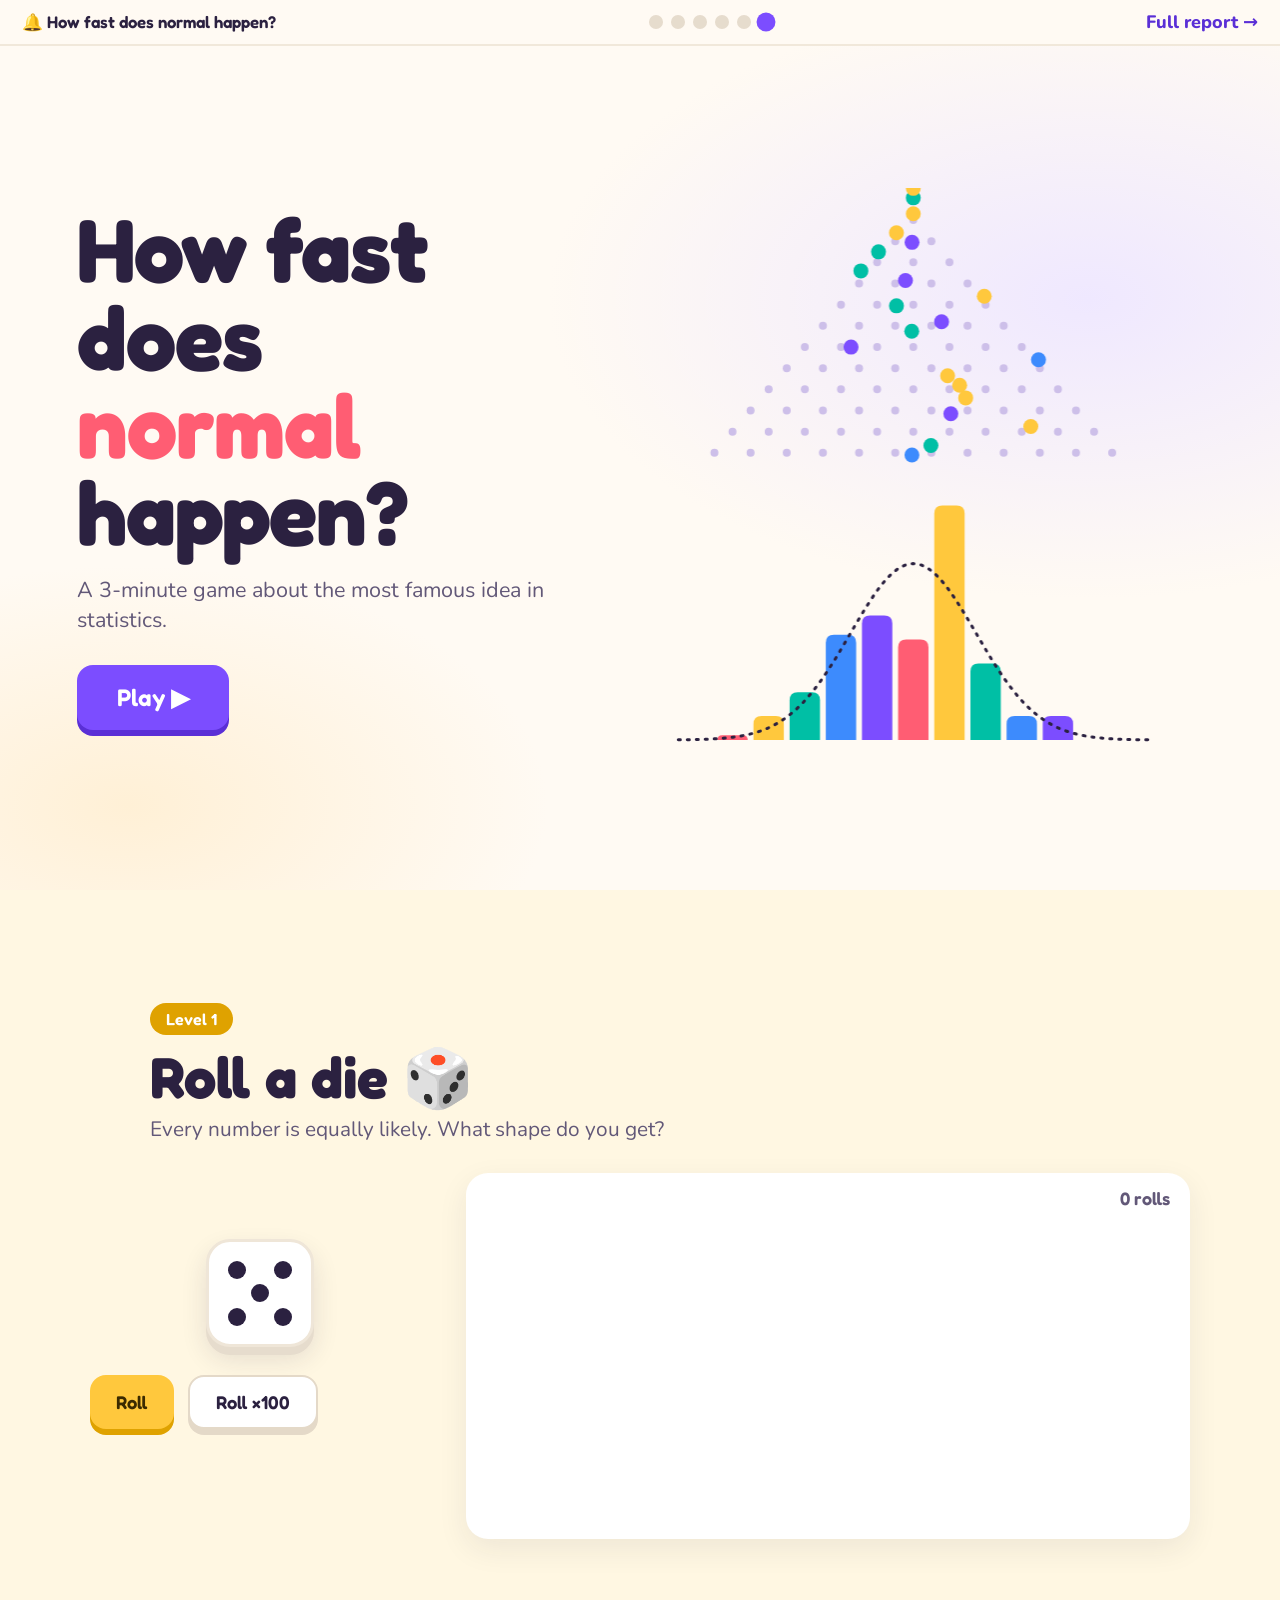
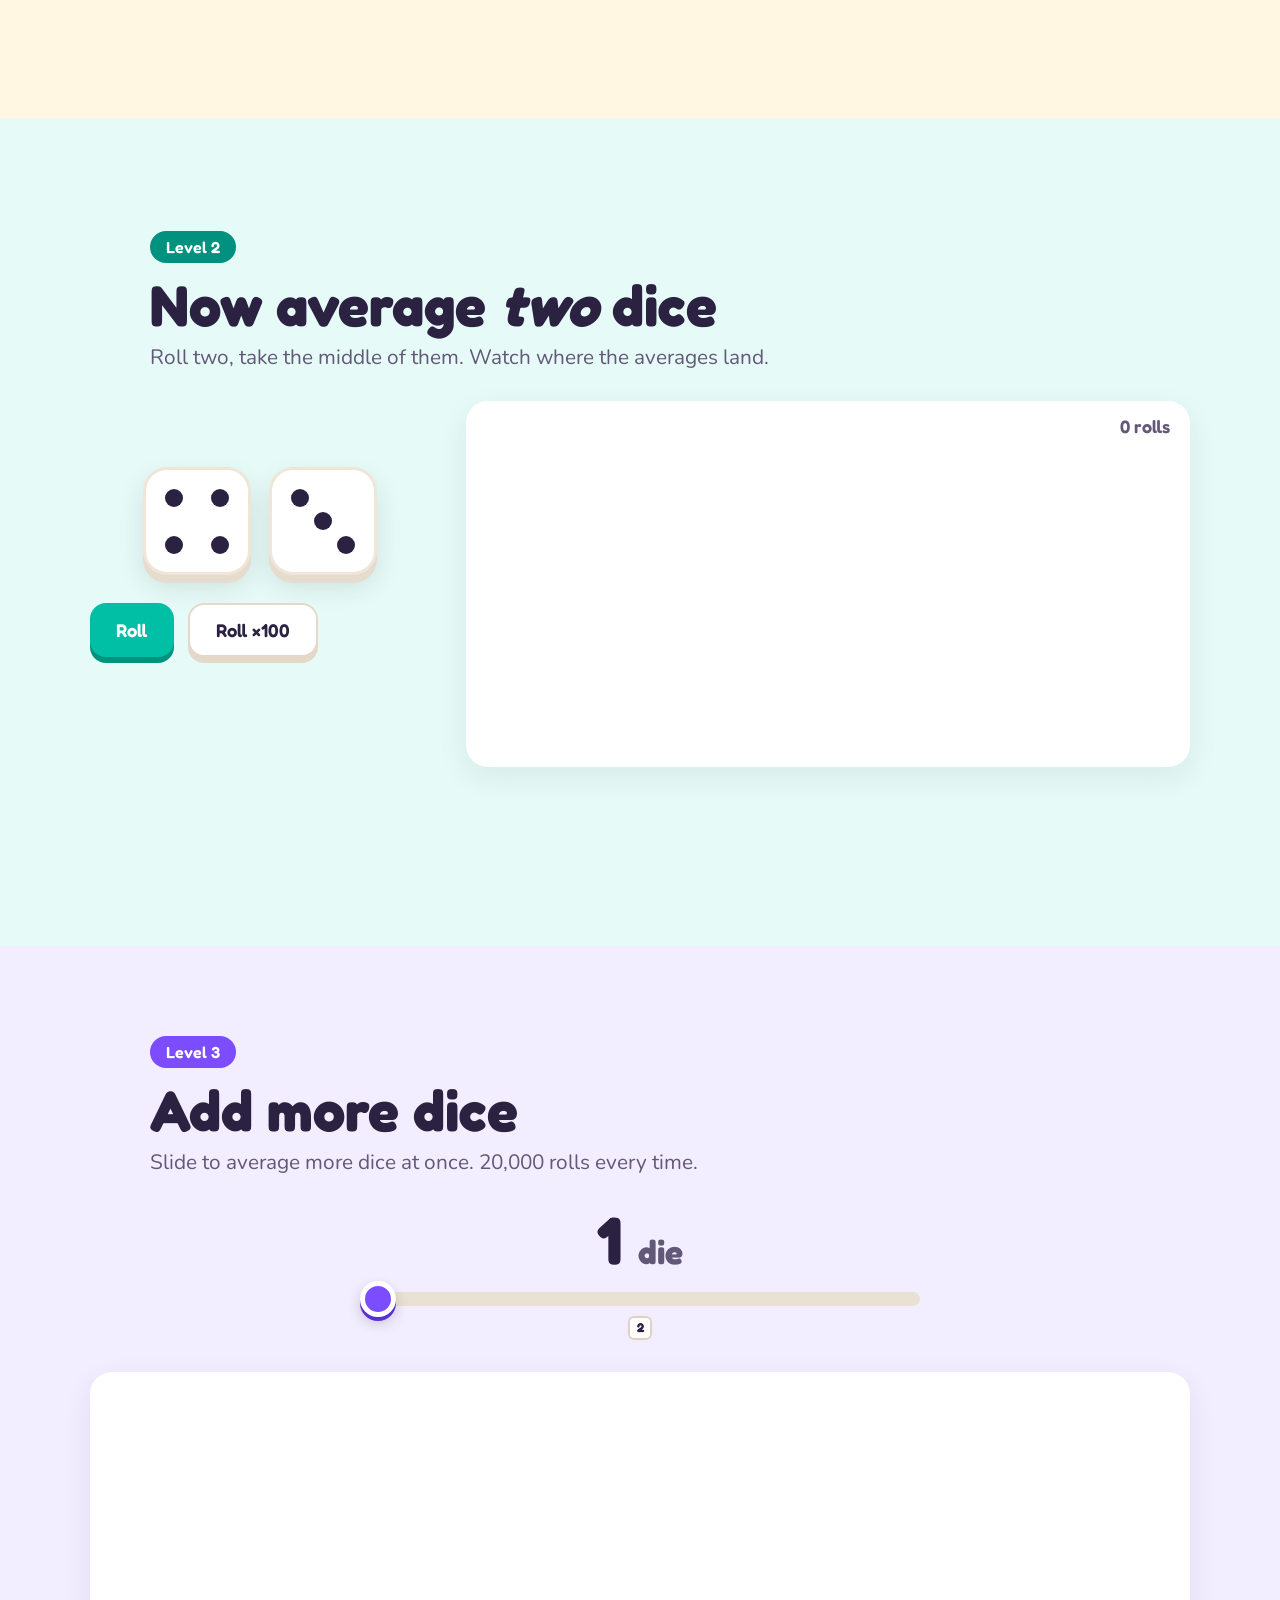
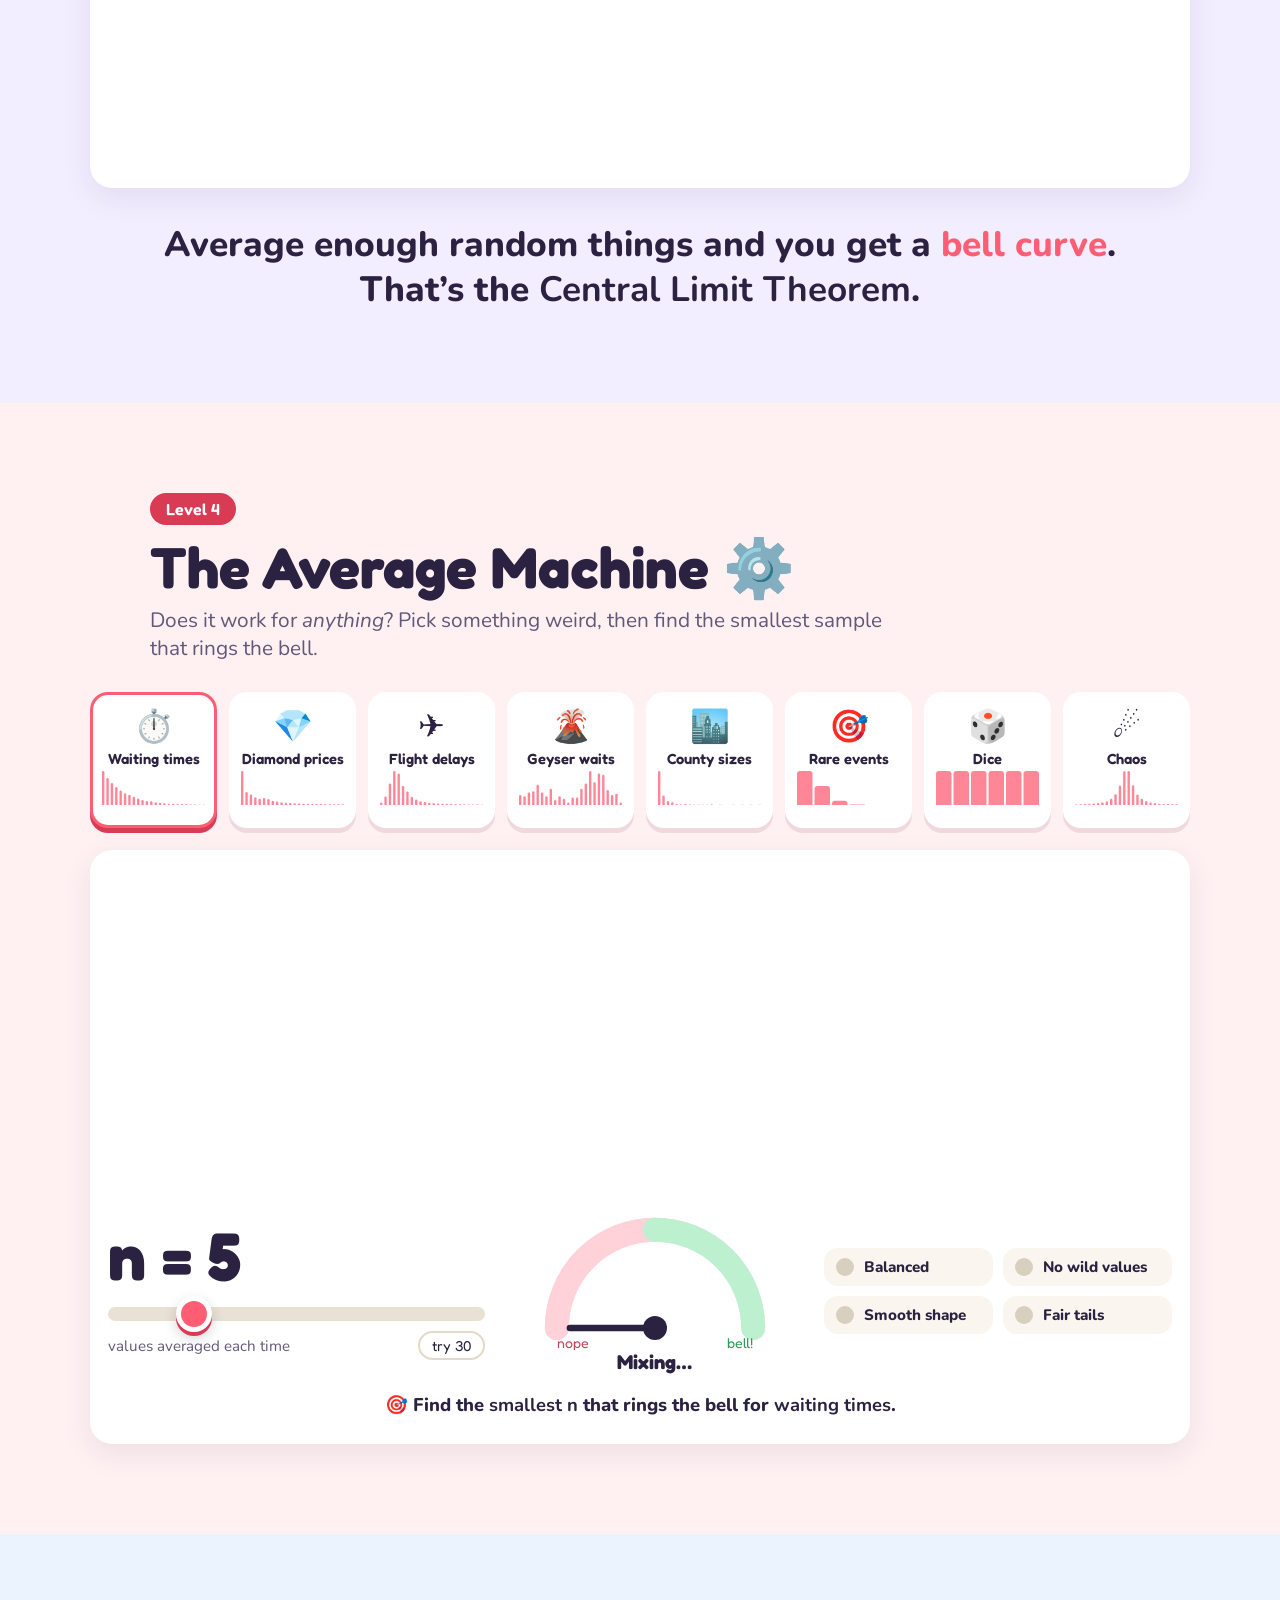
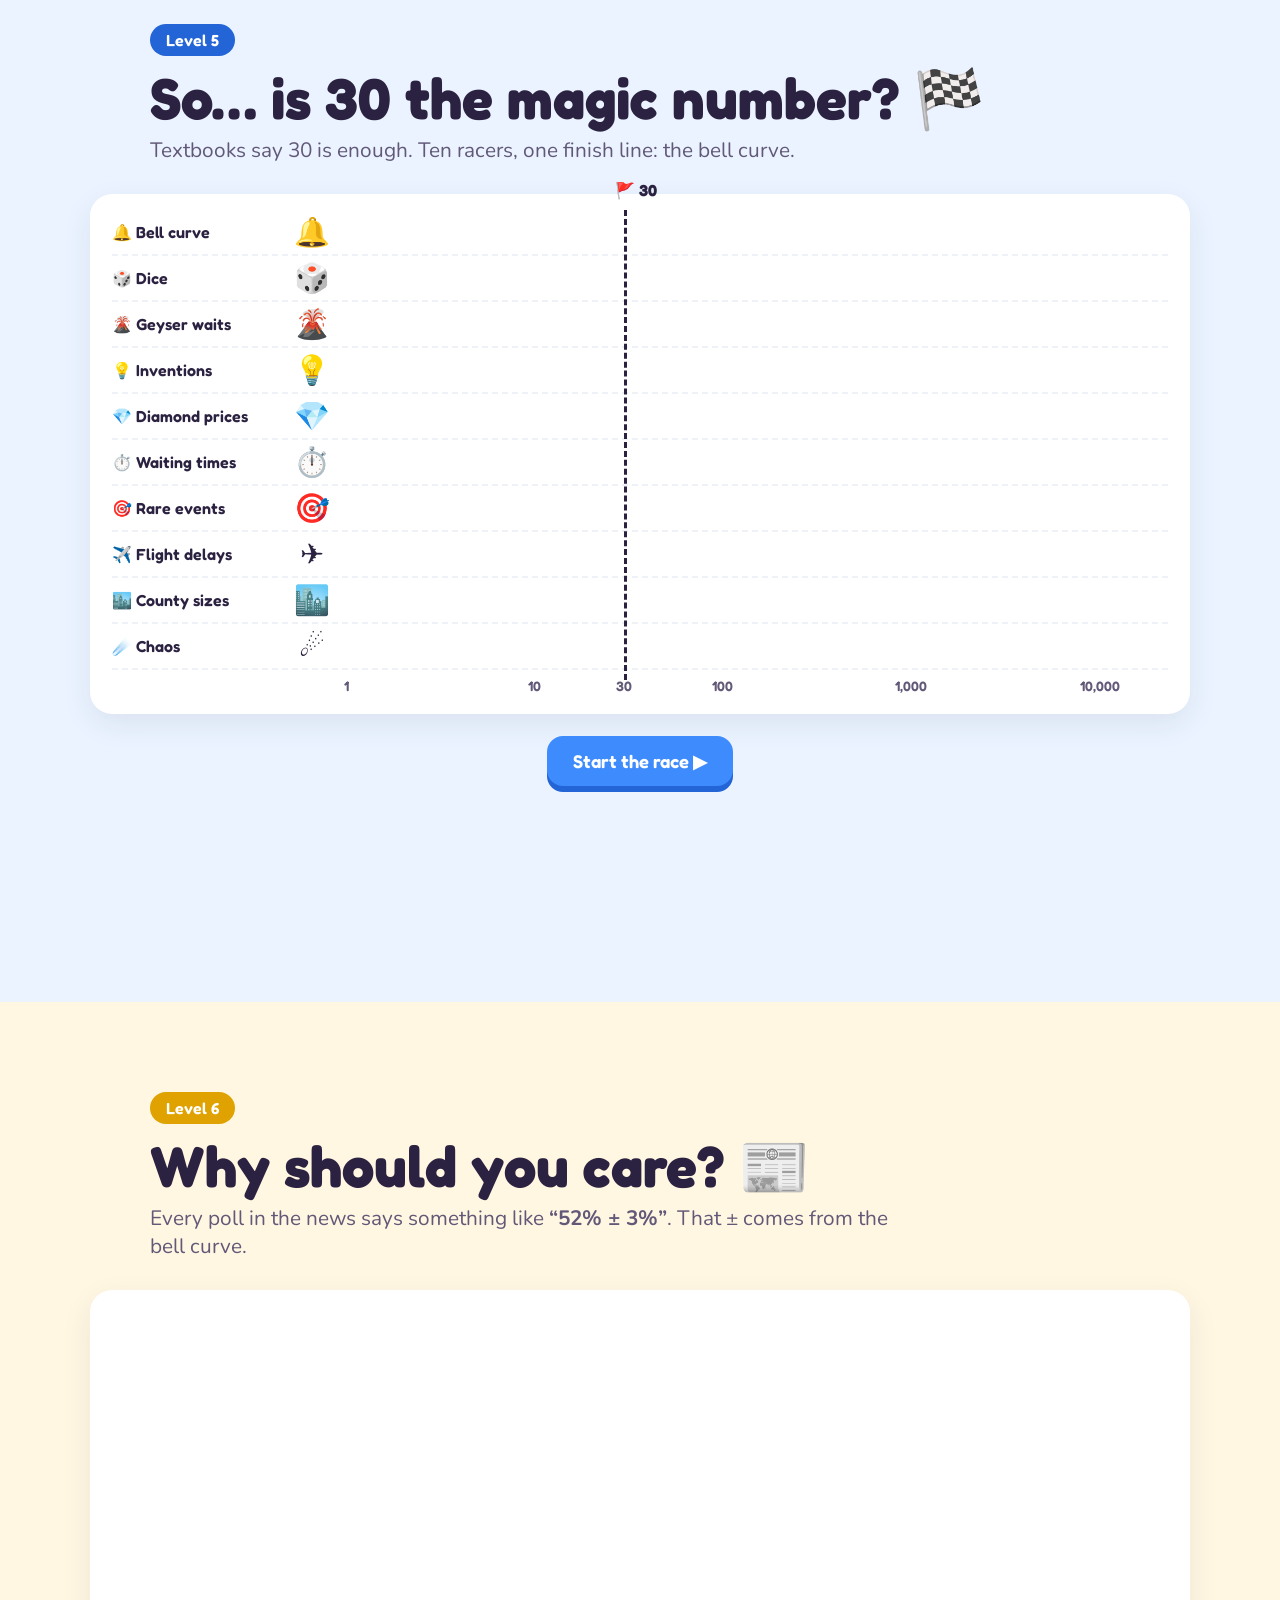
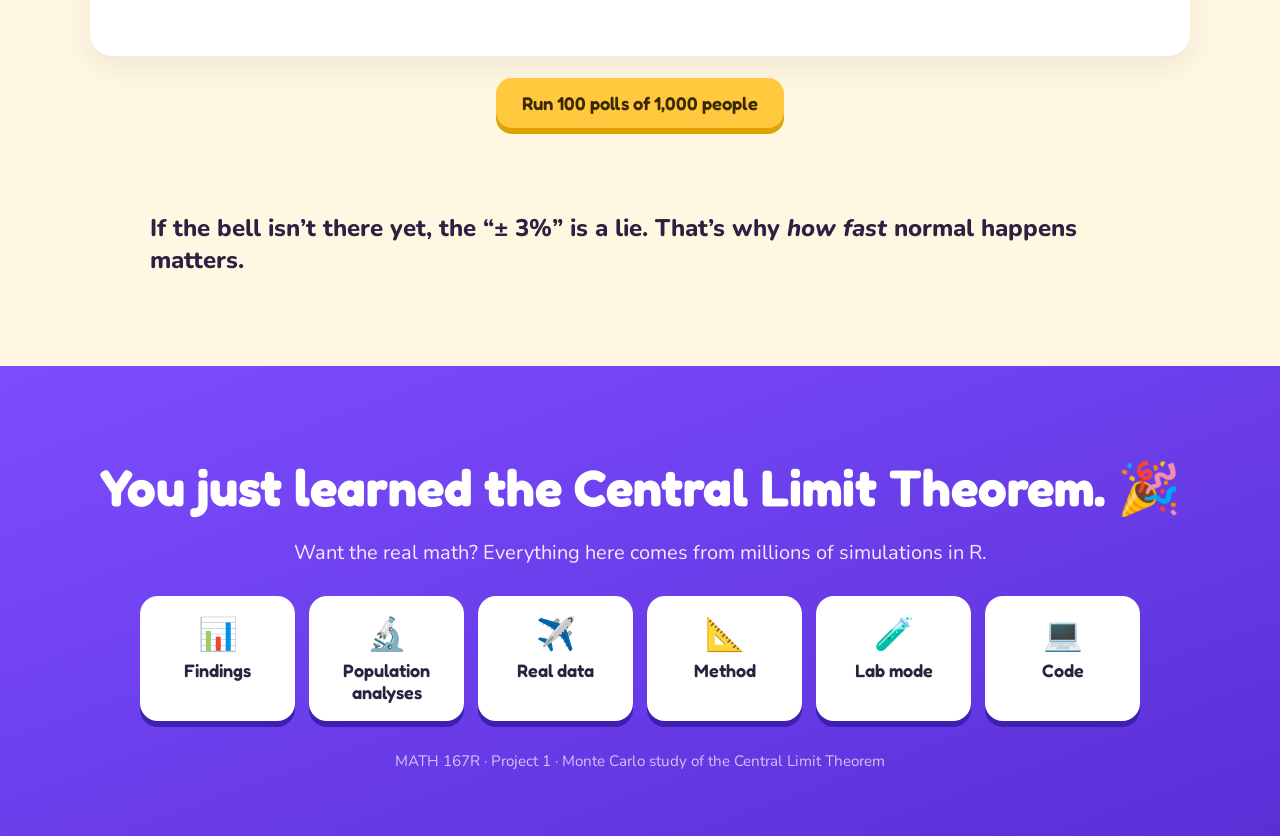
==== index.html @ d4db9a20 "Rebuild the home page as an interactive, game-like tour of the CLT Six playable levels with minimal " ====
<!doctype html>
<html lang="en">
<head>
<meta charset="utf-8">
<meta name="viewport" content="width=device-width, initial-scale=1">
<title>How Fast Does Normal Happen?</title>
<meta name="description" content="A playful, interactive tour of the Central Limit Theorem: roll dice, feed the Average Machine, and race ten populations to the bell curve.">
<link rel="preconnect" href="https://fonts.googleapis.com">
<link rel="preconnect" href="https://fonts.gstatic.com" crossorigin>
<link href="https://fonts.googleapis.com/css2?family=Fredoka:wght@500;600;700&family=Nunito:wght@500;700;800&display=swap" rel="stylesheet">
<link rel="stylesheet" href="assets/play.css">
</head>
<body>

<header class="topbar">
  <a class="brand" href="#top">🔔 How fast does normal happen?</a>
  <nav class="dots" id="dots" aria-label="Levels"></nav>
  <a class="toplink" href="report.html">Full report →</a>
</header>

<!-- ============ HERO ============ -->
<section class="hero" id="top">
  <div class="hero-text">
    <h1>How fast does<br><span class="wiggle">normal</span> happen?</h1>
    <p class="tag">A 3-minute game about the most famous idea in statistics.</p>
    <a class="btn purple big" href="#level1">Play ▶</a>
  </div>
  <canvas id="galton" class="galton" aria-label="Animated Galton board: balls bounce off pegs and pile up into a bell curve"></canvas>
</section>

<!-- ============ LEVEL 1 ============ -->
<section class="level tint-yellow" id="level1" data-level="1">
  <div class="level-head">
    <span class="pill yellow">Level 1</span>
    <h2>Roll a die 🎲</h2>
    <p>Every number is equally likely. What shape do you get?</p>
  </div>
  <div class="game two-col">
    <div class="toy">
      <div class="dice-row" id="l1-dice"></div>
      <div class="btn-row">
        <button class="btn yellow" id="l1-roll">Roll</button>
        <button class="btn ghost" id="l1-roll100">Roll ×100</button>
      </div>
      <div class="readout" id="l1-readout">&nbsp;</div>
    </div>
    <div class="chart-wrap"><canvas id="l1-hist" class="hist"></canvas><div class="count" id="l1-count">0 rolls</div></div>
  </div>
  <p class="aha" id="l1-aha">Flat. No bell here. 🤷</p>
</section>

<!-- ============ LEVEL 2 ============ -->
<section class="level tint-teal" id="level2" data-level="2">
  <div class="level-head">
    <span class="pill teal">Level 2</span>
    <h2>Now average <em>two</em> dice</h2>
    <p>Roll two, take the middle of them. Watch where the averages land.</p>
  </div>
  <div class="game two-col">
    <div class="toy">
      <div class="dice-row" id="l2-dice"></div>
      <div class="btn-row">
        <button class="btn teal" id="l2-roll">Roll</button>
        <button class="btn ghost" id="l2-roll100">Roll ×100</button>
      </div>
      <div class="readout" id="l2-readout">&nbsp;</div>
    </div>
    <div class="chart-wrap"><canvas id="l2-hist" class="hist"></canvas><div class="count" id="l2-count">0 rolls</div></div>
  </div>
  <p class="aha" id="l2-aha">The middle gets crowded. ⛰️ Extremes need <em>both</em> dice to agree.</p>
</section>

<!-- ============ LEVEL 3 ============ -->
<section class="level tint-purple" id="level3" data-level="3">
  <div class="level-head">
    <span class="pill purple">Level 3</span>
    <h2>Add more dice</h2>
    <p>Slide to average more dice at once. 20,000 rolls every time.</p>
  </div>
  <div class="game">
    <div class="slider-box">
      <div class="big-n"><span id="l3-k">1</span> <span class="unit" id="l3-unit">die</span></div>
      <input type="range" id="l3-slider" min="1" max="30" value="1" aria-label="Number of dice to average">
      <div class="mini-dice" id="l3-mini"></div>
    </div>
    <div class="chart-wrap wide"><canvas id="l3-hist" class="hist tall"></canvas>
      <div class="badge-pop" id="l3-badge">🔔 Bell unlocked!</div>
    </div>
  </div>
  <p class="aha big">Average enough random things and you get a <span class="bellword">bell curve</span>.<br>That’s the <b>Central Limit Theorem</b>.</p>
</section>

<!-- ============ LEVEL 4 ============ -->
<section class="level tint-coral" id="level4" data-level="4">
  <div class="level-head">
    <span class="pill coral">Level 4</span>
    <h2>The Average Machine ⚙️</h2>
    <p>Does it work for <em>anything</em>? Pick something weird, then find the smallest sample that rings the bell.</p>
  </div>
  <div class="cards" id="l4-cards"></div>
  <div class="machine">
    <canvas id="l4-canvas" class="machine-canvas"></canvas>
    <div class="machine-ui">
      <div class="slider-box compact">
        <div class="big-n">n = <span id="l4-n">5</span></div>
        <input type="range" id="l4-slider" min="0" max="1000" value="200" aria-label="Sample size">
        <div class="hint-row"><span>values averaged each time</span><button class="chip" id="l4-try30">try 30</button></div>
      </div>
      <div class="meter">
        <svg id="l4-gauge" viewBox="0 0 220 130" aria-label="Bell-o-meter"></svg>
        <div class="meter-label" id="l4-verdict">Bell-o-meter</div>
      </div>
      <div class="lights" id="l4-lights"></div>
    </div>
    <div class="challenge" id="l4-challenge"></div>
  </div>
</section>

<!-- ============ LEVEL 5 ============ -->
<section class="level tint-blue" id="level5" data-level="5">
  <div class="level-head">
    <span class="pill blue">Level 5</span>
    <h2>So… is 30 the magic number? 🏁</h2>
    <p>Textbooks say 30 is enough. Ten racers, one finish line: the bell curve.</p>
  </div>
  <div class="race" id="race"></div>
  <div class="btn-row center"><button class="btn blue" id="race-go">Start the race ▶</button></div>
  <p class="aha big" id="race-verdict">Nope. Sometimes <b>8</b> is plenty. Sometimes you need <b>2,450</b>. Sometimes <b>no number</b> works.</p>
</section>

<!-- ============ LEVEL 6 ============ -->
<section class="level tint-yellow" id="level6" data-level="6">
  <div class="level-head">
    <span class="pill yellow">Level 6</span>
    <h2>Why should you care? 📰</h2>
    <p>Every poll in the news says something like <b>“52% ± 3%”</b>. That ± comes from the bell curve.</p>
  </div>
  <div class="game">
    <div class="chart-wrap wide"><canvas id="l6-canvas" class="hist"></canvas></div>
    <div class="btn-row center"><button class="btn yellow" id="l6-go">Run 100 polls of 1,000 people</button></div>
    <div class="readout center" id="l6-readout">&nbsp;</div>
  </div>
  <p class="aha">If the bell isn’t there yet, the “± 3%” is a lie. That’s why <em>how fast</em> normal happens matters.</p>
</section>

<!-- ============ OUTRO ============ -->
<section class="outro" id="outro">
  <h2>You just learned the Central Limit Theorem. 🎉</h2>
  <p>Want the real math? Everything here comes from millions of simulations in R.</p>
  <div class="outro-grid">
    <a class="ocard" href="report.html"><span>📊</span>Findings</a>
    <a class="ocard" href="analysis/03_exponential.html"><span>🔬</span>Population analyses</a>
    <a class="ocard" href="analysis/06_real_world_data.html"><span>✈️</span>Real data</a>
    <a class="ocard" href="methods.html"><span>📐</span>Method</a>
    <a class="ocard" href="simulator.html"><span>🧪</span>Lab mode</a>
    <a class="ocard" href="https://github.com/JamV8/how-fast-does-normal-happen"><span>💻</span>Code</a>
  </div>
  <p class="foot">MATH 167R · Project 1 · Monte Carlo study of the Central Limit Theorem</p>
</section>

<canvas id="confetti" class="confetti" aria-hidden="true"></canvas>
<script src="assets/play.js" defer></script>
</body>
</html>
---- assets/play.css ----
:root {
  --bg: #fffaf3;
  --ink: #2b2140;
  --ink2: #625878;
  --purple: #7c4dff; --purple-d: #5a2fd6; --purple-t: #f2edff;
  --coral: #ff5d73;  --coral-d: #d93b55;  --coral-t: #fff0f2;
  --yellow: #ffc83d; --yellow-d: #dfa200; --yellow-t: #fff7e2;
  --teal: #00bfa5;   --teal-d: #00927e;   --teal-t: #e6fbf7;
  --blue: #3d8bfd;   --blue-d: #2364d6;   --blue-t: #eaf3ff;
  --green: #22c55e;  --red: #f43f5e;      --orange: #ff9f1c;
  --radius: 22px;
}
* { box-sizing: border-box; }
html { scroll-behavior: smooth; }
body { margin: 0; background: var(--bg); color: var(--ink); font-family: Nunito, system-ui, sans-serif; font-size: 18px; overflow-x: hidden; }
h1, h2, .btn, .pill, .big-n, .brand, .count, .badge-pop, .meter-label, .ocard, .lane .name, .chip { font-family: Fredoka, Nunito, sans-serif; }
a { color: inherit; }

/* ---------- top bar ---------- */
.topbar { position: sticky; top: 0; z-index: 30; display: flex; align-items: center; gap: 16px; padding: 10px 22px;
  background: rgba(255, 250, 243, .88); backdrop-filter: blur(8px); border-bottom: 2px solid #f1e8da; }
.brand { font-weight: 600; text-decoration: none; font-size: 1.05rem; white-space: nowrap; }
.dots { display: flex; gap: 8px; margin: 0 auto; }
.dots a { width: 14px; height: 14px; border-radius: 50%; background: #e6dccd; transition: transform .2s, background .2s; }
.dots a.on { background: var(--purple); transform: scale(1.35); }
.toplink { text-decoration: none; font-weight: 800; color: var(--purple-d); white-space: nowrap; }

/* ---------- buttons ---------- */
.btn { --c: var(--purple); --d: var(--purple-d); display: inline-block; border: 0; cursor: pointer; text-decoration: none;
  background: var(--c); color: #fff; font-size: 1.15rem; font-weight: 600; padding: 14px 26px; border-radius: 16px;
  box-shadow: 0 6px 0 var(--d); transform: translateY(0); transition: transform .08s, box-shadow .08s, filter .15s; user-select: none; }
.btn:hover { filter: brightness(1.06); }
.btn:active { transform: translateY(4px); box-shadow: 0 2px 0 var(--d); }
.btn.big { font-size: 1.5rem; padding: 18px 40px; }
.btn.yellow { --c: var(--yellow); --d: var(--yellow-d); color: #3b2a00; }
.btn.teal { --c: var(--teal); --d: var(--teal-d); }
.btn.coral { --c: var(--coral); --d: var(--coral-d); }
.btn.blue { --c: var(--blue); --d: var(--blue-d); }
.btn.ghost { --c: #fff; --d: #e4d9c8; color: var(--ink); border: 2px solid #e4d9c8; }
.btn-row { display: flex; gap: 14px; flex-wrap: wrap; margin-top: 22px; }
.btn-row.center { justify-content: center; }
.chip { border: 2px solid #e4d9c8; background: #fff; border-radius: 999px; padding: 4px 12px; font-size: .9rem; cursor: pointer; color: var(--ink); }
.chip:hover { border-color: var(--coral); color: var(--coral-d); }

/* ---------- hero ---------- */
.hero { min-height: calc(100vh - 56px); display: grid; grid-template-columns: 1fr 1.1fr; align-items: center; gap: 20px; padding: 30px 6vw;
  background: radial-gradient(900px 500px at 85% 30%, #efe8ff 0%, transparent 60%), radial-gradient(700px 400px at 10% 90%, #fff0d6 0%, transparent 60%); }
.hero h1 { font-size: clamp(3rem, 7vw, 5.6rem); line-height: .98; margin: 0 0 18px; font-weight: 700; letter-spacing: -.01em; }
.wiggle { color: var(--coral); display: inline-block; animation: wiggle 2.8s ease-in-out infinite; }
@keyframes wiggle { 0%, 100% { transform: rotate(-2deg); } 50% { transform: rotate(2deg) translateY(-4px); } }
.tag { font-size: 1.35rem; color: var(--ink2); margin: 0 0 30px; }
.galton { width: 100%; height: min(70vh, 560px); display: block; }

/* ---------- levels ---------- */
.level { padding: 90px 6vw; min-height: 92vh; display: flex; flex-direction: column; justify-content: center; }
.tint-yellow { background: var(--yellow-t); } .tint-teal { background: var(--teal-t); } .tint-purple { background: var(--purple-t); }
.tint-coral { background: var(--coral-t); } .tint-blue { background: var(--blue-t); }
.level-head { max-width: 980px; margin: 0 auto 30px; width: 100%; }
.level-head h2 { font-size: clamp(2.2rem, 4.6vw, 3.6rem); margin: 12px 0 8px; line-height: 1.05; }
.level-head p { font-size: 1.3rem; color: var(--ink2); margin: 0; max-width: 760px; }
.pill { display: inline-block; padding: 6px 16px; border-radius: 999px; font-weight: 600; color: #fff; background: var(--purple); font-size: 1rem; }
.pill.yellow { background: var(--yellow-d); } .pill.teal { background: var(--teal-d); } .pill.coral { background: var(--coral-d); } .pill.blue { background: var(--blue-d); }
.game { max-width: 1100px; margin: 0 auto; width: 100%; }
.two-col { display: grid; grid-template-columns: 340px 1fr; gap: 36px; align-items: center; }
.toy { text-align: center; }
.chart-wrap { position: relative; background: #fff; border-radius: var(--radius); padding: 18px; box-shadow: 0 10px 30px rgba(43, 33, 64, .08); }
.chart-wrap.wide { width: 100%; }
.hist { width: 100%; height: 330px; display: block; }
.hist.tall { height: 380px; }
.count { position: absolute; top: 14px; right: 20px; font-weight: 600; color: var(--ink2); }
.readout { min-height: 34px; margin-top: 16px; font-size: 1.25rem; font-weight: 800; }
.readout.center { text-align: center; }
.aha { max-width: 980px; margin: 34px auto 0; width: 100%; font-size: 1.5rem; font-weight: 800; opacity: 0; transform: translateY(14px); transition: opacity .6s, transform .6s; }
.aha.show { opacity: 1; transform: none; }
.aha.big { font-size: clamp(1.5rem, 3vw, 2.2rem); text-align: center; line-height: 1.3; }
.bellword { color: var(--coral); }

/* dice */
.dice-row { display: flex; gap: 18px; justify-content: center; min-height: 120px; align-items: center; }
.die { width: 108px; height: 108px; background: #fff; border-radius: 24px; display: grid; grid-template: repeat(3, 1fr) / repeat(3, 1fr);
  padding: 16px; box-shadow: 0 8px 0 #e6dccd, 0 12px 26px rgba(43, 33, 64, .12); border: 3px solid #efe6d8; }
.die i { width: 18px; height: 18px; border-radius: 50%; background: var(--ink); place-self: center; opacity: 0; transition: opacity .05s; }
.die i.on { opacity: 1; }
.die.rolling { animation: roll .5s cubic-bezier(.3, 1.6, .5, 1); }
@keyframes roll { 0% { transform: rotate(0) scale(1); } 35% { transform: rotate(-200deg) scale(.82) translateY(-30px); } 70% { transform: rotate(-340deg) scale(1.08); } 100% { transform: rotate(-360deg) scale(1); } }

/* level 3 */
.slider-box { max-width: 560px; margin: 0 auto 26px; text-align: center; }
.slider-box.compact { margin: 0; text-align: left; }
.big-n { font-size: clamp(2.6rem, 6vw, 4.2rem); font-weight: 700; line-height: 1; }
.big-n .unit { font-size: .5em; color: var(--ink2); }
input[type=range] { -webkit-appearance: none; appearance: none; width: 100%; height: 14px; border-radius: 999px; background: #e9e1d4; margin: 18px 0 10px; outline: none; }
input[type=range]::-webkit-slider-thumb { -webkit-appearance: none; width: 36px; height: 36px; border-radius: 50%; background: var(--purple); border: 5px solid #fff; box-shadow: 0 4px 0 var(--purple-d), 0 6px 14px rgba(0,0,0,.18); cursor: grab; }
input[type=range]::-moz-range-thumb { width: 30px; height: 30px; border-radius: 50%; background: var(--purple); border: 5px solid #fff; cursor: grab; }
.tint-coral input[type=range]::-webkit-slider-thumb { background: var(--coral); box-shadow: 0 4px 0 var(--coral-d), 0 6px 14px rgba(0,0,0,.18); }
.mini-dice { display: flex; flex-wrap: wrap; gap: 5px; justify-content: center; min-height: 30px; }
.mini-dice span { width: 24px; height: 24px; border-radius: 6px; background: #fff; border: 2px solid #ddd2c2; display: inline-flex; align-items: center; justify-content: center;
  font: 700 .8rem Fredoka, sans-serif; animation: pop .3s; }
@keyframes pop { from { transform: scale(.3); opacity: 0; } to { transform: scale(1); opacity: 1; } }
.badge-pop { position: absolute; top: 18px; left: 50%; transform: translate(-50%, -10px) scale(.6); opacity: 0; background: var(--yellow); color: #3b2a00;
  font-weight: 700; font-size: 1.4rem; padding: 10px 22px; border-radius: 999px; box-shadow: 0 6px 0 var(--yellow-d); transition: all .45s cubic-bezier(.3, 1.6, .5, 1); pointer-events: none; }
.badge-pop.show { opacity: 1; transform: translate(-50%, 0) scale(1); }

/* level 4 */
.cards { max-width: 1100px; margin: 0 auto 22px; width: 100%; display: grid; grid-template-columns: repeat(8, minmax(0, 1fr)); gap: 12px; }
.card { background: #fff; border: 3px solid transparent; border-radius: 18px; padding: 10px 8px 8px; text-align: center; cursor: pointer;
  box-shadow: 0 5px 0 #f0d9dd; transition: transform .12s, border-color .12s; }
.card:hover { transform: translateY(-3px); }
.card.on { border-color: var(--coral); box-shadow: 0 5px 0 var(--coral-d); }
.card .emo { font-size: 2rem; }
.card .nm { font: 600 .92rem Fredoka, sans-serif; margin: 2px 0 4px; }
.card canvas { width: 100%; height: 34px; display: block; }
.card .done { font-size: .8rem; font-weight: 800; color: var(--green); min-height: 1em; }
.machine { max-width: 1100px; margin: 0 auto; width: 100%; background: #fff; border-radius: var(--radius); padding: 18px 18px 22px; box-shadow: 0 10px 30px rgba(43, 33, 64, .08); }
.machine-canvas { width: 100%; height: 330px; display: block; }
.machine-ui { display: grid; grid-template-columns: 1.3fr 1fr 1.2fr; gap: 24px; align-items: center; margin-top: 10px; }
.hint-row { display: flex; justify-content: space-between; align-items: center; color: var(--ink2); font-size: .95rem; }
.meter { text-align: center; }
.meter svg { width: 100%; max-width: 240px; }
.meter-label { font-size: 1.25rem; font-weight: 700; margin-top: -6px; }
.lights { display: grid; grid-template-columns: 1fr 1fr; gap: 10px; }
.light { display: flex; align-items: center; gap: 10px; background: #faf6ef; border-radius: 14px; padding: 9px 12px; font-weight: 800; font-size: .95rem; }
.light b { width: 18px; height: 18px; border-radius: 50%; background: #d9cfbf; flex: none; transition: background .3s, box-shadow .3s; }
.light.ok b { background: var(--green); box-shadow: 0 0 0 5px rgba(34, 197, 94, .2); }
.light.no b { background: var(--red); box-shadow: 0 0 0 5px rgba(244, 63, 94, .15); }
.challenge { margin-top: 18px; text-align: center; font-size: 1.15rem; font-weight: 800; min-height: 1.6em; }
.challenge .gold { color: var(--yellow-d); }

/* level 5 race */
.race { max-width: 1100px; margin: 0 auto; width: 100%; background: #fff; border-radius: var(--radius); padding: 16px 22px 10px; box-shadow: 0 10px 30px rgba(43, 33, 64, .08); position: relative; }
.lane { display: grid; grid-template-columns: 200px 1fr; align-items: center; height: 46px; border-bottom: 2px dashed #eef1f6; }
.lane:last-of-type { border-bottom: 0; }
.lane .name { font-weight: 600; font-size: 1rem; white-space: nowrap; overflow: hidden; text-overflow: ellipsis; }
.track { position: relative; height: 100%; }
.runner { position: absolute; top: 50%; left: 0; transform: translate(-50%, -50%); font-size: 1.8rem; transition: none; }
.runner.done { animation: hop .4s; }
@keyframes hop { 50% { transform: translate(-50%, -85%); } }
.result { position: absolute; top: 50%; transform: translate(14px, -50%); font: 700 .95rem Fredoka, sans-serif; padding: 3px 10px; border-radius: 999px; color: #fff; opacity: 0; transition: opacity .3s; white-space: nowrap; }
.result.show { opacity: 1; }
.result.left { transform: translate(calc(-100% - 16px), -50%); }
.result.good { background: var(--green); } .result.bad { background: var(--orange); } .result.never { background: var(--red); }
.axis { display: grid; grid-template-columns: 200px 1fr; height: 34px; }
.axis .ticks { position: relative; }
.axis .ticks span { position: absolute; transform: translateX(-50%); font: 600 .85rem Fredoka, sans-serif; color: var(--ink2); top: 8px; }
.flagline { position: absolute; top: 0; bottom: 34px; width: 0; border-left: 3px dashed var(--ink); pointer-events: none; }
.flag { position: absolute; top: -30px; transform: translateX(-12px); font: 700 1rem Fredoka, sans-serif; white-space: nowrap; }

/* outro */
.outro { padding: 90px 6vw 50px; text-align: center; background: linear-gradient(160deg, #7c4dff, #5a2fd6); color: #fff; }
.outro h2 { font-size: clamp(2rem, 4.5vw, 3.2rem); margin: 0 0 10px; }
.outro p { font-size: 1.25rem; opacity: .9; }
.outro-grid { display: grid; grid-template-columns: repeat(6, minmax(0, 1fr)); gap: 14px; max-width: 1000px; margin: 30px auto; }
.ocard { background: #fff; color: var(--ink); text-decoration: none; border-radius: 18px; padding: 18px 10px; font-weight: 600; box-shadow: 0 6px 0 #3f1fb0; transition: transform .1s; }
.ocard:hover { transform: translateY(-3px); }
.ocard span { display: block; font-size: 2rem; margin-bottom: 6px; }
.foot { font-size: .95rem !important; opacity: .7 !important; margin-top: 30px; }

.confetti { position: fixed; inset: 0; width: 100vw; height: 100vh; pointer-events: none; z-index: 50; }

/* ---------- small screens ---------- */
@media (max-width: 900px) {
  body { font-size: 17px; }
  .topbar { padding: 8px 14px; }
  .brand { font-size: .95rem; }
  .dots { display: none; }
  .hero { grid-template-columns: 1fr; text-align: center; padding: 30px 18px; min-height: auto; }
  .galton { height: 300px; }
  .level { padding: 60px 16px; min-height: auto; }
  .two-col { grid-template-columns: 1fr; gap: 20px; }
  .die { width: 84px; height: 84px; padding: 12px; }
  .die i { width: 14px; height: 14px; }
  .hist { height: 240px; } .hist.tall { height: 280px; }
  .cards { grid-template-columns: repeat(4, minmax(0, 1fr)); }
  .machine-canvas { height: 260px; }
  .machine-ui { grid-template-columns: 1fr; }
  .lane, .axis { grid-template-columns: 110px 1fr; }
  .lane .name { font-size: .82rem; }
  .runner { font-size: 1.4rem; }
  .result { font-size: .8rem; padding: 2px 7px; }
  .outro-grid { grid-template-columns: repeat(2, minmax(0, 1fr)); }
}
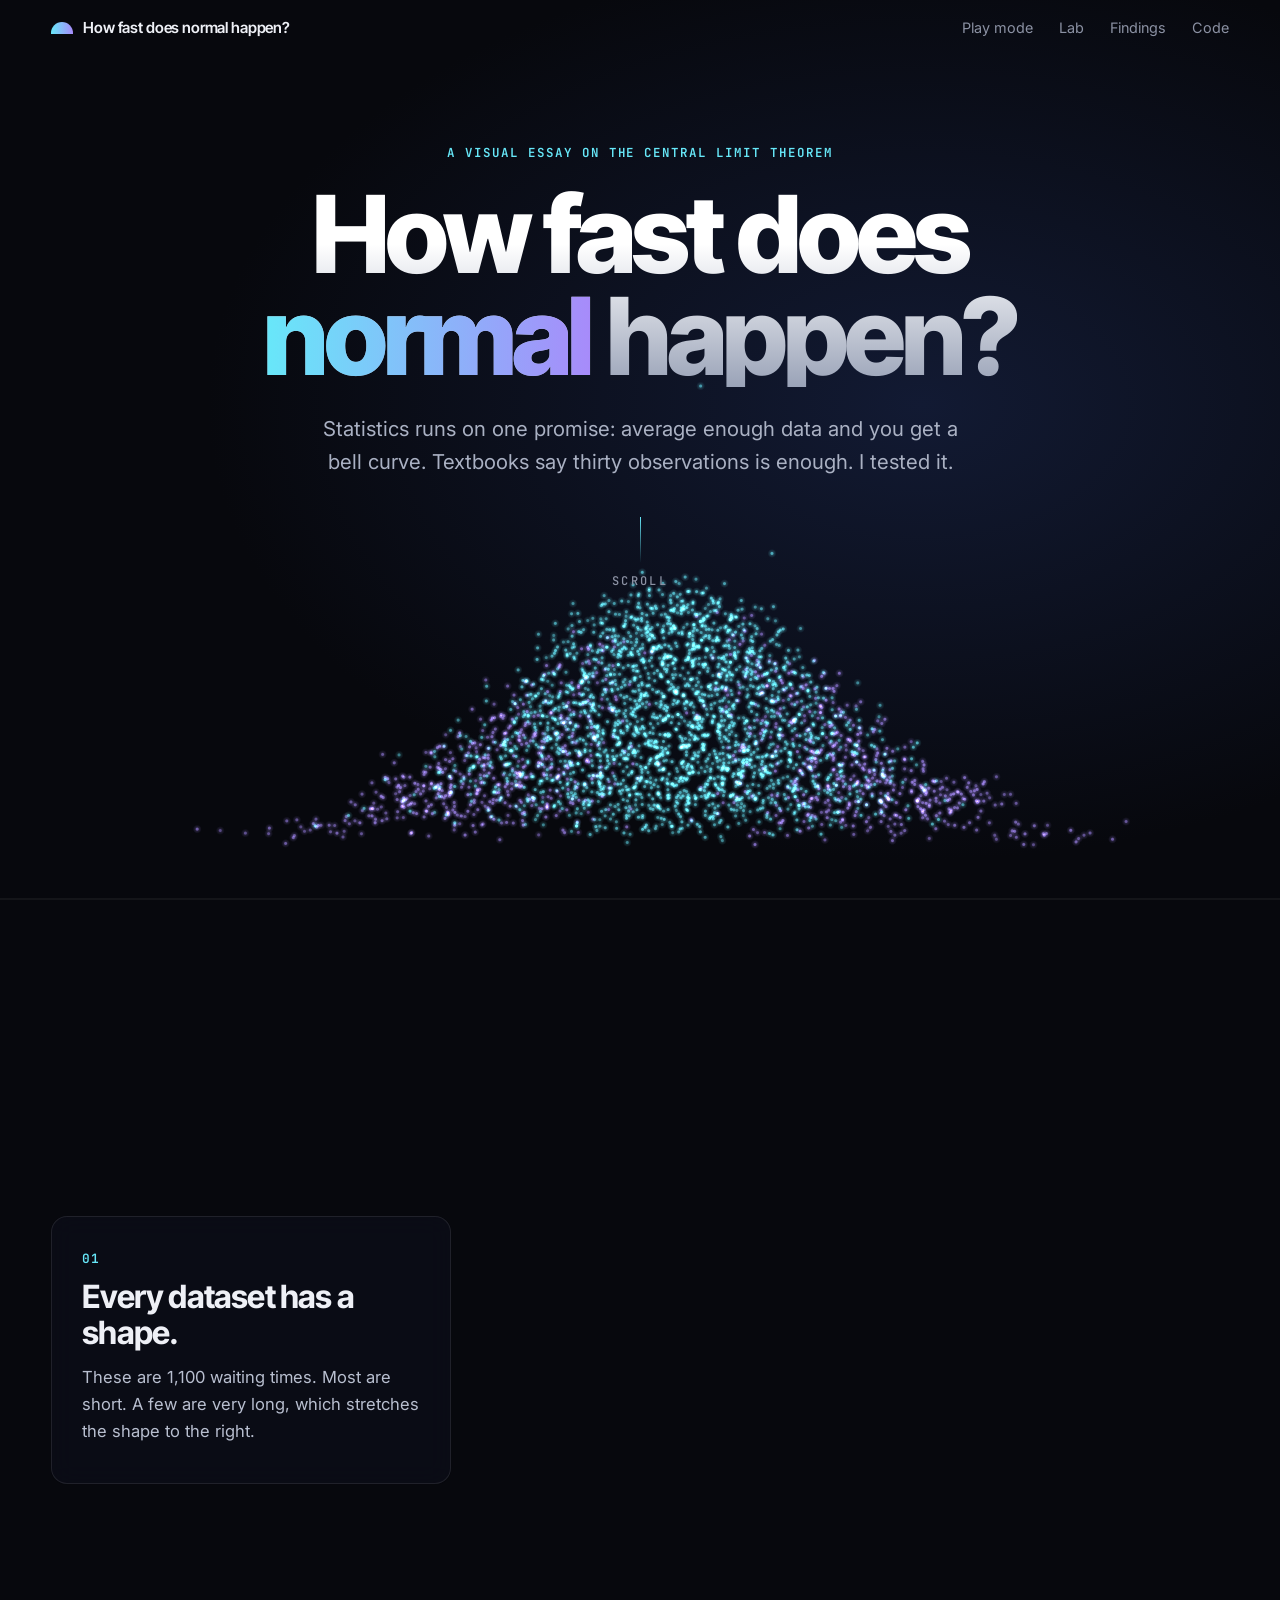
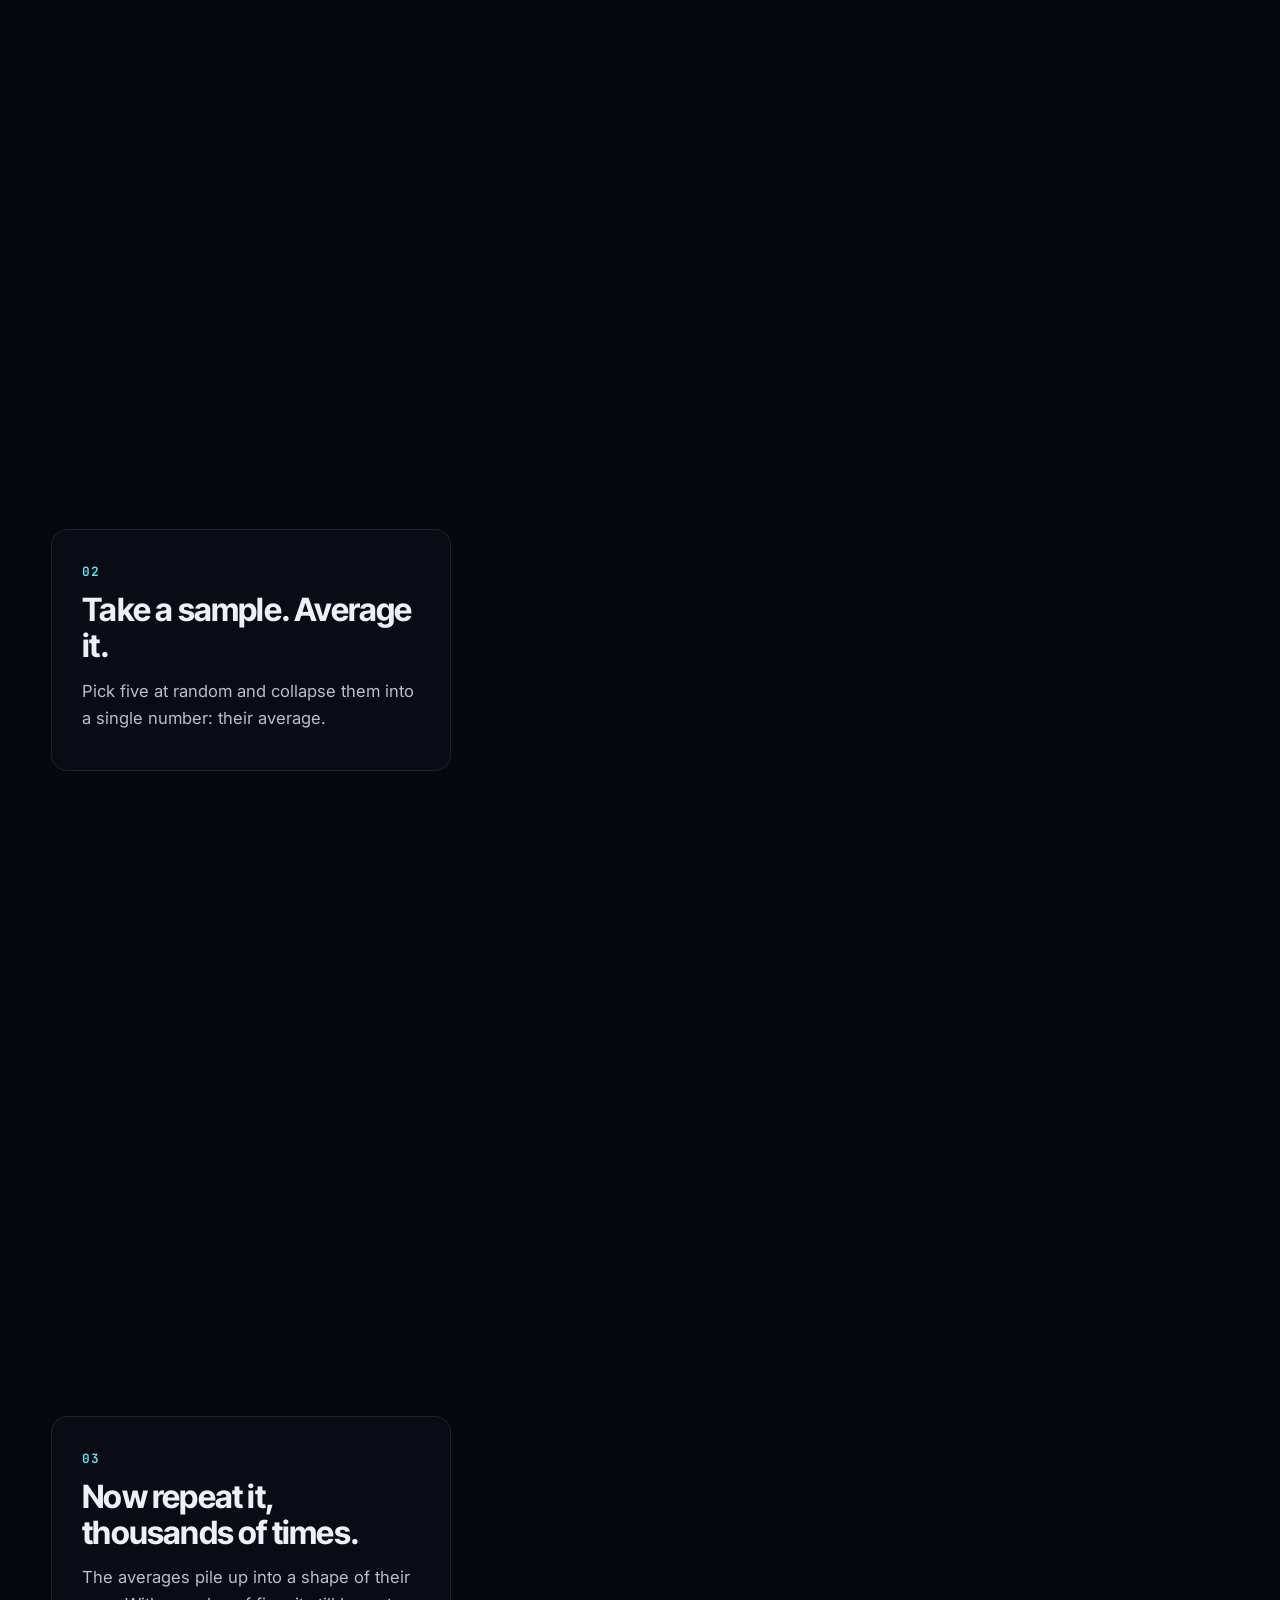
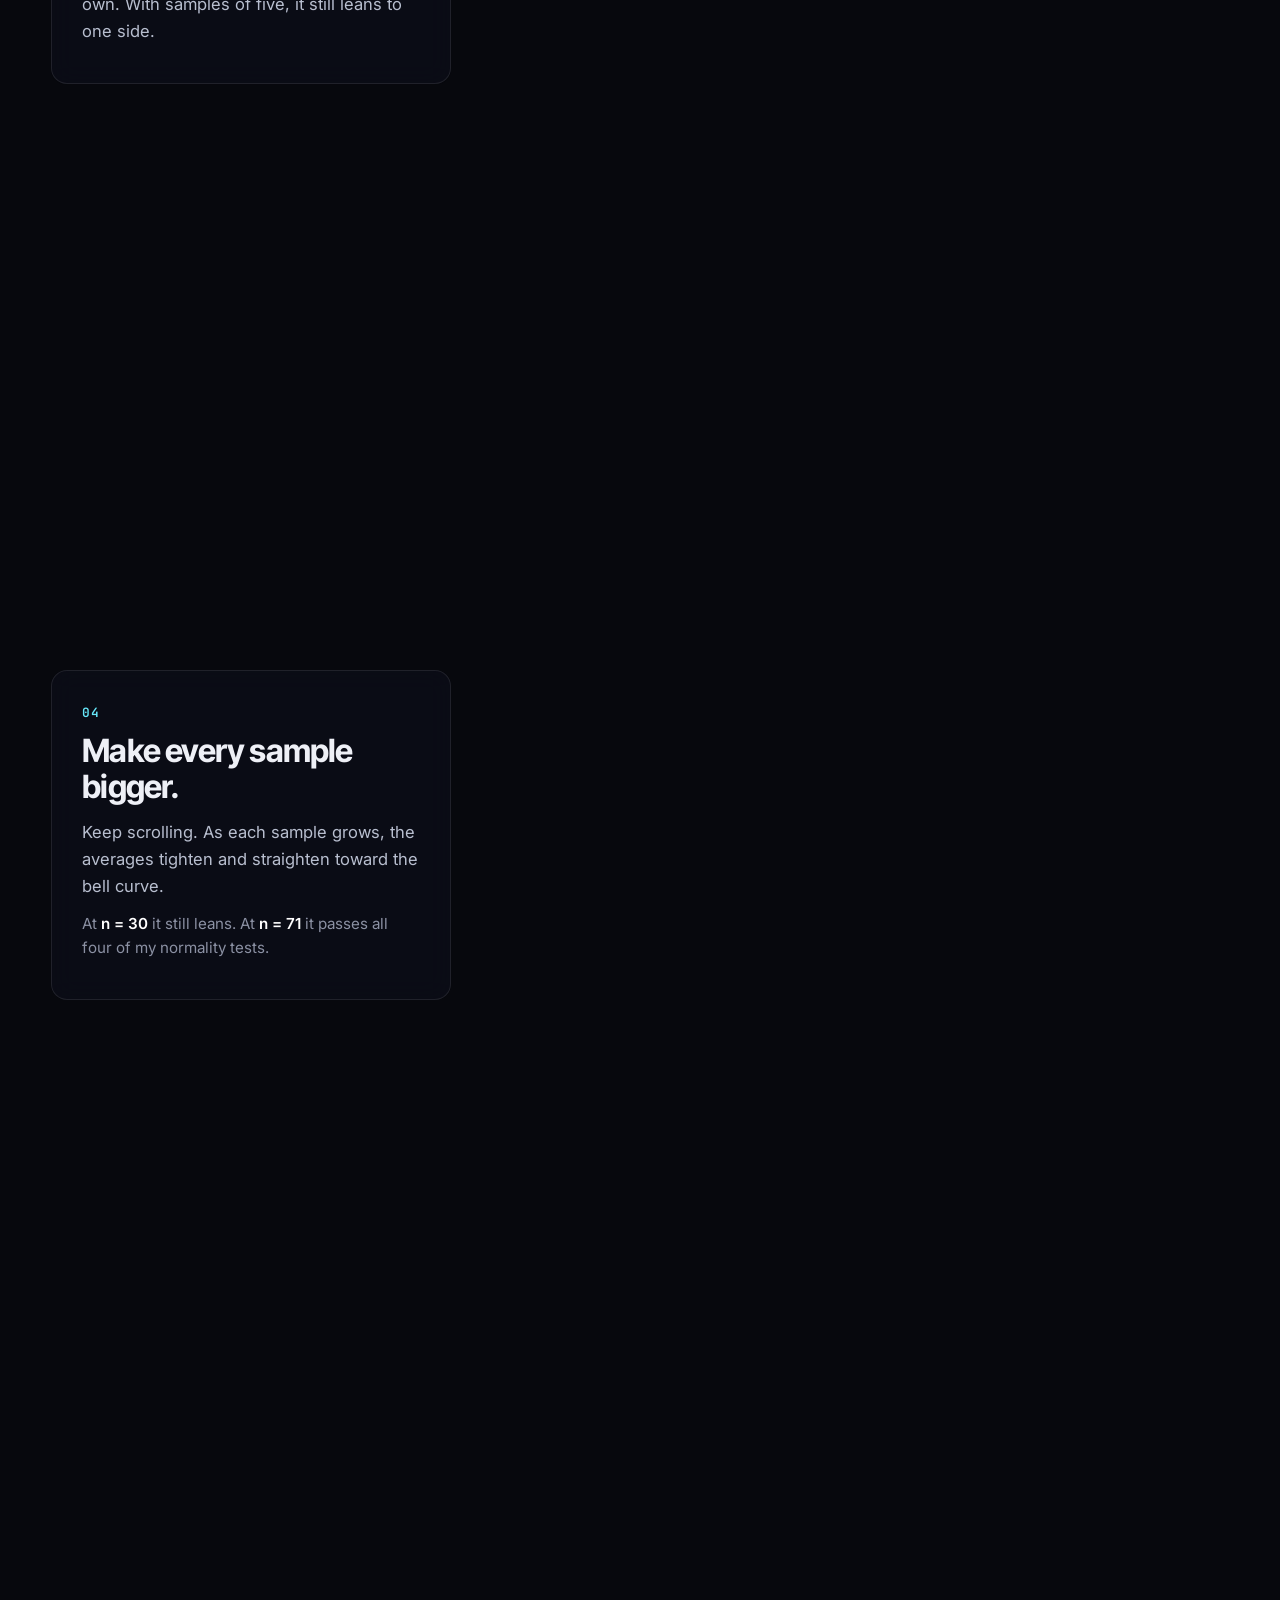
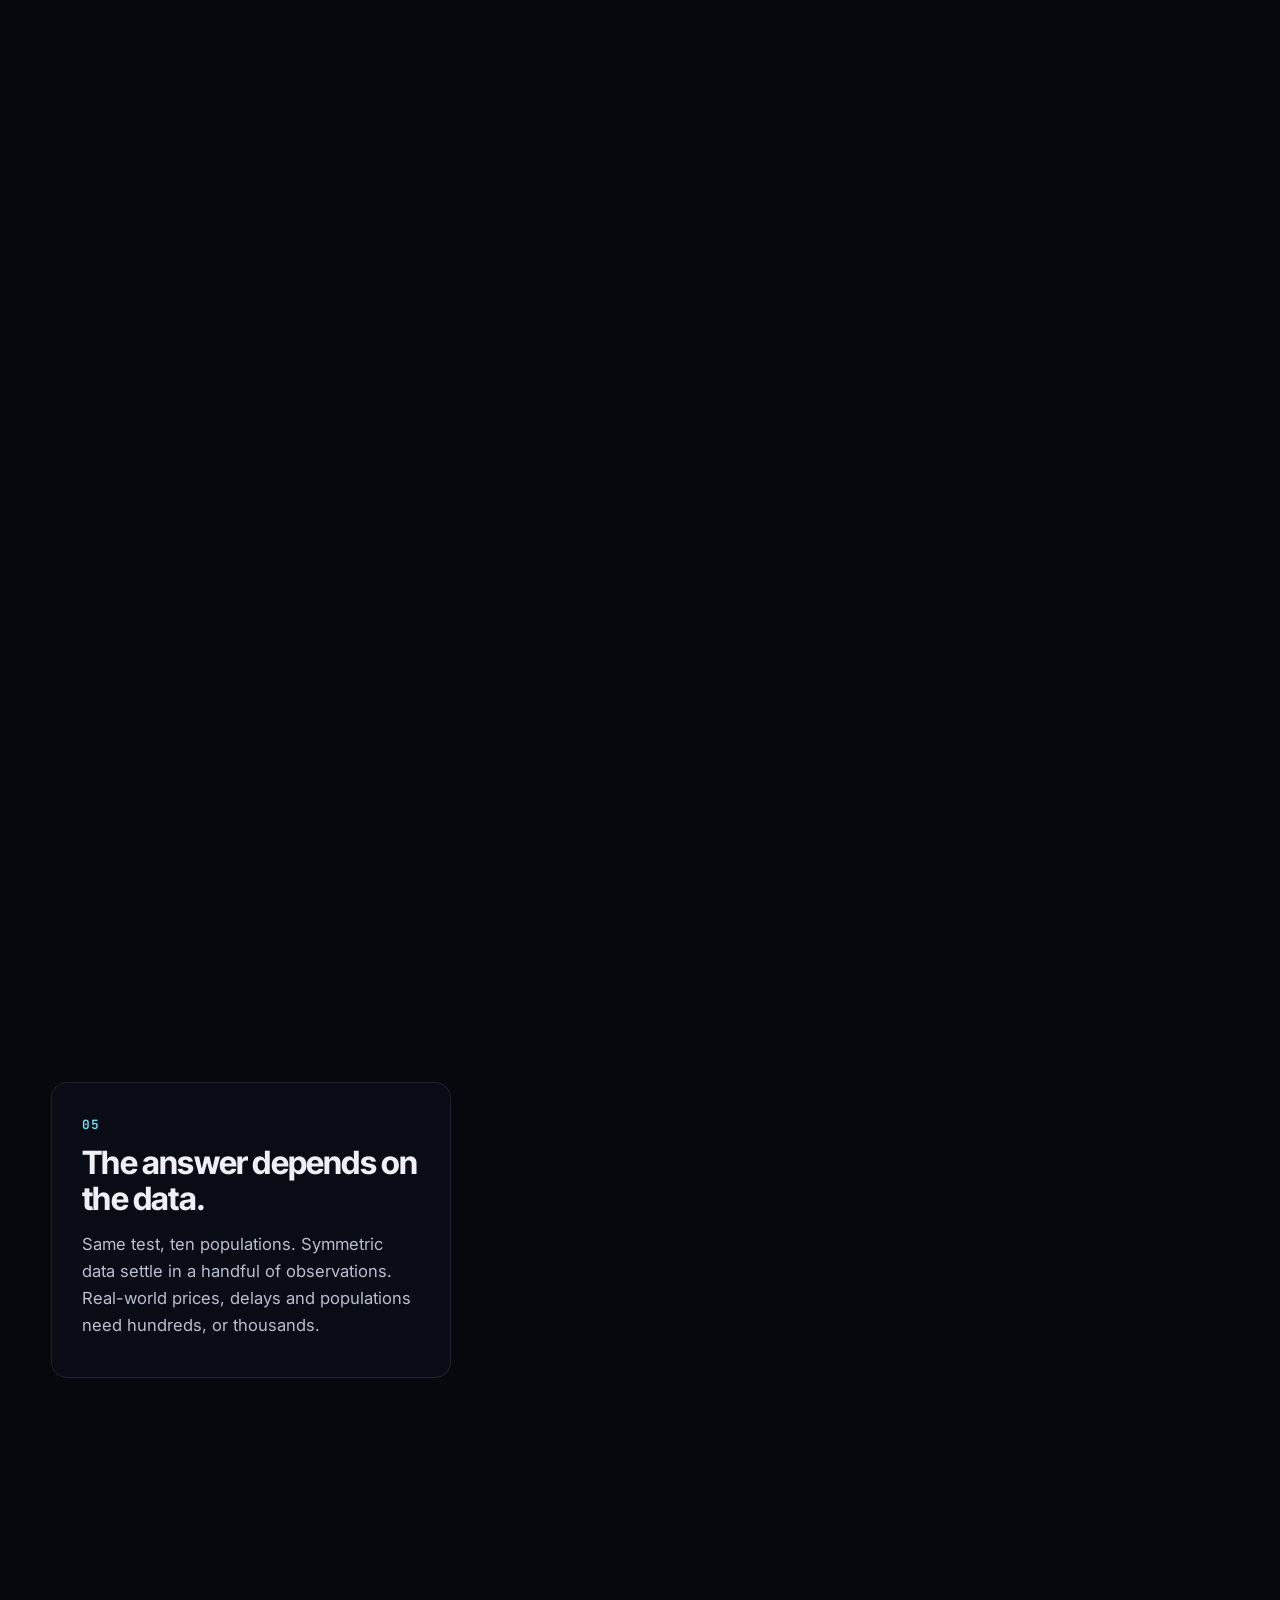
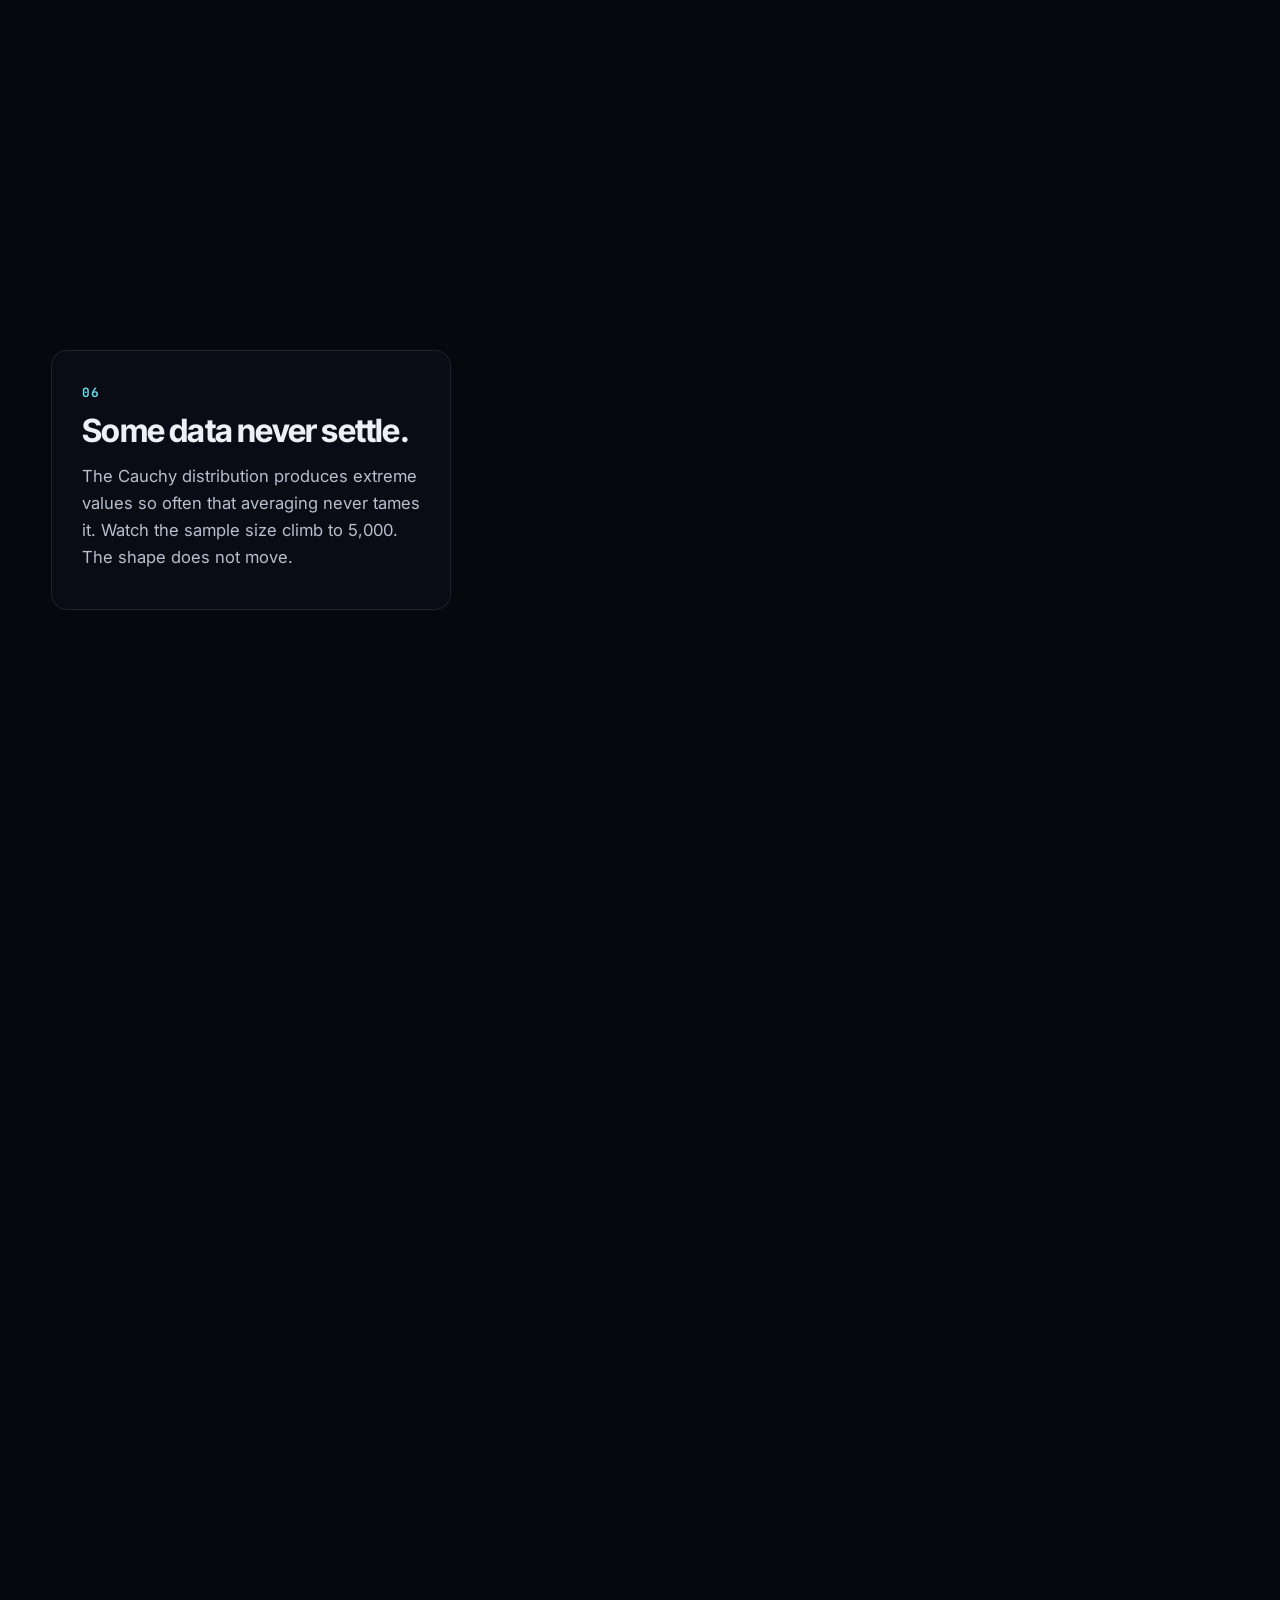
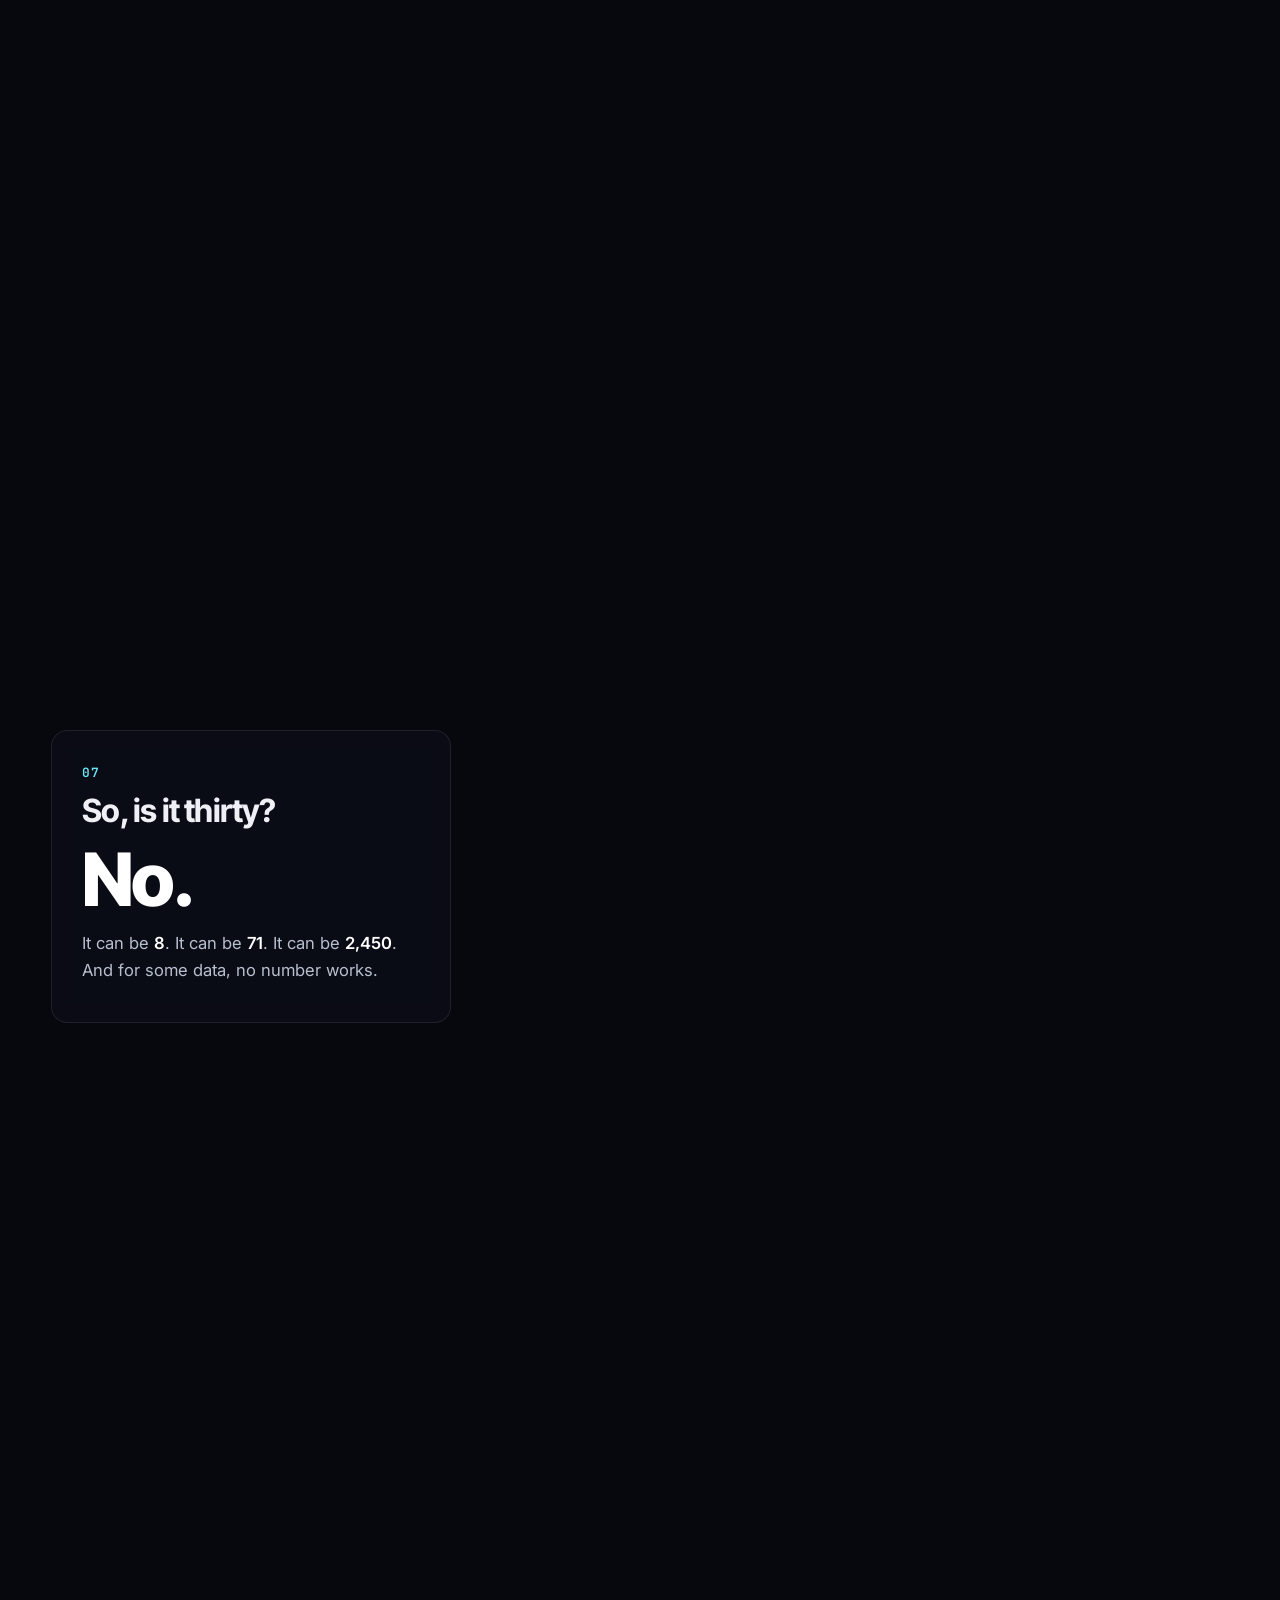
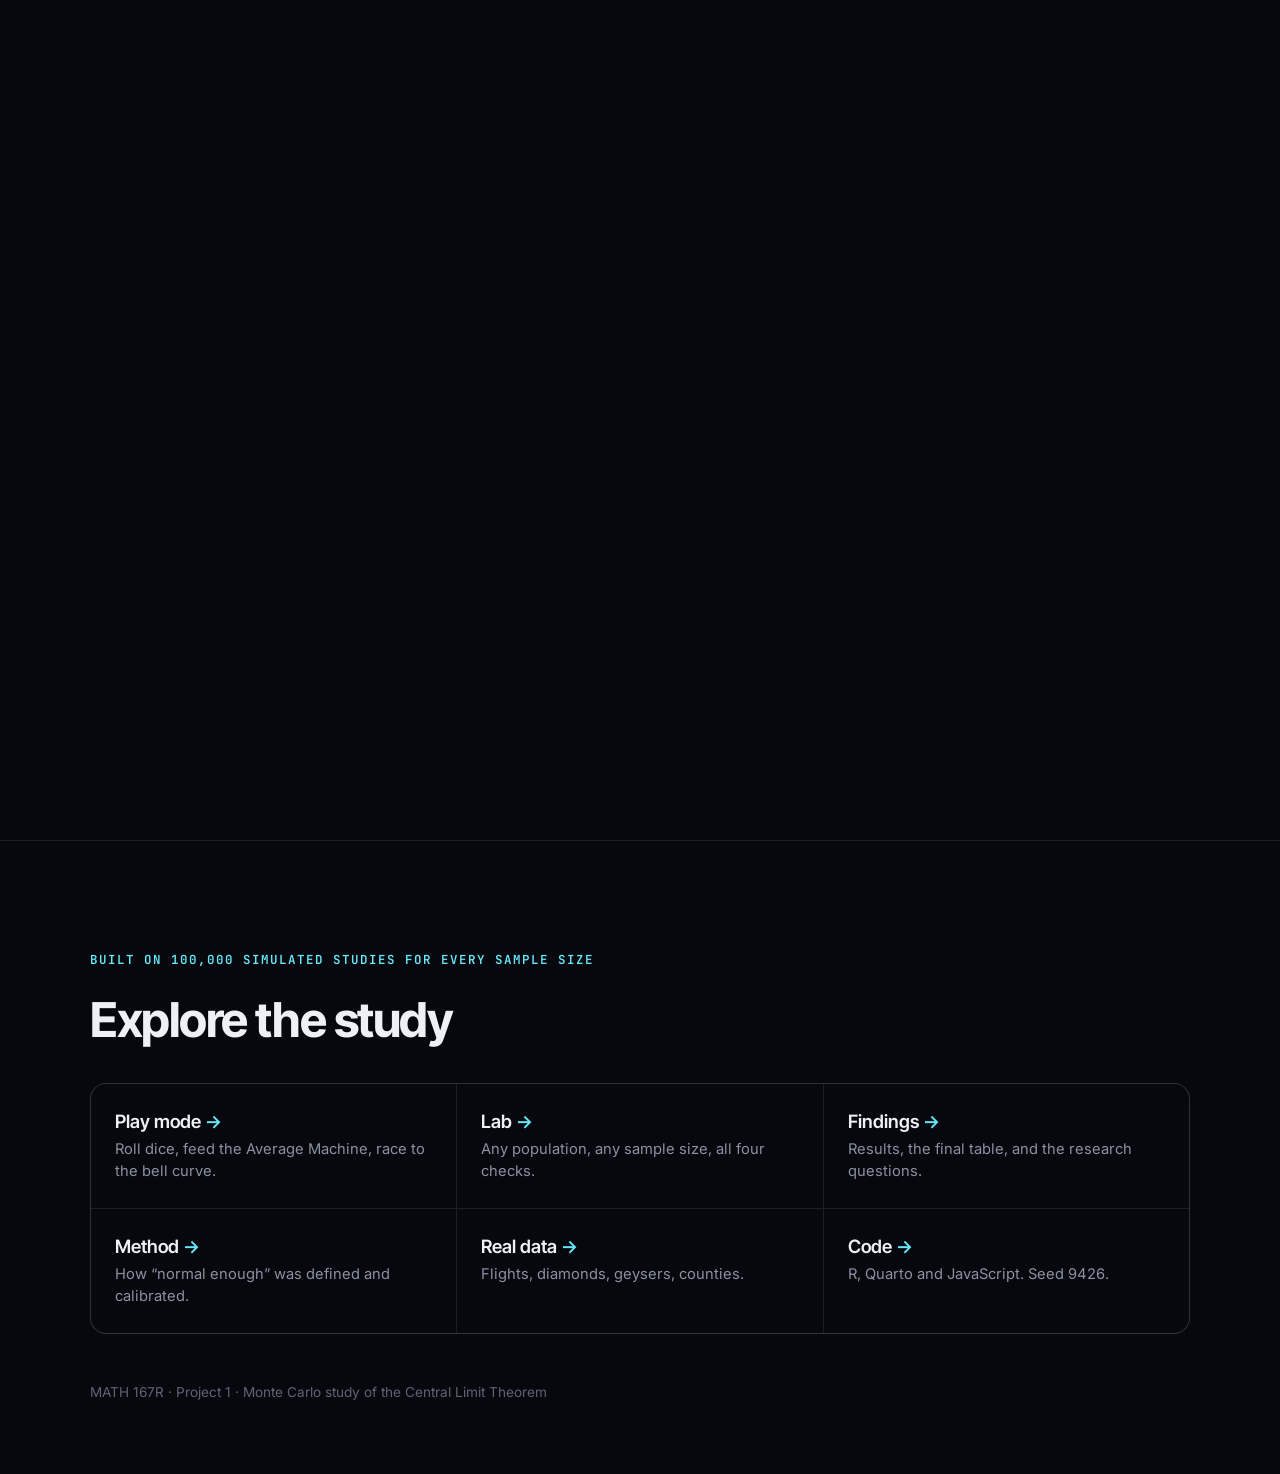
==== commit 4b9b0810: "Add Story mode: a scroll-driven particle visualization as the home page The game moves to play.html " ====
--- a/index.html
+++ b/index.html
@@ -4,161 +4,117 @@
 <meta charset="utf-8">
 <meta name="viewport" content="width=device-width, initial-scale=1">
 <title>How Fast Does Normal Happen?</title>
-<meta name="description" content="A playful, interactive tour of the Central Limit Theorem: roll dice, feed the Average Machine, and race ten populations to the bell curve.">
+<meta name="description" content="A visual essay on the Central Limit Theorem: when averages become a bell curve, why the rule of 30 fails, and when no sample size is enough.">
 <link rel="preconnect" href="https://fonts.googleapis.com">
 <link rel="preconnect" href="https://fonts.gstatic.com" crossorigin>
-<link href="https://fonts.googleapis.com/css2?family=Fredoka:wght@500;600;700&family=Nunito:wght@500;700;800&display=swap" rel="stylesheet">
-<link rel="stylesheet" href="assets/play.css">
+<link href="https://fonts.googleapis.com/css2?family=Inter+Tight:wght@500;600;700;800&family=Inter:wght@400;500;600&family=JetBrains+Mono:wght@500;600&display=swap" rel="stylesheet">
+<link rel="stylesheet" href="assets/story.css">
 </head>
 <body>
 
-<header class="topbar">
-  <a class="brand" href="#top">🔔 How fast does normal happen?</a>
-  <nav class="dots" id="dots" aria-label="Levels"></nav>
-  <a class="toplink" href="report.html">Full report →</a>
-</header>
+<nav class="nav" id="nav">
+  <a class="logo" href="#top"><span class="logo-mark"></span>How fast does normal happen?</a>
+  <div class="nav-links">
+    <a href="play.html">Play mode</a>
+    <a href="simulator.html">Lab</a>
+    <a href="report.html">Findings</a>
+    <a href="https://github.com/JamV8/how-fast-does-normal-happen">Code</a>
+  </div>
+</nav>
 
-<!-- ============ HERO ============ -->
-<section class="hero" id="top">
-  <div class="hero-text">
-    <h1>How fast does<br><span class="wiggle">normal</span> happen?</h1>
-    <p class="tag">A 3-minute game about the most famous idea in statistics.</p>
-    <a class="btn purple big" href="#level1">Play ▶</a>
+<main class="scrolly" id="top">
+  <div class="stage">
+    <canvas id="viz" aria-label="Animated visualization that changes as you scroll"></canvas>
+    <div class="hud" id="hud" aria-live="polite"></div>
+    <div class="progress"><span id="progress-bar"></span></div>
   </div>
-  <canvas id="galton" class="galton" aria-label="Animated Galton board: balls bounce off pegs and pile up into a bell curve"></canvas>
-</section>
 
-<!-- ============ LEVEL 1 ============ -->
-<section class="level tint-yellow" id="level1" data-level="1">
-  <div class="level-head">
-    <span class="pill yellow">Level 1</span>
-    <h2>Roll a die 🎲</h2>
-    <p>Every number is equally likely. What shape do you get?</p>
+  <div class="steps">
+    <section class="step hero" data-scene="0">
+      <div class="hero-inner">
+        <p class="kicker">A visual essay on the Central Limit Theorem</p>
+        <h1>How fast does<br><em>normal</em> happen?</h1>
+        <p class="sub">Statistics runs on one promise: average enough data and you get a bell curve. Textbooks say thirty observations is enough. I tested it.</p>
+        <div class="scroll-cue"><span></span>Scroll</div>
+      </div>
+    </section>
+
+    <section class="step" data-scene="1">
+      <div class="card">
+        <span class="num">01</span>
+        <h2>Every dataset has a shape.</h2>
+        <p>These are 1,100 waiting times. Most are short. A few are very long, which stretches the shape to the right.</p>
+      </div>
+    </section>
+
+    <section class="step" data-scene="2">
+      <div class="card">
+        <span class="num">02</span>
+        <h2>Take a sample. Average it.</h2>
+        <p>Pick five at random and collapse them into a single number: their average.</p>
+      </div>
+    </section>
+
+    <section class="step" data-scene="3">
+      <div class="card">
+        <span class="num">03</span>
+        <h2>Now repeat it, thousands of times.</h2>
+        <p>The averages pile up into a shape of their own. With samples of five, it still leans to one side.</p>
+      </div>
+    </section>
+
+    <section class="step tall" data-scene="4">
+      <div class="card">
+        <span class="num">04</span>
+        <h2>Make every sample bigger.</h2>
+        <p>Keep scrolling. As each sample grows, the averages tighten and straighten toward the bell curve.</p>
+        <p class="dim">At <b>n = 30</b> it still leans. At <b>n = 71</b> it passes all four of my normality tests.</p>
+      </div>
+    </section>
+
+    <section class="step" data-scene="5">
+      <div class="card">
+        <span class="num">05</span>
+        <h2>The answer depends on the data.</h2>
+        <p>Same test, ten populations. Symmetric data settle in a handful of observations. Real-world prices, delays and populations need hundreds, or thousands.</p>
+      </div>
+    </section>
+
+    <section class="step tall" data-scene="6">
+      <div class="card">
+        <span class="num">06</span>
+        <h2>Some data never settle.</h2>
+        <p>The Cauchy distribution produces extreme values so often that averaging never tames it. Watch the sample size climb to 5,000. The shape does not move.</p>
+      </div>
+    </section>
+
+    <section class="step tall" data-scene="7">
+      <div class="card">
+        <span class="num">07</span>
+        <h2>So, is it thirty?</h2>
+        <p class="answer">No.</p>
+        <p>It can be <b>8</b>. It can be <b>71</b>. It can be <b>2,450</b>. And for some data, no number works.</p>
+      </div>
+    </section>
   </div>
-  <div class="game two-col">
-    <div class="toy">
-      <div class="dice-row" id="l1-dice"></div>
-      <div class="btn-row">
-        <button class="btn yellow" id="l1-roll">Roll</button>
-        <button class="btn ghost" id="l1-roll100">Roll ×100</button>
-      </div>
-      <div class="readout" id="l1-readout">&nbsp;</div>
+</main>
+
+<section class="outro">
+  <div class="outro-inner">
+    <p class="kicker">Built on 100,000 simulated studies for every sample size</p>
+    <h2>Explore the study</h2>
+    <div class="links">
+      <a href="play.html"><span>Play mode</span><small>Roll dice, feed the Average Machine, race to the bell curve.</small></a>
+      <a href="simulator.html"><span>Lab</span><small>Any population, any sample size, all four checks.</small></a>
+      <a href="report.html"><span>Findings</span><small>Results, the final table, and the research questions.</small></a>
+      <a href="methods.html"><span>Method</span><small>How “normal enough” was defined and calibrated.</small></a>
+      <a href="analysis/06_real_world_data.html"><span>Real data</span><small>Flights, diamonds, geysers, counties.</small></a>
+      <a href="https://github.com/JamV8/how-fast-does-normal-happen"><span>Code</span><small>R, Quarto and JavaScript. Seed 9426.</small></a>
     </div>
-    <div class="chart-wrap"><canvas id="l1-hist" class="hist"></canvas><div class="count" id="l1-count">0 rolls</div></div>
-  </div>
-  <p class="aha" id="l1-aha">Flat. No bell here. 🤷</p>
-</section>
-
-<!-- ============ LEVEL 2 ============ -->
-<section class="level tint-teal" id="level2" data-level="2">
-  <div class="level-head">
-    <span class="pill teal">Level 2</span>
-    <h2>Now average <em>two</em> dice</h2>
-    <p>Roll two, take the middle of them. Watch where the averages land.</p>
-  </div>
-  <div class="game two-col">
-    <div class="toy">
-      <div class="dice-row" id="l2-dice"></div>
-      <div class="btn-row">
-        <button class="btn teal" id="l2-roll">Roll</button>
-        <button class="btn ghost" id="l2-roll100">Roll ×100</button>
-      </div>
-      <div class="readout" id="l2-readout">&nbsp;</div>
-    </div>
-    <div class="chart-wrap"><canvas id="l2-hist" class="hist"></canvas><div class="count" id="l2-count">0 rolls</div></div>
-  </div>
-  <p class="aha" id="l2-aha">The middle gets crowded. ⛰️ Extremes need <em>both</em> dice to agree.</p>
-</section>
-
-<!-- ============ LEVEL 3 ============ -->
-<section class="level tint-purple" id="level3" data-level="3">
-  <div class="level-head">
-    <span class="pill purple">Level 3</span>
-    <h2>Add more dice</h2>
-    <p>Slide to average more dice at once. 20,000 rolls every time.</p>
-  </div>
-  <div class="game">
-    <div class="slider-box">
-      <div class="big-n"><span id="l3-k">1</span> <span class="unit" id="l3-unit">die</span></div>
-      <input type="range" id="l3-slider" min="1" max="30" value="1" aria-label="Number of dice to average">
-      <div class="mini-dice" id="l3-mini"></div>
-    </div>
-    <div class="chart-wrap wide"><canvas id="l3-hist" class="hist tall"></canvas>
-      <div class="badge-pop" id="l3-badge">🔔 Bell unlocked!</div>
-    </div>
-  </div>
-  <p class="aha big">Average enough random things and you get a <span class="bellword">bell curve</span>.<br>That’s the <b>Central Limit Theorem</b>.</p>
-</section>
-
-<!-- ============ LEVEL 4 ============ -->
-<section class="level tint-coral" id="level4" data-level="4">
-  <div class="level-head">
-    <span class="pill coral">Level 4</span>
-    <h2>The Average Machine ⚙️</h2>
-    <p>Does it work for <em>anything</em>? Pick something weird, then find the smallest sample that rings the bell.</p>
-  </div>
-  <div class="cards" id="l4-cards"></div>
-  <div class="machine">
-    <canvas id="l4-canvas" class="machine-canvas"></canvas>
-    <div class="machine-ui">
-      <div class="slider-box compact">
-        <div class="big-n">n = <span id="l4-n">5</span></div>
-        <input type="range" id="l4-slider" min="0" max="1000" value="200" aria-label="Sample size">
-        <div class="hint-row"><span>values averaged each time</span><button class="chip" id="l4-try30">try 30</button></div>
-      </div>
-      <div class="meter">
-        <svg id="l4-gauge" viewBox="0 0 220 130" aria-label="Bell-o-meter"></svg>
-        <div class="meter-label" id="l4-verdict">Bell-o-meter</div>
-      </div>
-      <div class="lights" id="l4-lights"></div>
-    </div>
-    <div class="challenge" id="l4-challenge"></div>
+    <p class="fine">MATH 167R · Project 1 · Monte Carlo study of the Central Limit Theorem</p>
   </div>
 </section>
 
-<!-- ============ LEVEL 5 ============ -->
-<section class="level tint-blue" id="level5" data-level="5">
-  <div class="level-head">
-    <span class="pill blue">Level 5</span>
-    <h2>So… is 30 the magic number? 🏁</h2>
-    <p>Textbooks say 30 is enough. Ten racers, one finish line: the bell curve.</p>
-  </div>
-  <div class="race" id="race"></div>
-  <div class="btn-row center"><button class="btn blue" id="race-go">Start the race ▶</button></div>
-  <p class="aha big" id="race-verdict">Nope. Sometimes <b>8</b> is plenty. Sometimes you need <b>2,450</b>. Sometimes <b>no number</b> works.</p>
-</section>
-
-<!-- ============ LEVEL 6 ============ -->
-<section class="level tint-yellow" id="level6" data-level="6">
-  <div class="level-head">
-    <span class="pill yellow">Level 6</span>
-    <h2>Why should you care? 📰</h2>
-    <p>Every poll in the news says something like <b>“52% ± 3%”</b>. That ± comes from the bell curve.</p>
-  </div>
-  <div class="game">
-    <div class="chart-wrap wide"><canvas id="l6-canvas" class="hist"></canvas></div>
-    <div class="btn-row center"><button class="btn yellow" id="l6-go">Run 100 polls of 1,000 people</button></div>
-    <div class="readout center" id="l6-readout">&nbsp;</div>
-  </div>
-  <p class="aha">If the bell isn’t there yet, the “± 3%” is a lie. That’s why <em>how fast</em> normal happens matters.</p>
-</section>
-
-<!-- ============ OUTRO ============ -->
-<section class="outro" id="outro">
-  <h2>You just learned the Central Limit Theorem. 🎉</h2>
-  <p>Want the real math? Everything here comes from millions of simulations in R.</p>
-  <div class="outro-grid">
-    <a class="ocard" href="report.html"><span>📊</span>Findings</a>
-    <a class="ocard" href="analysis/03_exponential.html"><span>🔬</span>Population analyses</a>
-    <a class="ocard" href="analysis/06_real_world_data.html"><span>✈️</span>Real data</a>
-    <a class="ocard" href="methods.html"><span>📐</span>Method</a>
-    <a class="ocard" href="simulator.html"><span>🧪</span>Lab mode</a>
-    <a class="ocard" href="https://github.com/JamV8/how-fast-does-normal-happen"><span>💻</span>Code</a>
-  </div>
-  <p class="foot">MATH 167R · Project 1 · Monte Carlo study of the Central Limit Theorem</p>
-</section>
-
-<canvas id="confetti" class="confetti" aria-hidden="true"></canvas>
-<script src="assets/play.js" defer></script>
+<script src="assets/story.js" defer></script>
 </body>
 </html>
--- a/assets/story.css
+++ b/assets/story.css
@@ -0,0 +1,103 @@
+:root {
+  --bg: #07080d;
+  --bg2: #0d1120;
+  --text: #eef0f6;
+  --muted: #8b91a3;
+  --line: rgba(255, 255, 255, .09);
+  --cyan: #67e8f9;
+  --coral: #ff7a7a;
+  --gold: #ffd166;
+  --violet: #a78bfa;
+}
+* { box-sizing: border-box; }
+html { scroll-behavior: smooth; }
+body { margin: 0; background: var(--bg); color: var(--text); font-family: Inter, system-ui, sans-serif; -webkit-font-smoothing: antialiased; }
+a { color: inherit; text-decoration: none; }
+b { color: #fff; font-weight: 600; }
+
+/* ---------- nav ---------- */
+.nav { position: fixed; top: 0; left: 0; right: 0; z-index: 20; display: flex; align-items: center; justify-content: space-between;
+  padding: 18px 4vw; transition: background .3s, border-color .3s; border-bottom: 1px solid transparent; }
+.nav.solid { background: rgba(7, 8, 13, .72); backdrop-filter: blur(14px); border-color: var(--line); }
+.logo { display: flex; align-items: center; gap: 10px; font: 600 .95rem "Inter Tight", sans-serif; letter-spacing: -.01em; }
+.logo-mark { width: 22px; height: 12px; border-radius: 12px 12px 0 0; background: linear-gradient(90deg, var(--cyan), var(--violet)); }
+.nav-links { display: flex; gap: 26px; font-size: .9rem; color: var(--muted); }
+.nav-links a:hover { color: #fff; }
+
+/* ---------- scrollytelling ---------- */
+.scrolly { position: relative; }
+.stage { position: sticky; top: 0; height: 100vh; overflow: hidden;
+  background: radial-gradient(1100px 700px at 72% 45%, #121a33 0%, rgba(7, 8, 13, 0) 65%), var(--bg); }
+#viz { width: 100%; height: 100%; display: block; }
+.steps { position: relative; z-index: 2; margin-top: -100vh; pointer-events: none; }
+.step { min-height: 100vh; display: flex; align-items: center; padding: 0 4vw; }
+.step.tall { min-height: 220vh; align-items: flex-start; padding-top: 30vh; }
+.step .card, .hero-inner { pointer-events: auto; }
+.card { max-width: 400px; padding: 30px 30px 26px; border-radius: 16px; background: rgba(13, 16, 28, .62);
+  border: 1px solid var(--line); backdrop-filter: blur(12px); -webkit-backdrop-filter: blur(12px); position: sticky; top: 30vh; }
+.card .num { font: 600 .8rem "JetBrains Mono", monospace; color: var(--cyan); letter-spacing: .1em; }
+.card h2 { font: 700 2rem/1.12 "Inter Tight", sans-serif; letter-spacing: -.025em; margin: 12px 0 14px; }
+.card p { font-size: 1.04rem; line-height: 1.62; color: #b8bfcf; margin: 0 0 12px; }
+.card p.dim { color: var(--muted); font-size: .95rem; }
+.card .answer { font: 800 4.6rem/1 "Inter Tight", sans-serif; color: #fff; letter-spacing: -.04em; margin: 4px 0 14px; }
+
+/* hero */
+.step.hero { align-items: flex-start; justify-content: center; text-align: center; padding-top: 16vh; }
+.hero-inner { max-width: 900px; }
+.kicker { font: 600 .78rem "JetBrains Mono", monospace; letter-spacing: .16em; text-transform: uppercase; color: var(--cyan); margin: 0 0 22px; }
+.hero h1 { font: 800 clamp(3rem, 8.4vw, 7.4rem)/.95 "Inter Tight", sans-serif; letter-spacing: -.045em; margin: 0 0 26px;
+  background: linear-gradient(180deg, #fff 30%, #9aa3b8); -webkit-background-clip: text; background-clip: text; color: transparent; }
+.hero h1 em { font-style: normal; background: linear-gradient(90deg, var(--cyan), var(--violet)); -webkit-background-clip: text; background-clip: text; color: transparent; }
+.hero .sub { font-size: clamp(1.05rem, 1.6vw, 1.3rem); line-height: 1.6; color: #aab1c3; max-width: 640px; margin: 0 auto; }
+.scroll-cue { margin-top: 38px; display: inline-flex; flex-direction: column; align-items: center; gap: 10px; font: 500 .75rem "JetBrains Mono", monospace; letter-spacing: .2em; text-transform: uppercase; color: var(--muted); }
+.scroll-cue span { width: 1px; height: 46px; background: linear-gradient(var(--cyan), transparent); animation: cue 1.8s ease-in-out infinite; }
+@keyframes cue { 0% { transform: scaleY(0); transform-origin: top; } 50% { transform: scaleY(1); transform-origin: top; } 51% { transform-origin: bottom; } 100% { transform: scaleY(0); transform-origin: bottom; } }
+
+/* HUD */
+.hud { position: absolute; right: 4vw; top: 92px; min-width: 260px; padding: 16px 18px; border-radius: 12px; background: rgba(13, 16, 28, .7);
+  border: 1px solid var(--line); backdrop-filter: blur(10px); font: 500 .82rem "JetBrains Mono", monospace; color: var(--muted);
+  opacity: 0; transform: translateY(-8px); transition: opacity .4s, transform .4s; pointer-events: none; }
+.hud.show { opacity: 1; transform: none; }
+.hud .row { display: flex; justify-content: space-between; gap: 18px; padding: 4px 0; }
+.hud .val { color: #fff; }
+.hud .big { font-size: 1.6rem; color: #fff; font-weight: 600; }
+.hud .bar { height: 4px; border-radius: 4px; background: rgba(255, 255, 255, .08); margin: 6px 0 10px; overflow: hidden; }
+.hud .bar i { display: block; height: 100%; background: var(--coral); transition: width .3s, background .3s; }
+.hud .verdict { margin-top: 8px; padding-top: 10px; border-top: 1px solid var(--line); color: #fff; letter-spacing: .06em; }
+.hud .dot { display: inline-block; width: 8px; height: 8px; border-radius: 50%; margin-right: 8px; background: var(--coral); box-shadow: 0 0 10px var(--coral); }
+.hud .ok .dot { background: var(--cyan); box-shadow: 0 0 10px var(--cyan); }
+.progress { position: absolute; left: 0; right: 0; bottom: 0; height: 2px; background: rgba(255, 255, 255, .05); }
+.progress span { display: block; height: 100%; width: 0; background: linear-gradient(90deg, var(--cyan), var(--violet)); }
+
+/* outro */
+.outro { position: relative; z-index: 3; background: var(--bg); border-top: 1px solid var(--line); padding: 110px 4vw 60px; }
+.outro-inner { max-width: 1100px; margin: 0 auto; }
+.outro h2 { font: 700 clamp(2rem, 4vw, 3rem) "Inter Tight", sans-serif; letter-spacing: -.03em; margin: 0 0 34px; }
+.links { display: grid; grid-template-columns: repeat(3, minmax(0, 1fr)); gap: 1px; background: var(--line); border: 1px solid var(--line); border-radius: 16px; overflow: hidden; }
+.links a { background: var(--bg); padding: 26px 24px; transition: background .2s; }
+.links a:hover { background: #0f1323; }
+.links span { display: block; font: 600 1.15rem "Inter Tight", sans-serif; margin-bottom: 6px; }
+.links span::after { content: " →"; color: var(--cyan); }
+.links small { color: var(--muted); font-size: .92rem; line-height: 1.5; }
+.fine { margin-top: 50px; color: #5d6476; font-size: .85rem; }
+
+@media (max-width: 760px) {
+  .nav { padding: 14px 16px; }
+  .nav-links { gap: 14px; font-size: .82rem; }
+  .nav-links a:nth-child(n+3) { display: none; }
+  .logo { font-size: .85rem; }
+  .step { padding: 0 14px; align-items: flex-end; padding-bottom: 6vh; }
+  .step.tall { padding-top: 0; align-items: flex-start; }
+  .card { max-width: none; width: 100%; padding: 20px; top: 58vh; }
+  .card h2 { font-size: 1.45rem; }
+  .card p { font-size: .96rem; }
+  .card .answer { font-size: 3.2rem; }
+  .step.hero { padding-top: 14vh; align-items: flex-start; }
+  .hud { left: 14px; right: 14px; top: 62px; min-width: 0; padding: 8px 12px; font-size: .74rem; display: flex; align-items: center; justify-content: space-between; gap: 10px; }
+  .hud .row:not(:first-child), .hud .bar { display: none; }
+  .hud .row:first-child span:first-child { display: none; }
+  .hud .verdict { margin: 0; padding: 0; border: 0; }
+  .hud .big { font-size: 1.1rem; }
+  .links { grid-template-columns: 1fr; }
+}
+@media (prefers-reduced-motion: reduce) { html { scroll-behavior: auto; } .scroll-cue span { animation: none; } }
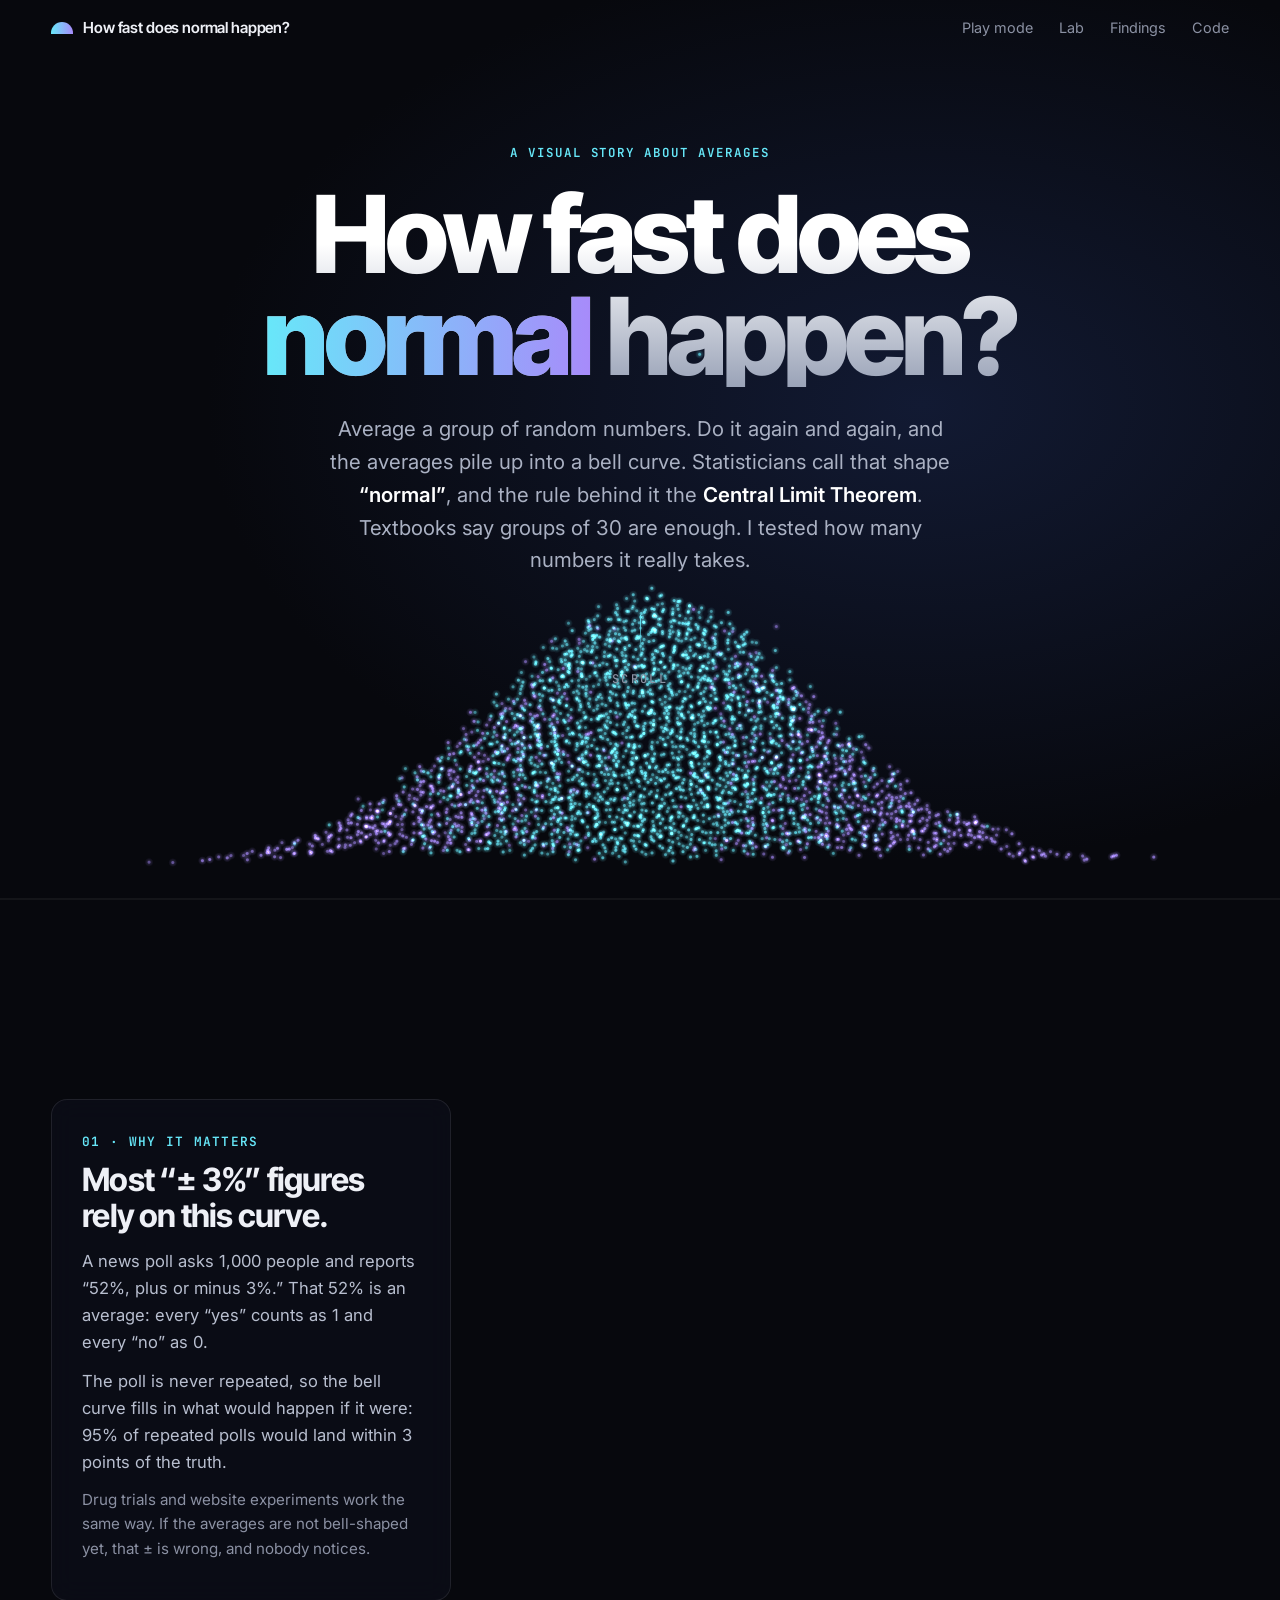
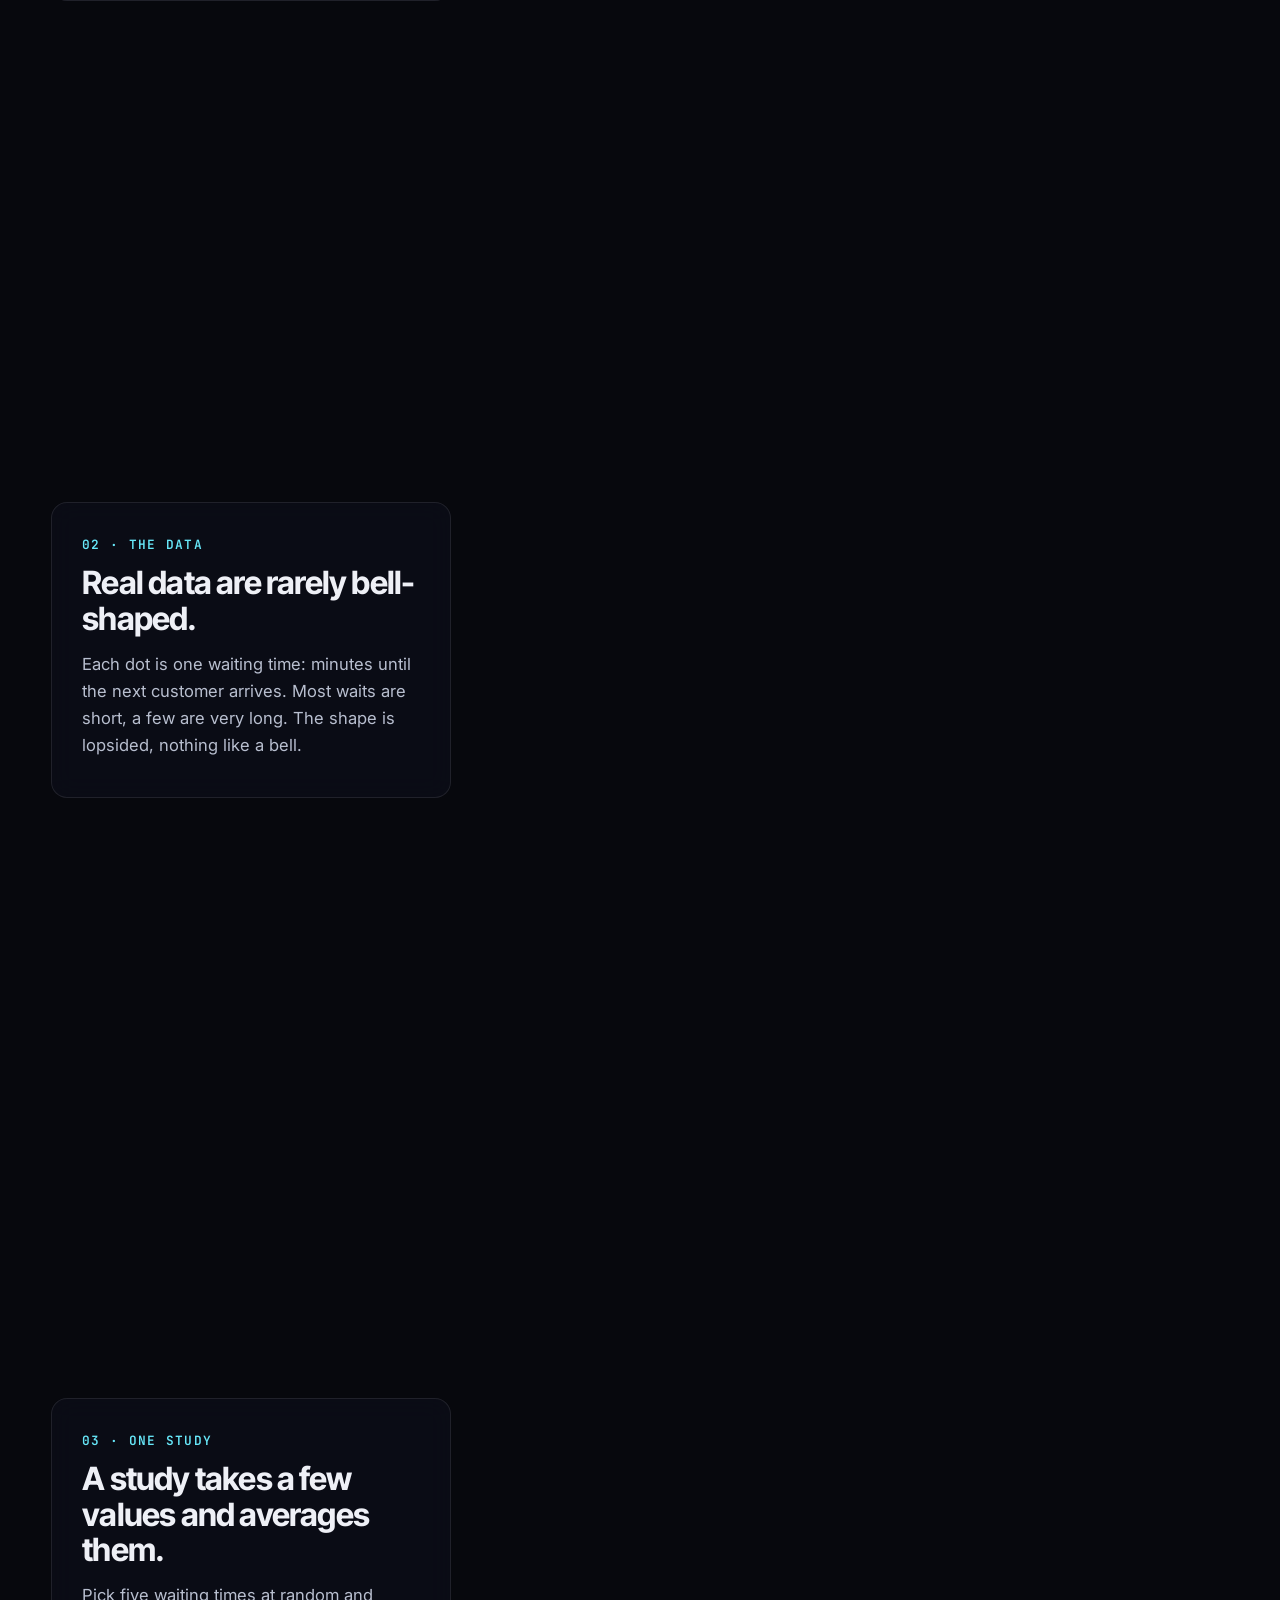
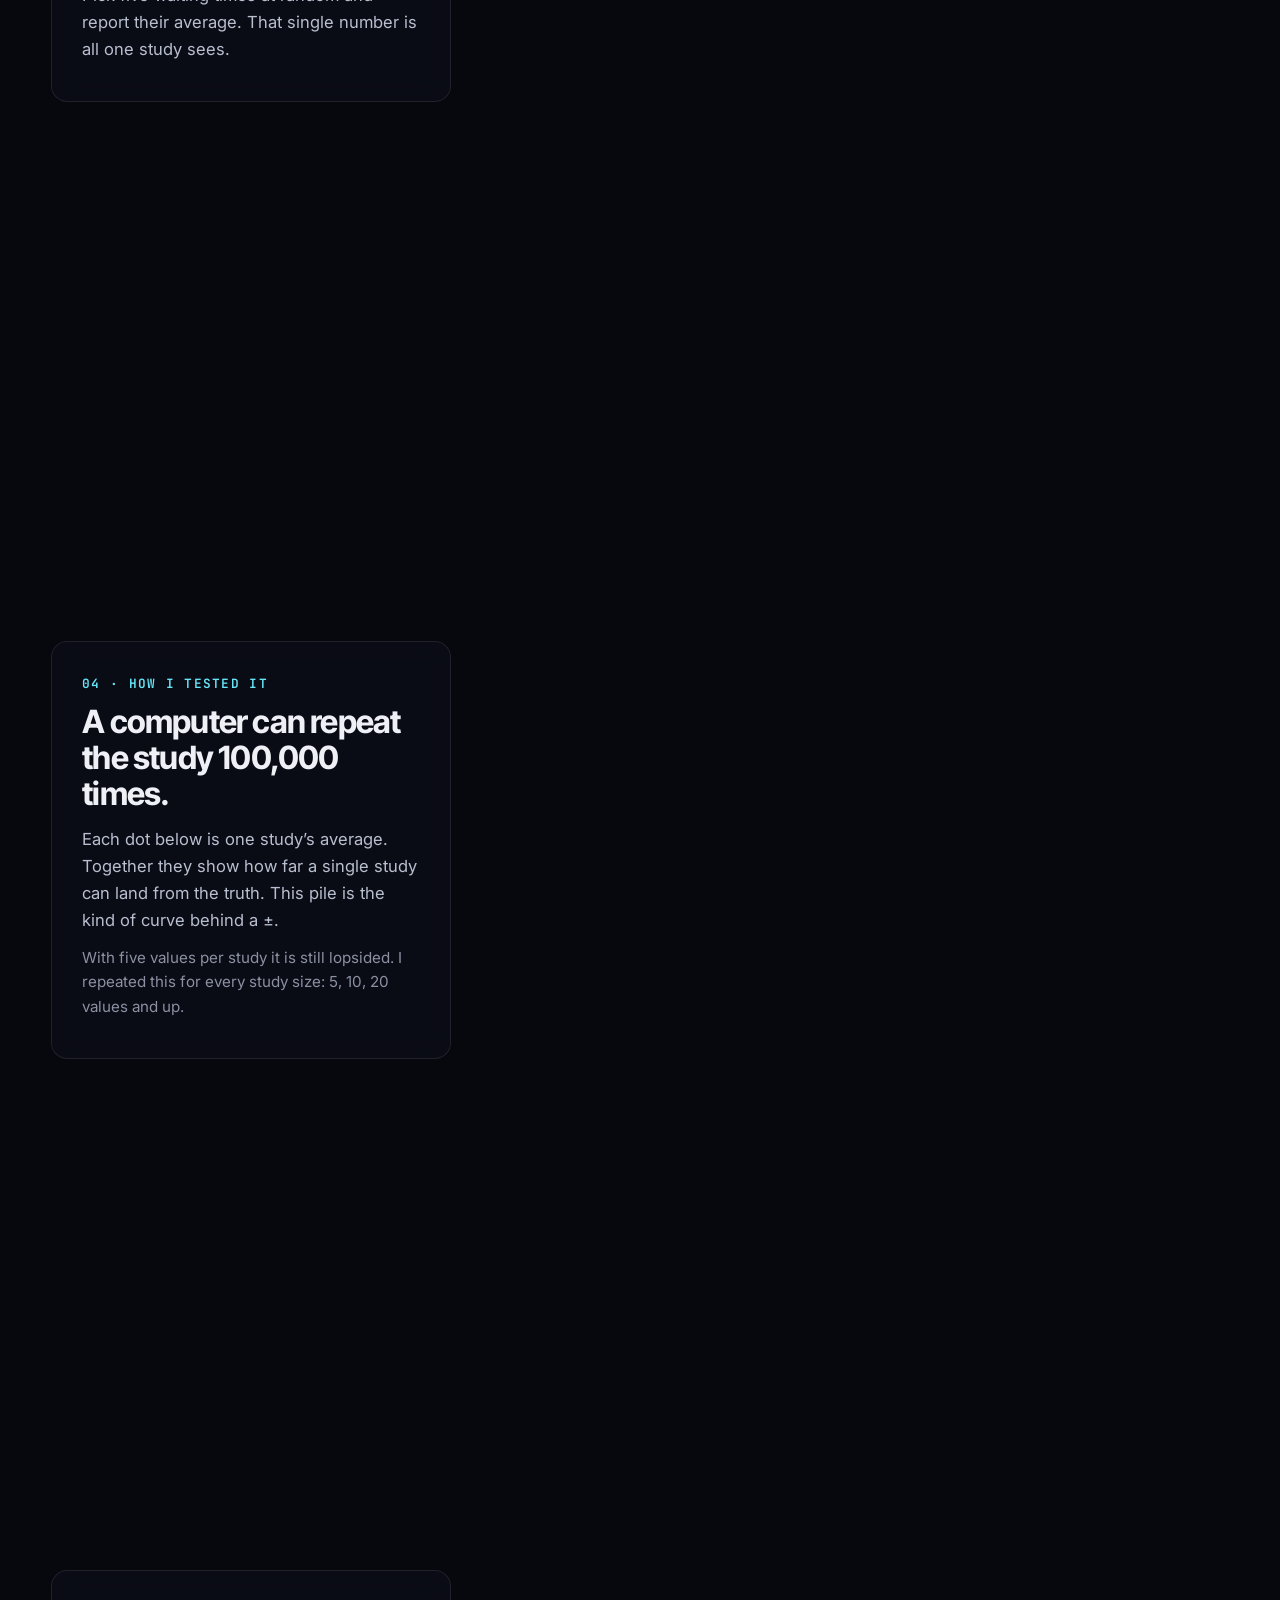
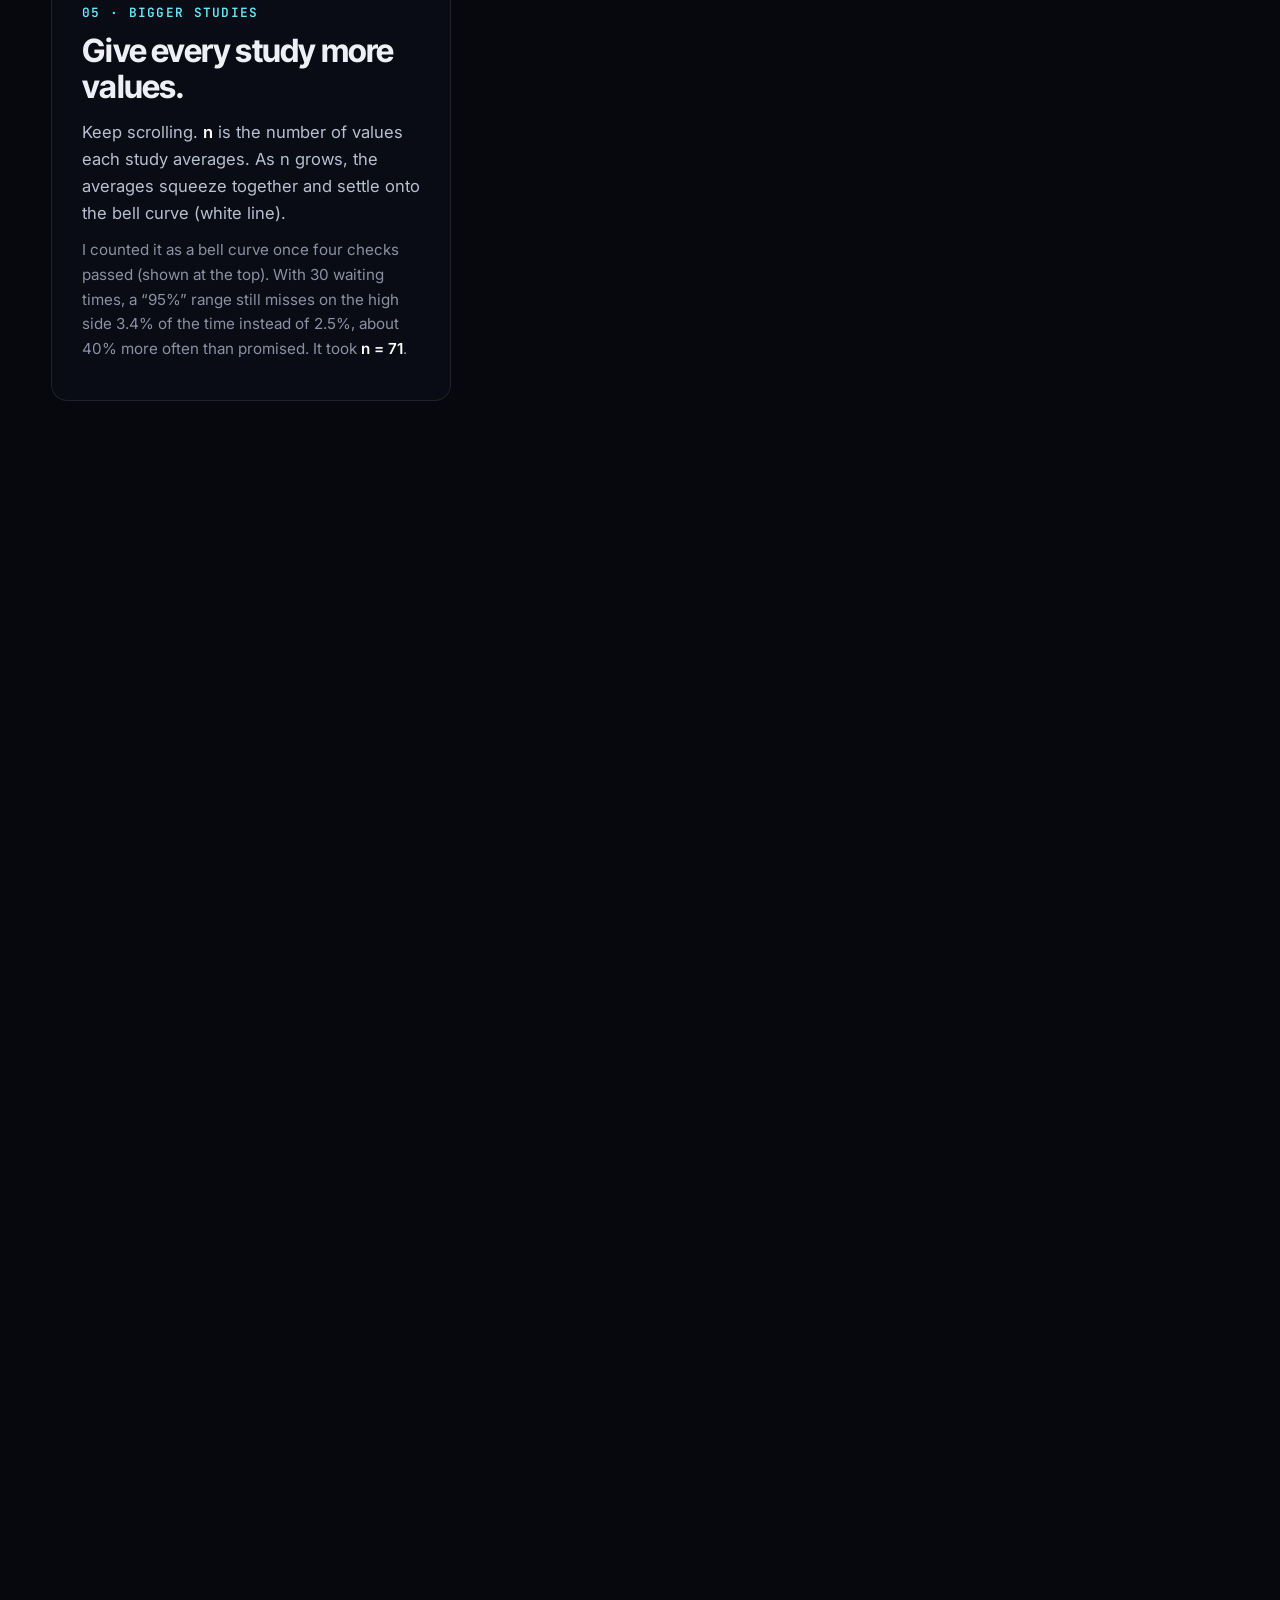
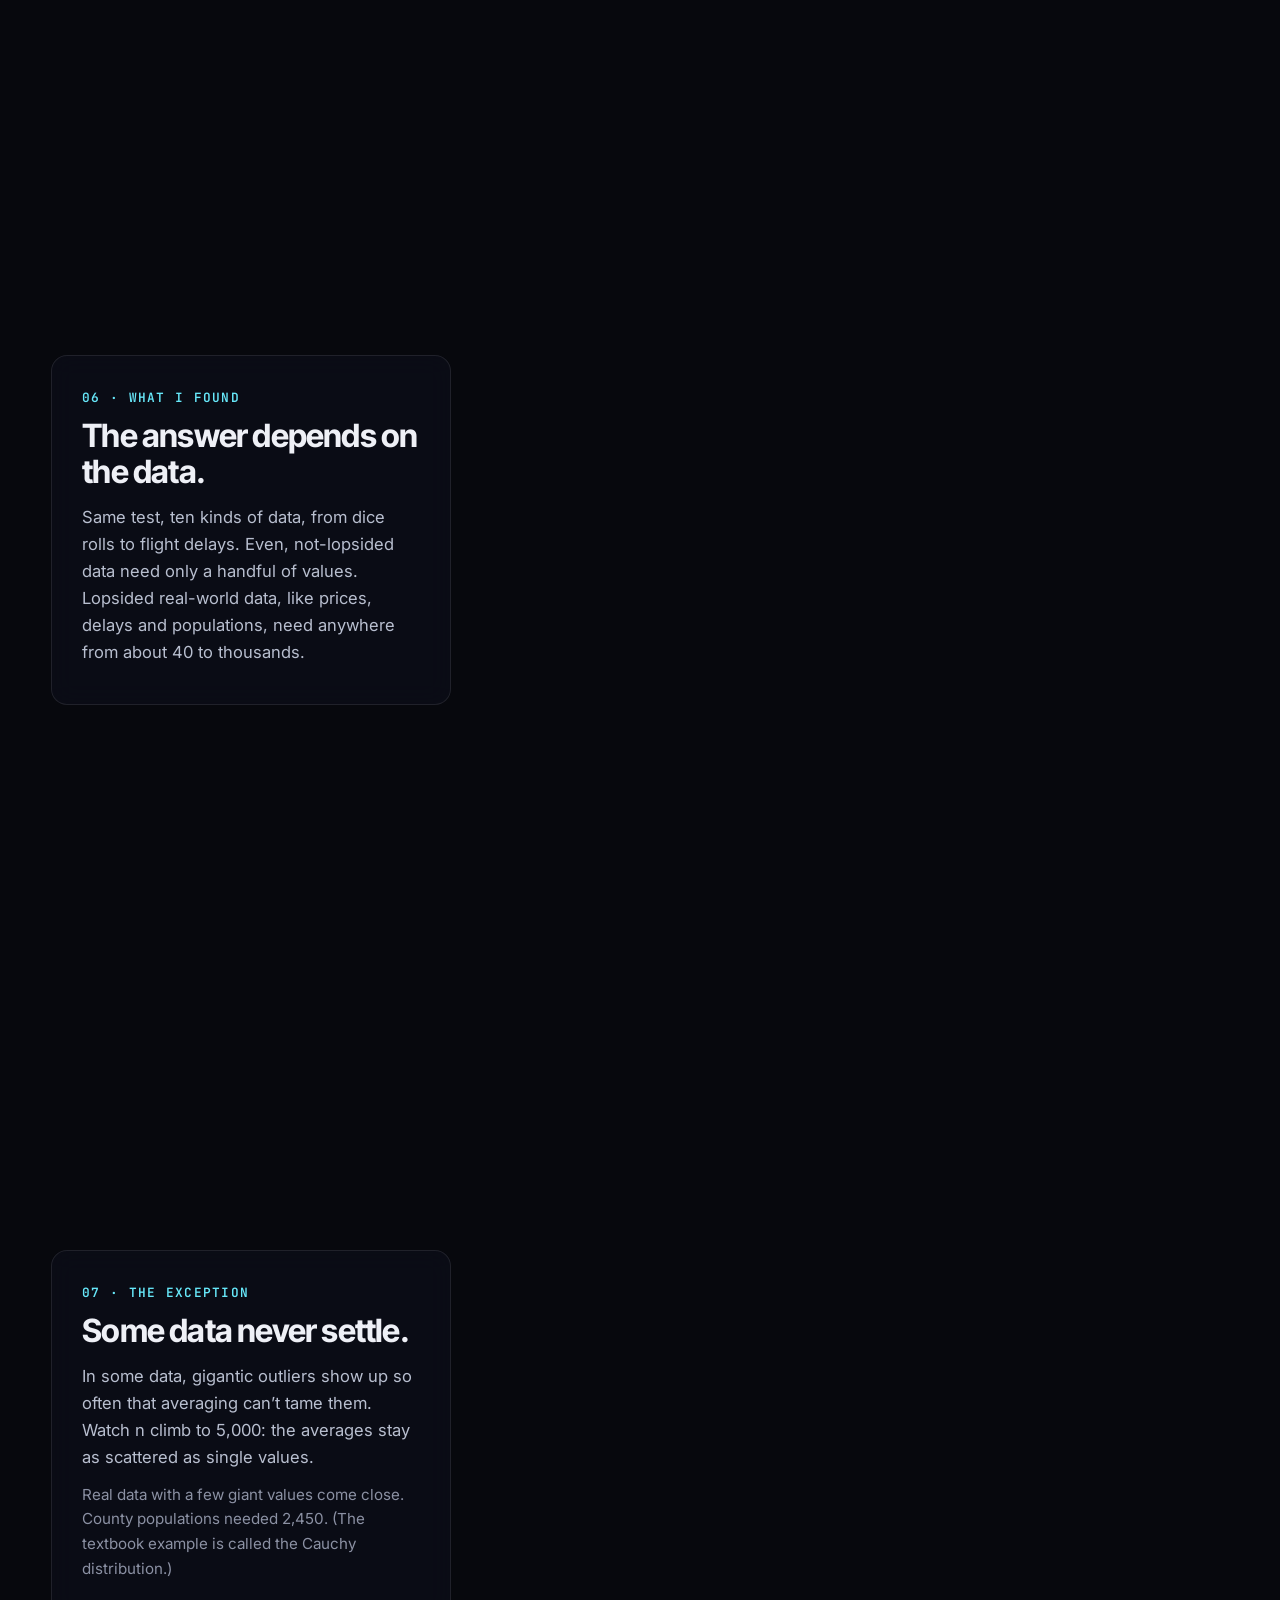
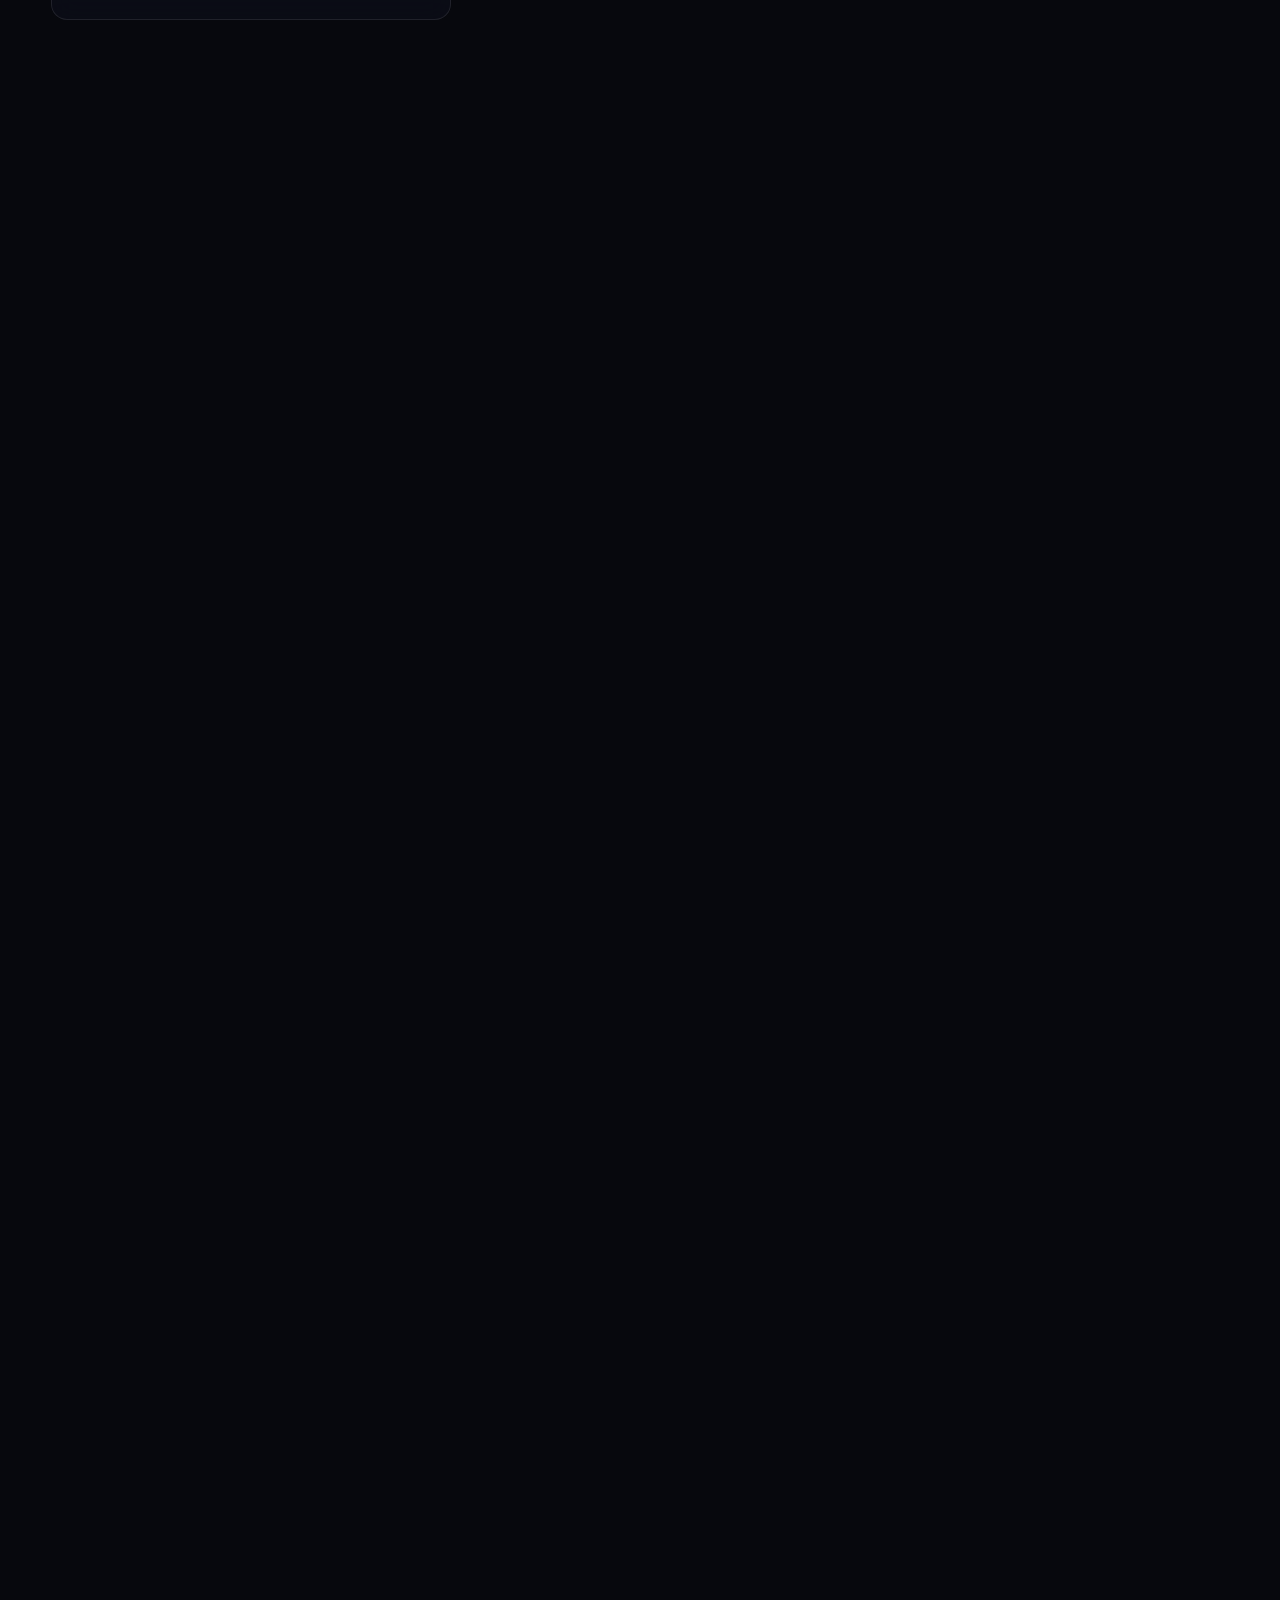
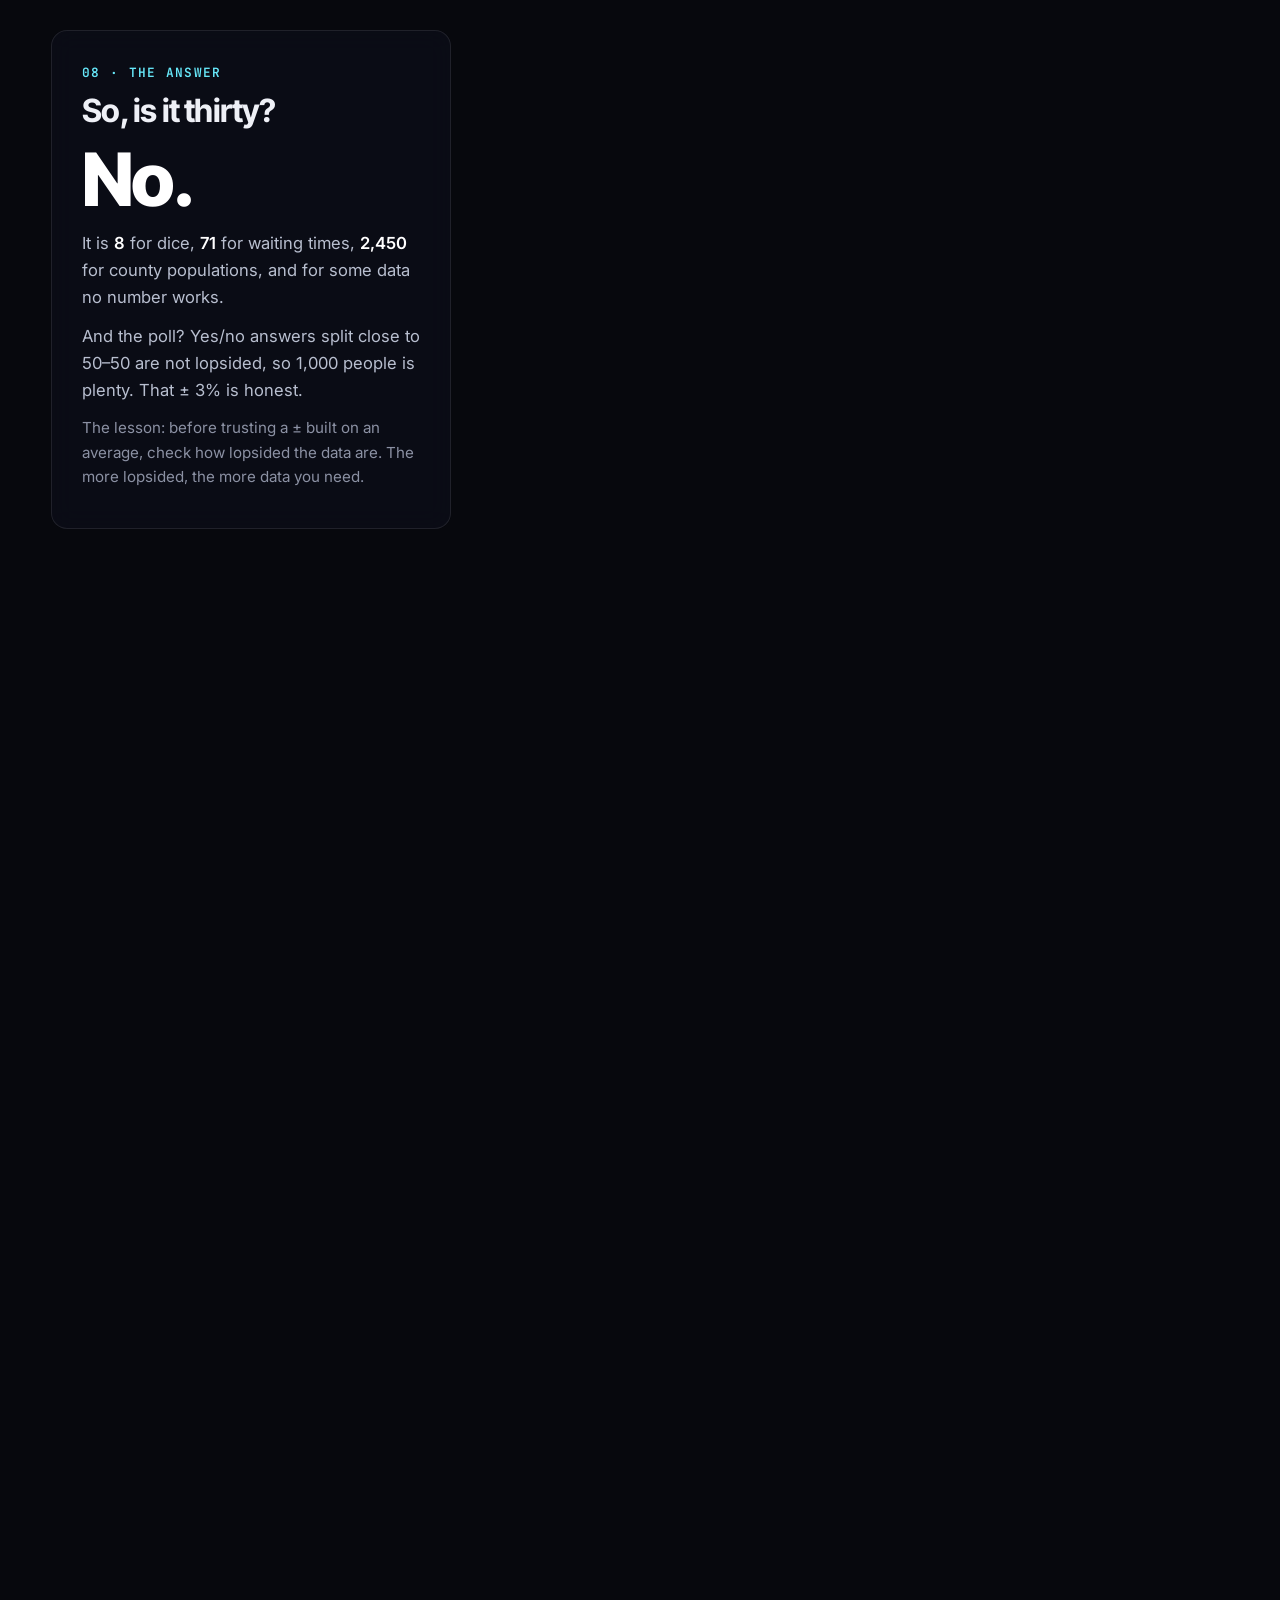
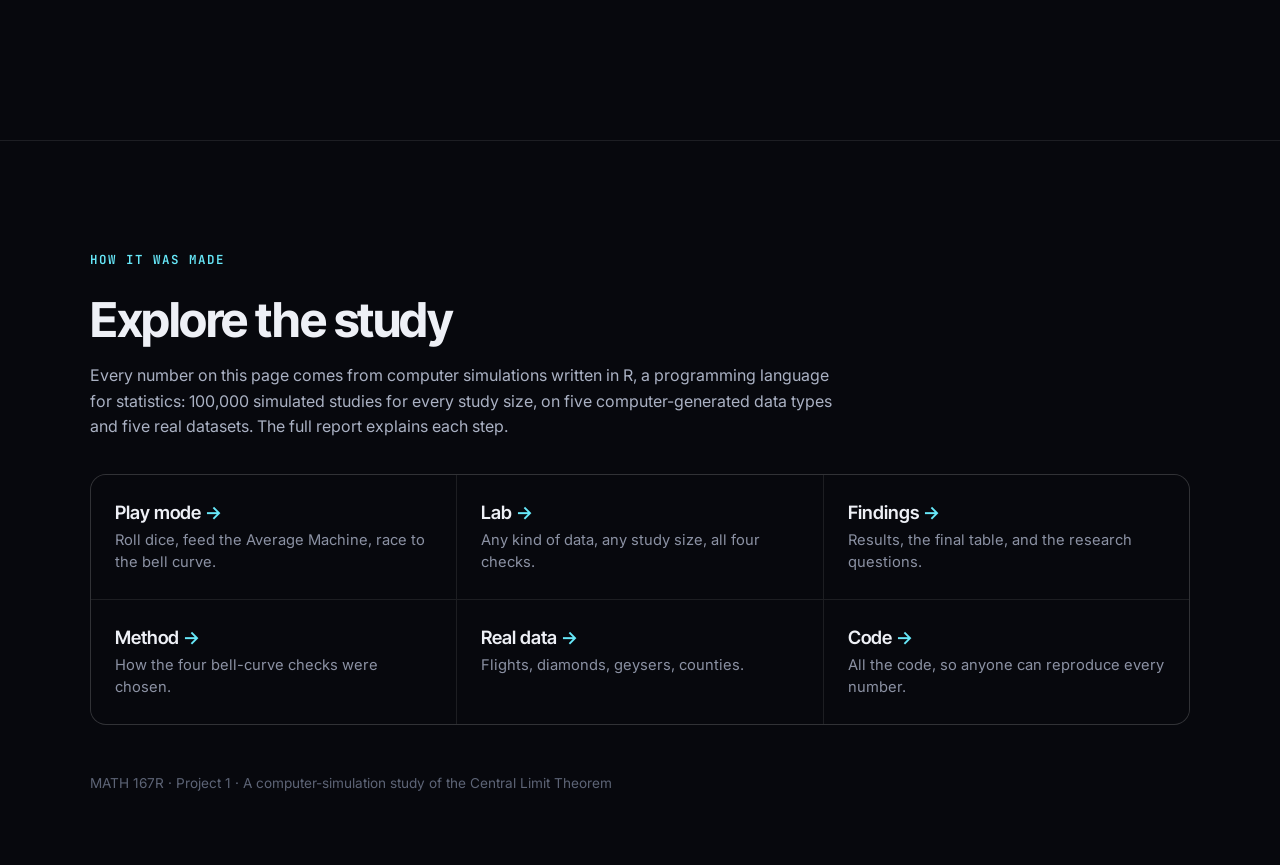
==== commit f73c7624: "Make the story and README readable without a statistics background Independent lay-reader review (tw" ====
--- a/index.html
+++ b/index.html
@@ -32,68 +32,82 @@
   <div class="steps">
     <section class="step hero" data-scene="0">
       <div class="hero-inner">
-        <p class="kicker">A visual essay on the Central Limit Theorem</p>
+        <p class="kicker">A visual story about averages</p>
         <h1>How fast does<br><em>normal</em> happen?</h1>
-        <p class="sub">Statistics runs on one promise: average enough data and you get a bell curve. Textbooks say thirty observations is enough. I tested it.</p>
+        <p class="sub">Average a group of random numbers. Do it again and again, and the averages pile up into a bell curve. Statisticians call that shape <b>“normal”</b>, and the rule behind it the <b>Central Limit Theorem</b>. Textbooks say groups of 30 are enough. I tested how many numbers it really takes.</p>
         <div class="scroll-cue"><span></span>Scroll</div>
+      </div>
+    </section>
+
+    <section class="step" data-scene="8">
+      <div class="card">
+        <span class="num">01 · WHY IT MATTERS</span>
+        <h2>Most “± 3%” figures rely on this curve.</h2>
+        <p>A news poll asks 1,000 people and reports “52%, plus or minus 3%.” That 52% is an average: every “yes” counts as 1 and every “no” as 0.</p>
+        <p>The poll is never repeated, so the bell curve fills in what would happen if it were: 95% of repeated polls would land within 3 points of the truth.</p>
+        <p class="dim">Drug trials and website experiments work the same way. If the averages are not bell-shaped yet, that ± is wrong, and nobody notices.</p>
       </div>
     </section>
 
     <section class="step" data-scene="1">
       <div class="card">
-        <span class="num">01</span>
-        <h2>Every dataset has a shape.</h2>
-        <p>These are 1,100 waiting times. Most are short. A few are very long, which stretches the shape to the right.</p>
+        <span class="num">02 · THE DATA</span>
+        <h2>Real data are rarely bell-shaped.</h2>
+        <p>Each dot is one waiting time: minutes until the next customer arrives. Most waits are short, a few are very long. The shape is lopsided, nothing like a bell.</p>
       </div>
     </section>
 
     <section class="step" data-scene="2">
       <div class="card">
-        <span class="num">02</span>
-        <h2>Take a sample. Average it.</h2>
-        <p>Pick five at random and collapse them into a single number: their average.</p>
+        <span class="num">03 · ONE STUDY</span>
+        <h2>A study takes a few values and averages them.</h2>
+        <p>Pick five waiting times at random and report their average. That single number is all one study sees.</p>
       </div>
     </section>
 
     <section class="step" data-scene="3">
       <div class="card">
-        <span class="num">03</span>
-        <h2>Now repeat it, thousands of times.</h2>
-        <p>The averages pile up into a shape of their own. With samples of five, it still leans to one side.</p>
+        <span class="num">04 · HOW I TESTED IT</span>
+        <h2>A computer can repeat the study 100,000 times.</h2>
+        <p>Each dot below is one study’s average. Together they show how far a single study can land from the truth. This pile is the kind of curve behind a ±.</p>
+        <p class="dim">With five values per study it is still lopsided. I repeated this for every study size: 5, 10, 20 values and up.</p>
       </div>
     </section>
 
     <section class="step tall" data-scene="4">
       <div class="card">
-        <span class="num">04</span>
-        <h2>Make every sample bigger.</h2>
-        <p>Keep scrolling. As each sample grows, the averages tighten and straighten toward the bell curve.</p>
-        <p class="dim">At <b>n = 30</b> it still leans. At <b>n = 71</b> it passes all four of my normality tests.</p>
+        <span class="num">05 · BIGGER STUDIES</span>
+        <h2>Give every study more values.</h2>
+        <p>Keep scrolling. <b>n</b> is the number of values each study averages. As n grows, the averages squeeze together and settle onto the bell curve (white line).</p>
+        <p class="dim">I counted it as a bell curve once four checks passed (shown at the top). With 30 waiting times, a “95%” range still misses on the high side 3.4% of the time instead of 2.5%, about 40% more often than promised. It took <b>n = 71</b>.</p>
       </div>
     </section>
 
     <section class="step" data-scene="5">
       <div class="card">
-        <span class="num">05</span>
+        <span class="num">06 · WHAT I FOUND</span>
         <h2>The answer depends on the data.</h2>
-        <p>Same test, ten populations. Symmetric data settle in a handful of observations. Real-world prices, delays and populations need hundreds, or thousands.</p>
+        <p>Same test, ten kinds of data, from dice rolls to flight delays. Even, not-lopsided data need only a handful of values. Lopsided real-world data, like prices, delays and populations, need anywhere from about 40 to thousands.</p>
       </div>
     </section>
 
     <section class="step tall" data-scene="6">
       <div class="card">
-        <span class="num">06</span>
+        <span class="num">07 · THE EXCEPTION</span>
         <h2>Some data never settle.</h2>
-        <p>The Cauchy distribution produces extreme values so often that averaging never tames it. Watch the sample size climb to 5,000. The shape does not move.</p>
+        <p>In some data, gigantic outliers show up so often that averaging can’t tame them. Watch n climb to 5,000: the averages stay as scattered as single values.</p>
+        <p class="dim">Real data with a few giant values come close. County populations needed 2,450. (The textbook example is called the Cauchy distribution.)</p>
       </div>
     </section>
 
     <section class="step tall" data-scene="7">
       <div class="card">
-        <span class="num">07</span>
+        <span class="num">08 · THE ANSWER</span>
         <h2>So, is it thirty?</h2>
         <p class="answer">No.</p>
-        <p>It can be <b>8</b>. It can be <b>71</b>. It can be <b>2,450</b>. And for some data, no number works.</p>
+        <p>It is <b>8</b> for dice, <b>71</b> for waiting times, <b>2,450</b> for county populations, and for some data no number works.</p>
+        <p>And the poll? Yes/no answers split close to 50–50 are not lopsided, so 1,000 people is plenty. That ± 3% is honest.</p>
+        <p class="dim">The lesson: before trusting a ± built on an average, check how lopsided the data are. The more lopsided, the more data you need.</p>
       </div>
     </section>
   </div>
@@ -101,17 +115,18 @@
 
 <section class="outro">
   <div class="outro-inner">
-    <p class="kicker">Built on 100,000 simulated studies for every sample size</p>
+    <p class="kicker">How it was made</p>
     <h2>Explore the study</h2>
+    <p class="how">Every number on this page comes from computer simulations written in R, a programming language for statistics: 100,000 simulated studies for every study size, on five computer-generated data types and five real datasets. The full report explains each step.</p>
     <div class="links">
       <a href="play.html"><span>Play mode</span><small>Roll dice, feed the Average Machine, race to the bell curve.</small></a>
-      <a href="simulator.html"><span>Lab</span><small>Any population, any sample size, all four checks.</small></a>
+      <a href="simulator.html"><span>Lab</span><small>Any kind of data, any study size, all four checks.</small></a>
       <a href="report.html"><span>Findings</span><small>Results, the final table, and the research questions.</small></a>
-      <a href="methods.html"><span>Method</span><small>How “normal enough” was defined and calibrated.</small></a>
+      <a href="methods.html"><span>Method</span><small>How the four bell-curve checks were chosen.</small></a>
       <a href="analysis/06_real_world_data.html"><span>Real data</span><small>Flights, diamonds, geysers, counties.</small></a>
-      <a href="https://github.com/JamV8/how-fast-does-normal-happen"><span>Code</span><small>R, Quarto and JavaScript. Seed 9426.</small></a>
+      <a href="https://github.com/JamV8/how-fast-does-normal-happen"><span>Code</span><small>All the code, so anyone can reproduce every number.</small></a>
     </div>
-    <p class="fine">MATH 167R · Project 1 · Monte Carlo study of the Central Limit Theorem</p>
+    <p class="fine">MATH 167R · Project 1 · A computer-simulation study of the Central Limit Theorem</p>
   </div>
 </section>
 
--- a/assets/story.css
+++ b/assets/story.css
@@ -54,7 +54,7 @@
 @keyframes cue { 0% { transform: scaleY(0); transform-origin: top; } 50% { transform: scaleY(1); transform-origin: top; } 51% { transform-origin: bottom; } 100% { transform: scaleY(0); transform-origin: bottom; } }
 
 /* HUD */
-.hud { position: absolute; right: 4vw; top: 92px; min-width: 260px; padding: 16px 18px; border-radius: 12px; background: rgba(13, 16, 28, .7);
+.hud { position: absolute; right: 4vw; top: 92px; min-width: 260px; max-width: 330px; padding: 16px 18px; border-radius: 12px; background: rgba(13, 16, 28, .7);
   border: 1px solid var(--line); backdrop-filter: blur(10px); font: 500 .82rem "JetBrains Mono", monospace; color: var(--muted);
   opacity: 0; transform: translateY(-8px); transition: opacity .4s, transform .4s; pointer-events: none; }
 .hud.show { opacity: 1; transform: none; }
@@ -63,6 +63,13 @@
 .hud .big { font-size: 1.6rem; color: #fff; font-weight: 600; }
 .hud .bar { height: 4px; border-radius: 4px; background: rgba(255, 255, 255, .08); margin: 6px 0 10px; overflow: hidden; }
 .hud .bar i { display: block; height: 100%; background: var(--coral); transition: width .3s, background .3s; }
+.hud .marks { display: none; }
+.hud .marks i { font-style: normal; font-weight: 700; margin-right: 4px; }
+.hud .marks i.pass { color: var(--cyan); } .hud .marks i.fail { color: var(--coral); }
+.hud .check { display: flex; gap: 10px; padding: 5px 0; color: #dfe3ec; line-height: 1.35; }
+.hud .check .mark { width: 14px; flex: none; font-weight: 700; }
+.hud .check.pass .mark { color: var(--cyan); } .hud .check.fail .mark { color: var(--coral); }
+.hud .dim { color: var(--muted); font-size: .74rem; }
 .hud .verdict { margin-top: 8px; padding-top: 10px; border-top: 1px solid var(--line); color: #fff; letter-spacing: .06em; }
 .hud .dot { display: inline-block; width: 8px; height: 8px; border-radius: 50%; margin-right: 8px; background: var(--coral); box-shadow: 0 0 10px var(--coral); }
 .hud .ok .dot { background: var(--cyan); box-shadow: 0 0 10px var(--cyan); }
@@ -72,7 +79,8 @@
 /* outro */
 .outro { position: relative; z-index: 3; background: var(--bg); border-top: 1px solid var(--line); padding: 110px 4vw 60px; }
 .outro-inner { max-width: 1100px; margin: 0 auto; }
-.outro h2 { font: 700 clamp(2rem, 4vw, 3rem) "Inter Tight", sans-serif; letter-spacing: -.03em; margin: 0 0 34px; }
+.outro h2 { font: 700 clamp(2rem, 4vw, 3rem) "Inter Tight", sans-serif; letter-spacing: -.03em; margin: 0 0 14px; }
+.outro .how { color: #aab1c3; max-width: 760px; line-height: 1.6; margin: 0 0 34px; }
 .links { display: grid; grid-template-columns: repeat(3, minmax(0, 1fr)); gap: 1px; background: var(--line); border: 1px solid var(--line); border-radius: 16px; overflow: hidden; }
 .links a { background: var(--bg); padding: 26px 24px; transition: background .2s; }
 .links a:hover { background: #0f1323; }
@@ -94,9 +102,11 @@
   .card .answer { font-size: 3.2rem; }
   .step.hero { padding-top: 14vh; align-items: flex-start; }
   .hud { left: 14px; right: 14px; top: 62px; min-width: 0; padding: 8px 12px; font-size: .74rem; display: flex; align-items: center; justify-content: space-between; gap: 10px; }
-  .hud .row:not(:first-child), .hud .bar { display: none; }
+  .hud .row:not(:first-child), .hud .bar, .hud .check { display: none; }
   .hud .row:first-child span:first-child { display: none; }
   .hud .verdict { margin: 0; padding: 0; border: 0; }
+  .hud .verdict .dim { display: none; }
+  .hud .marks { display: block; font-size: .95rem; }
   .hud .big { font-size: 1.1rem; }
   .links { grid-template-columns: 1fr; }
 }
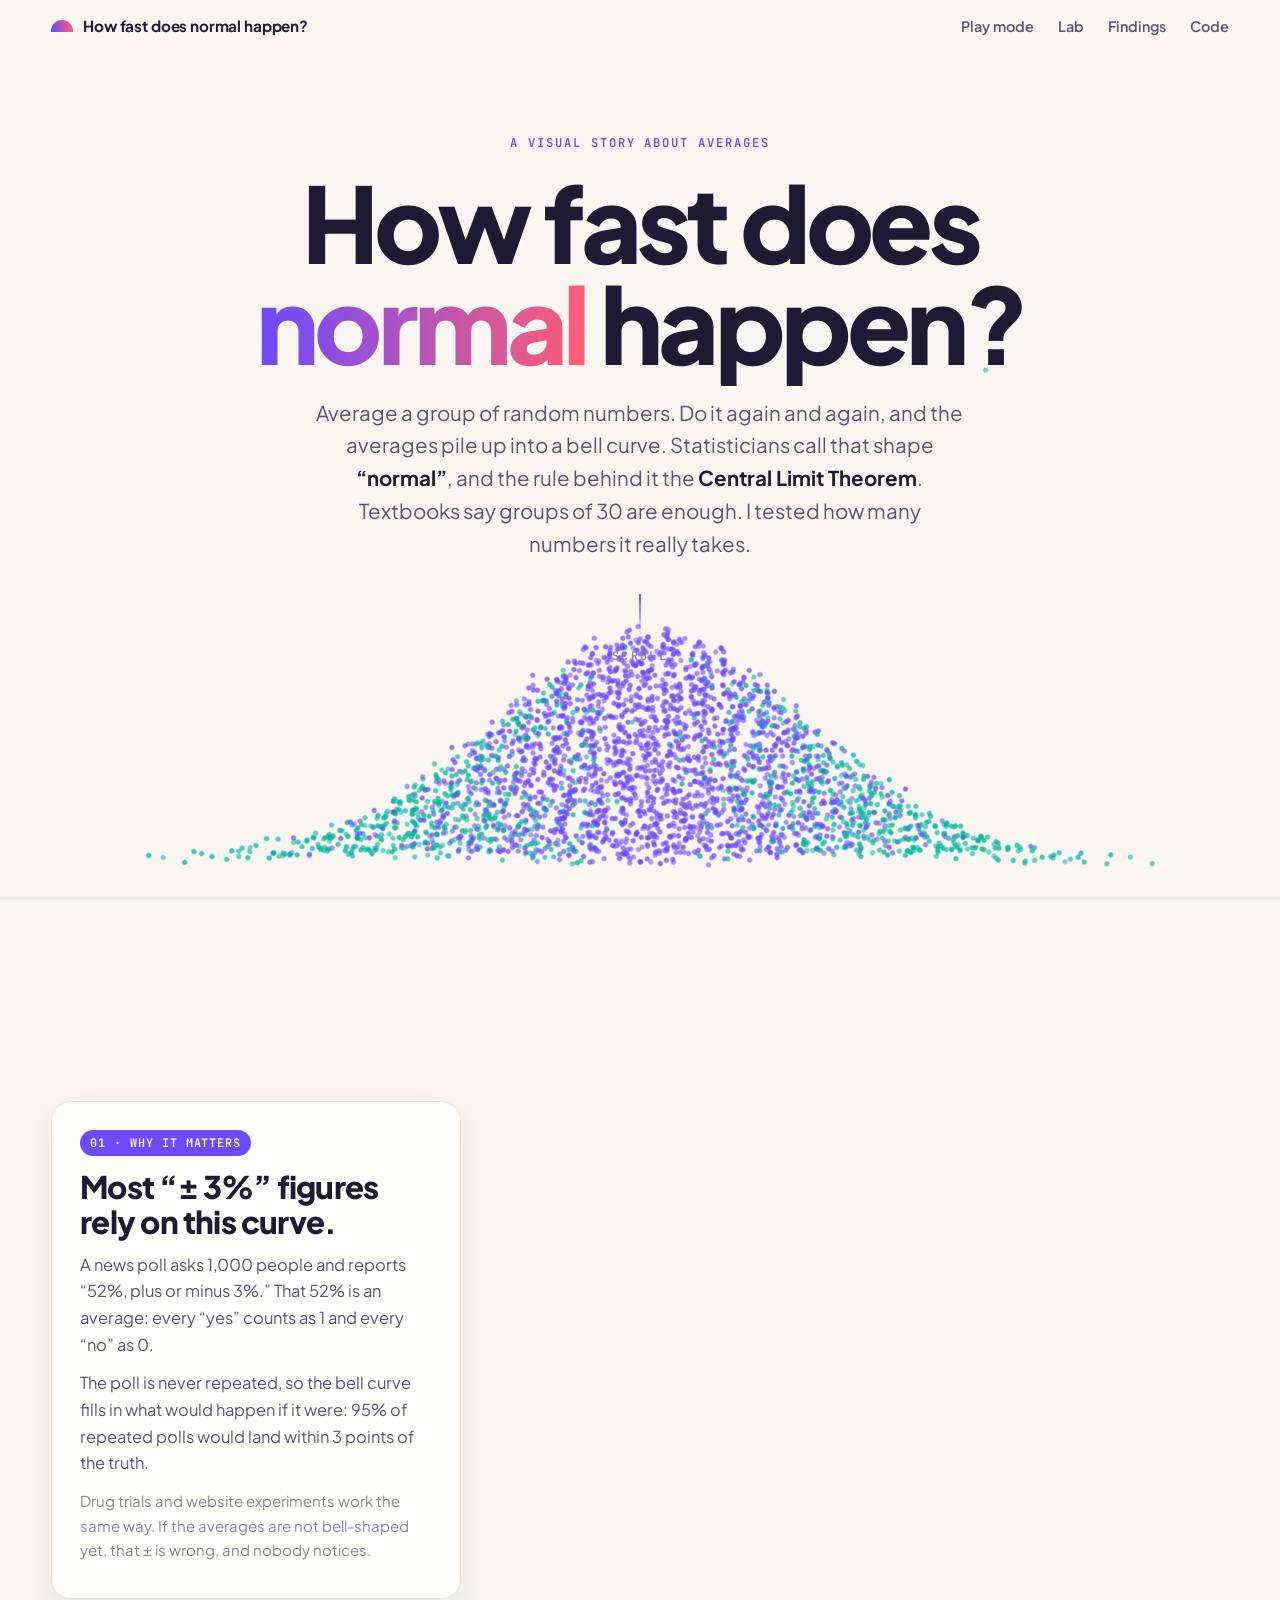
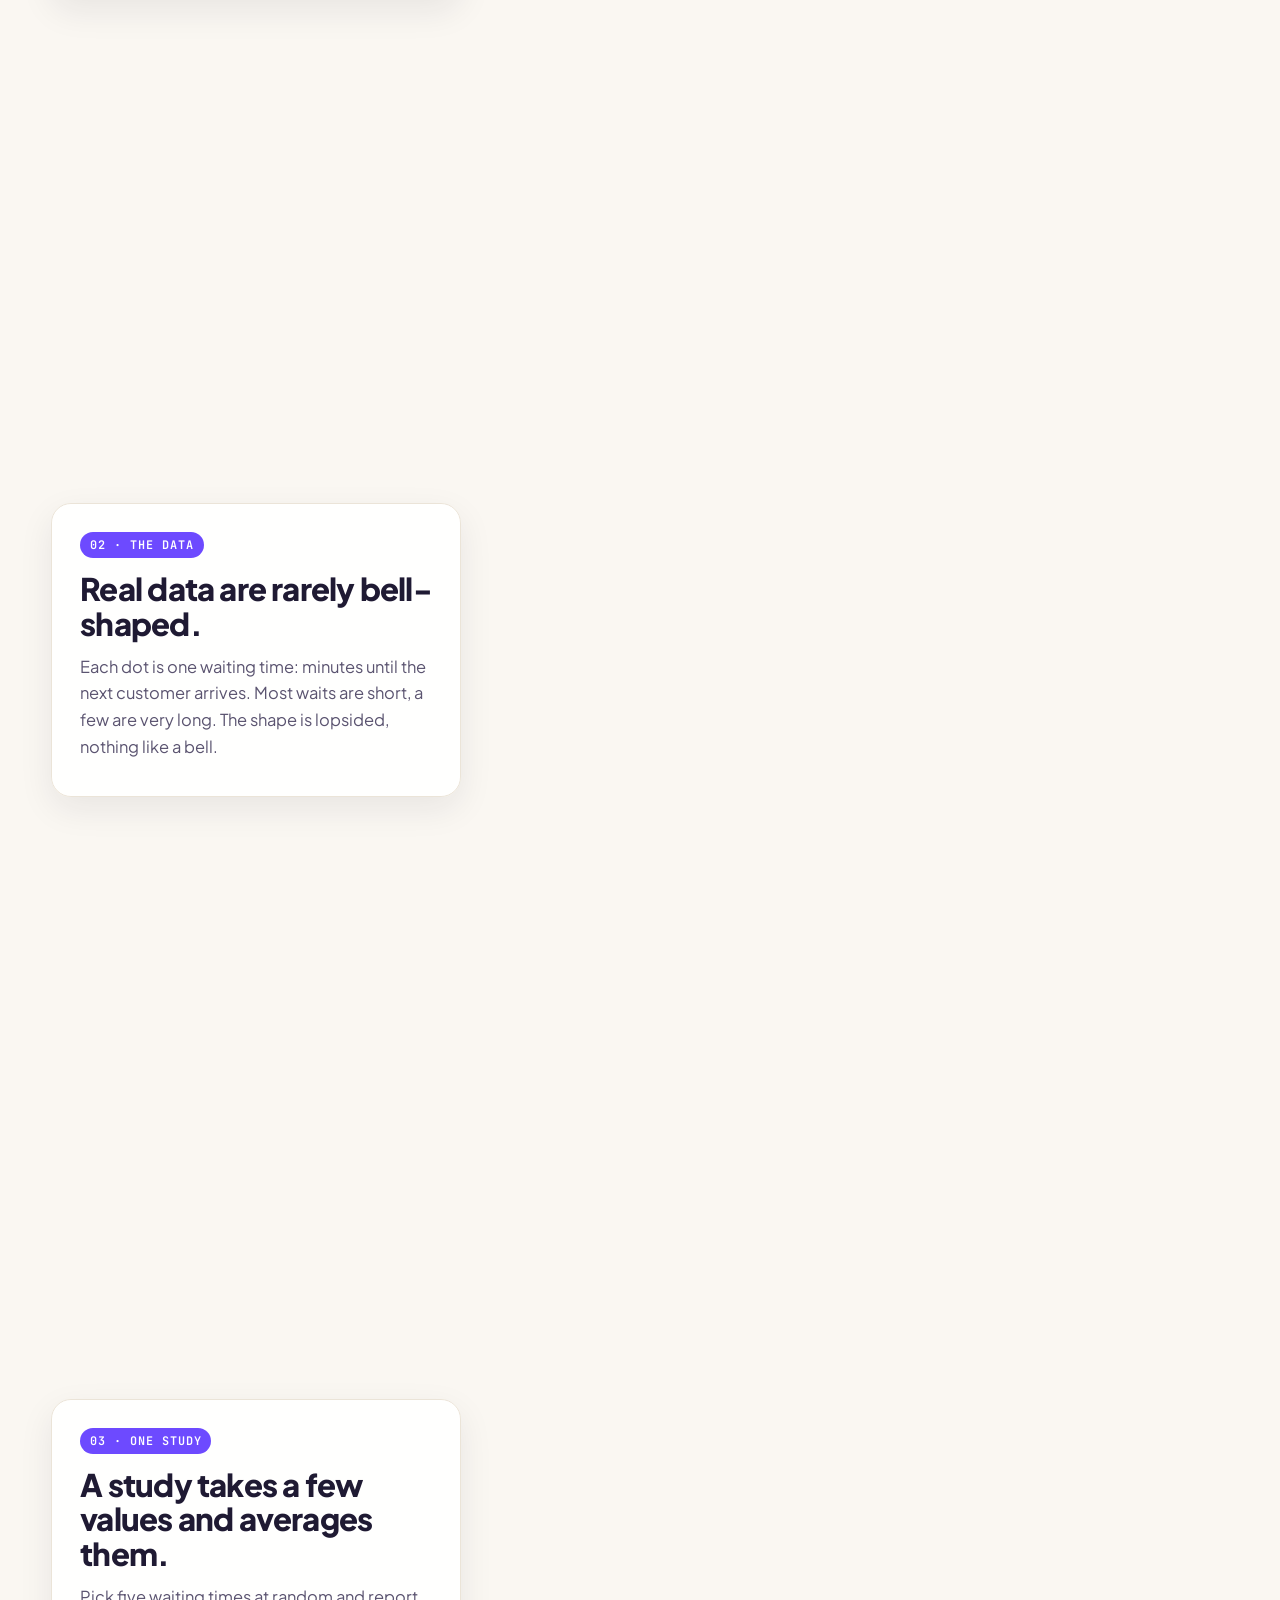
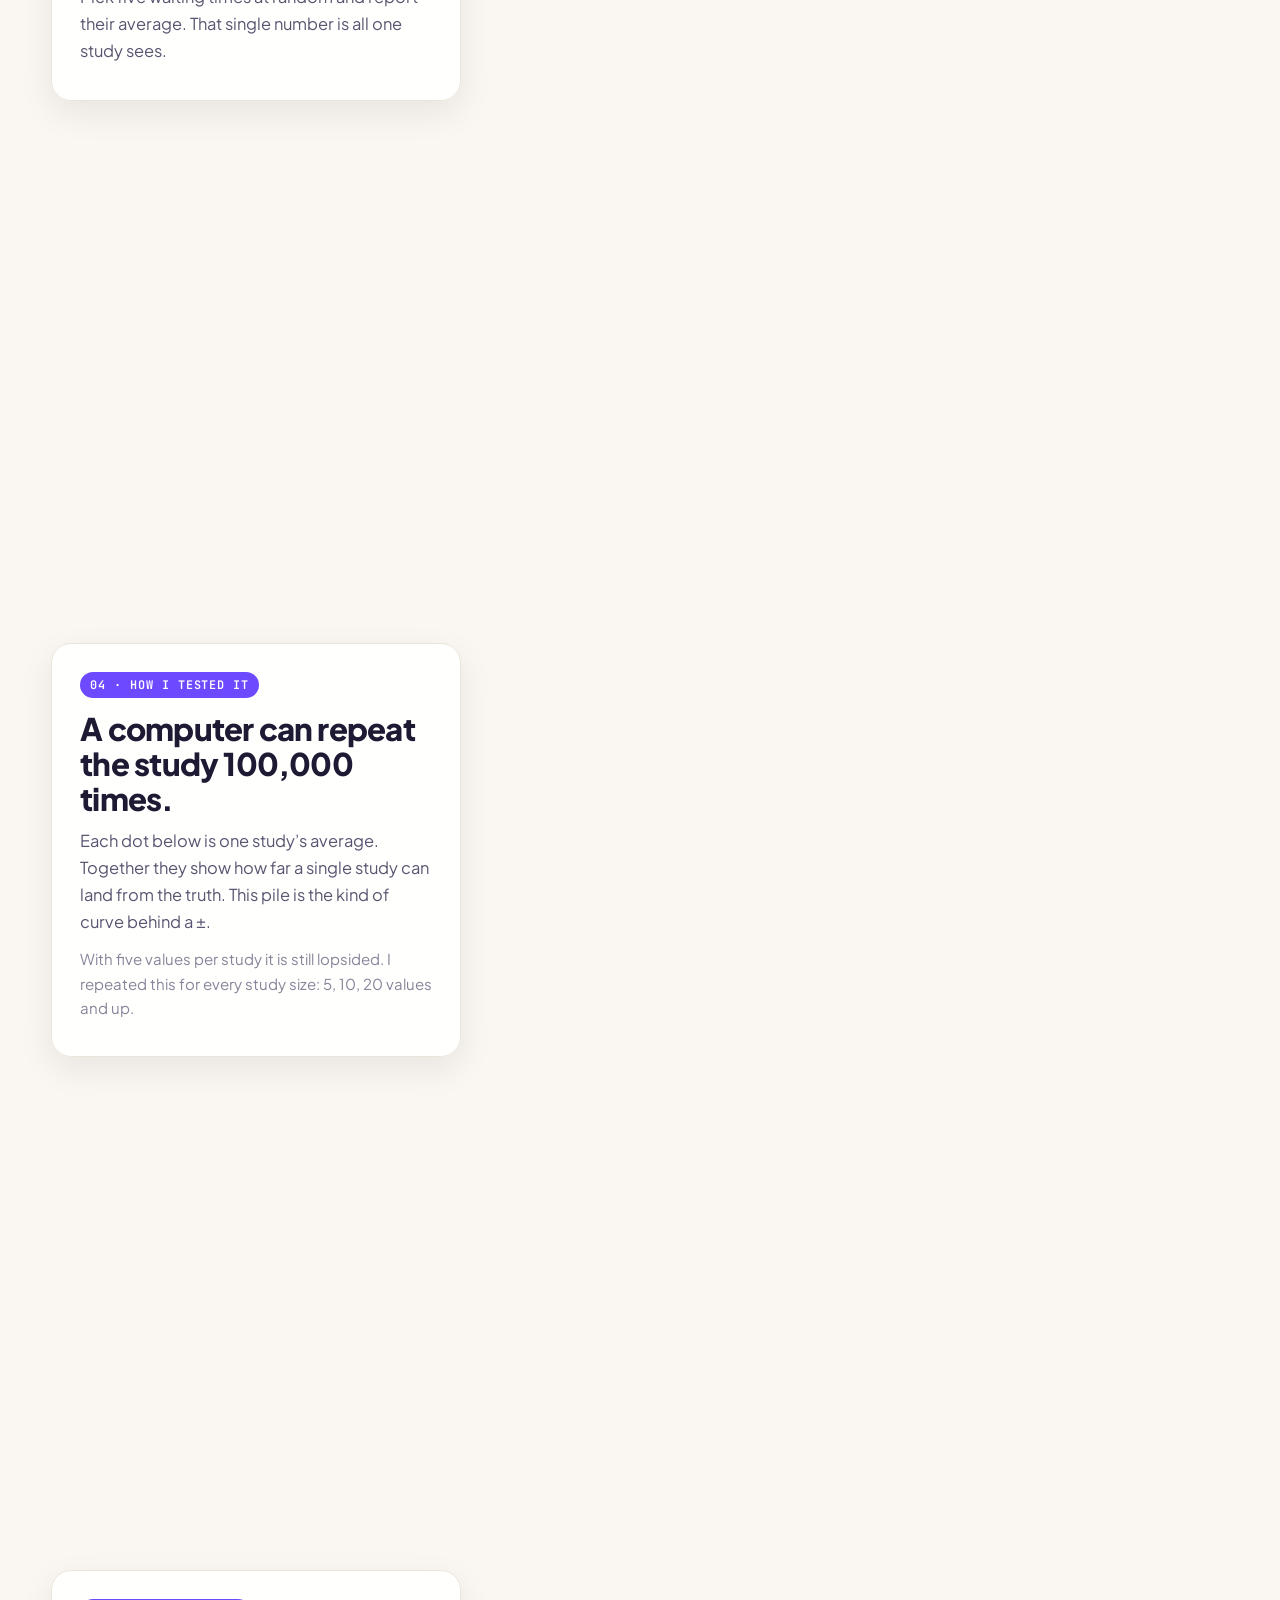
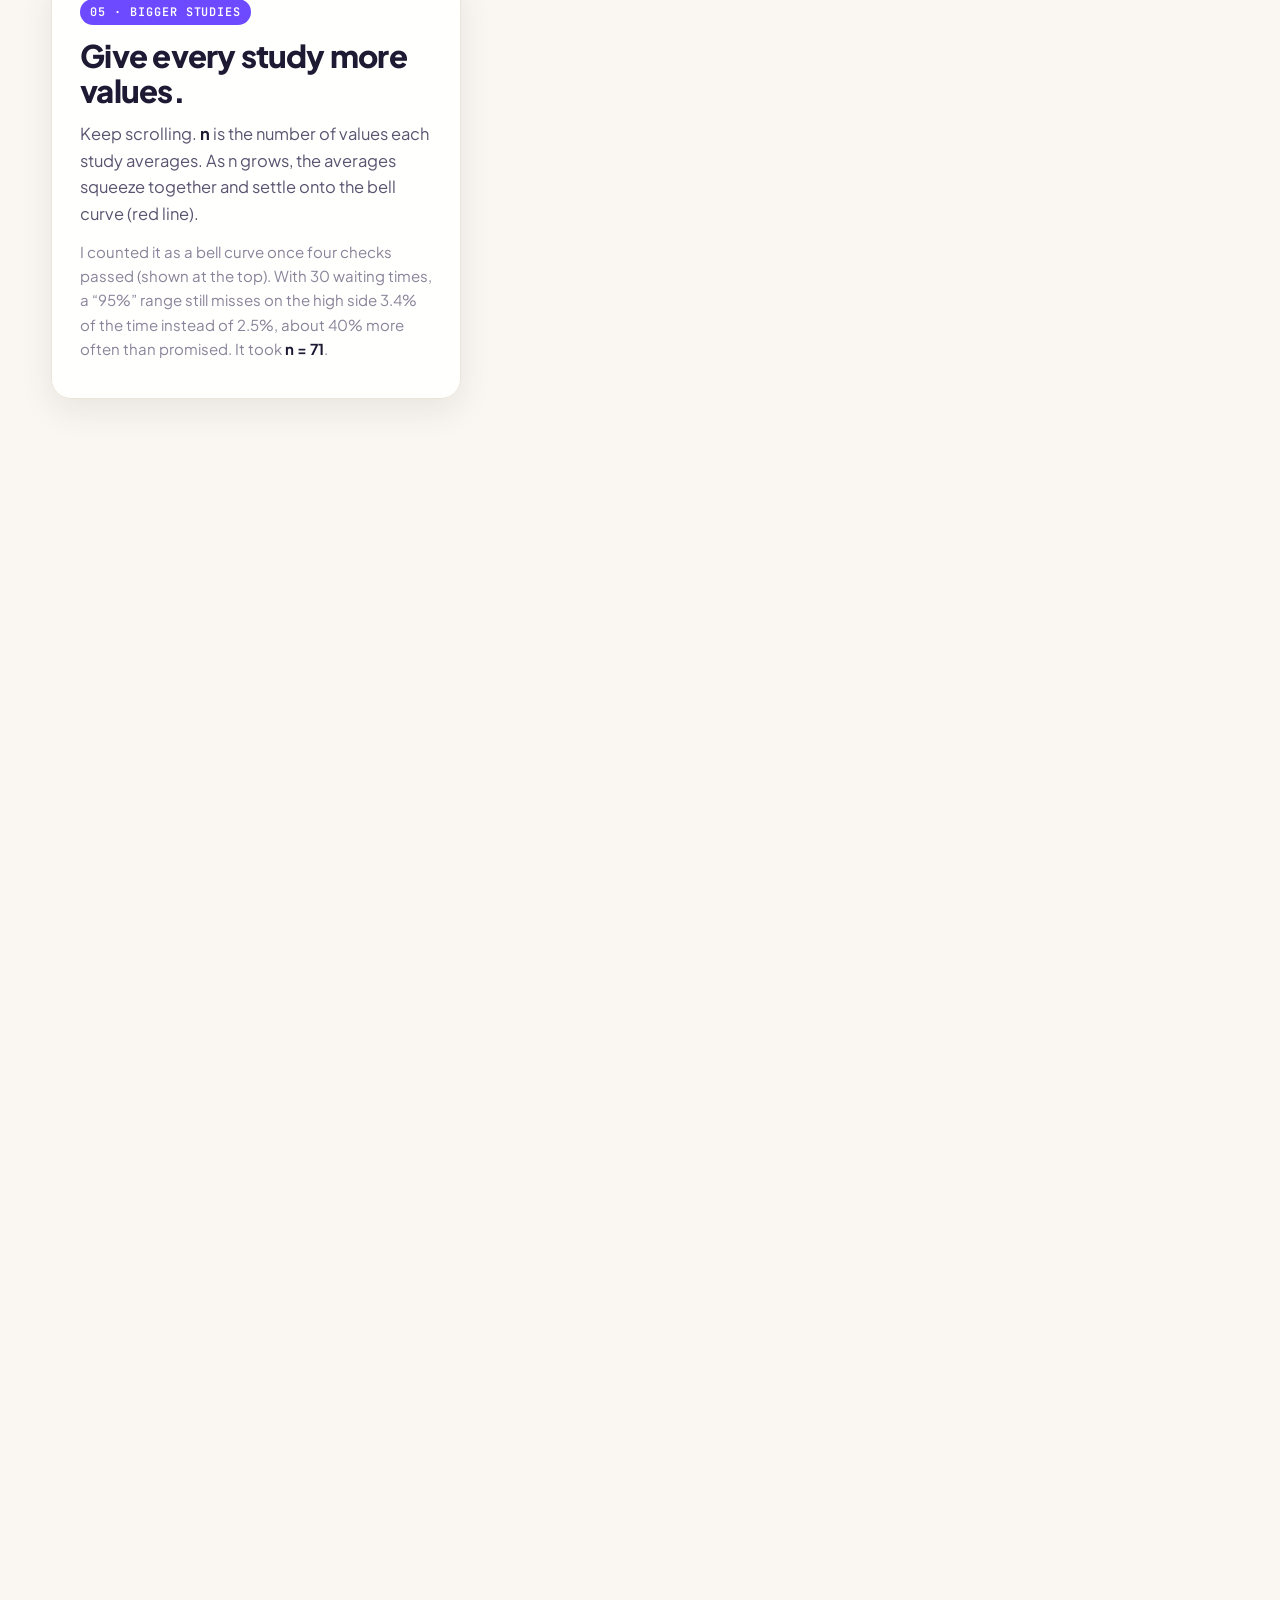
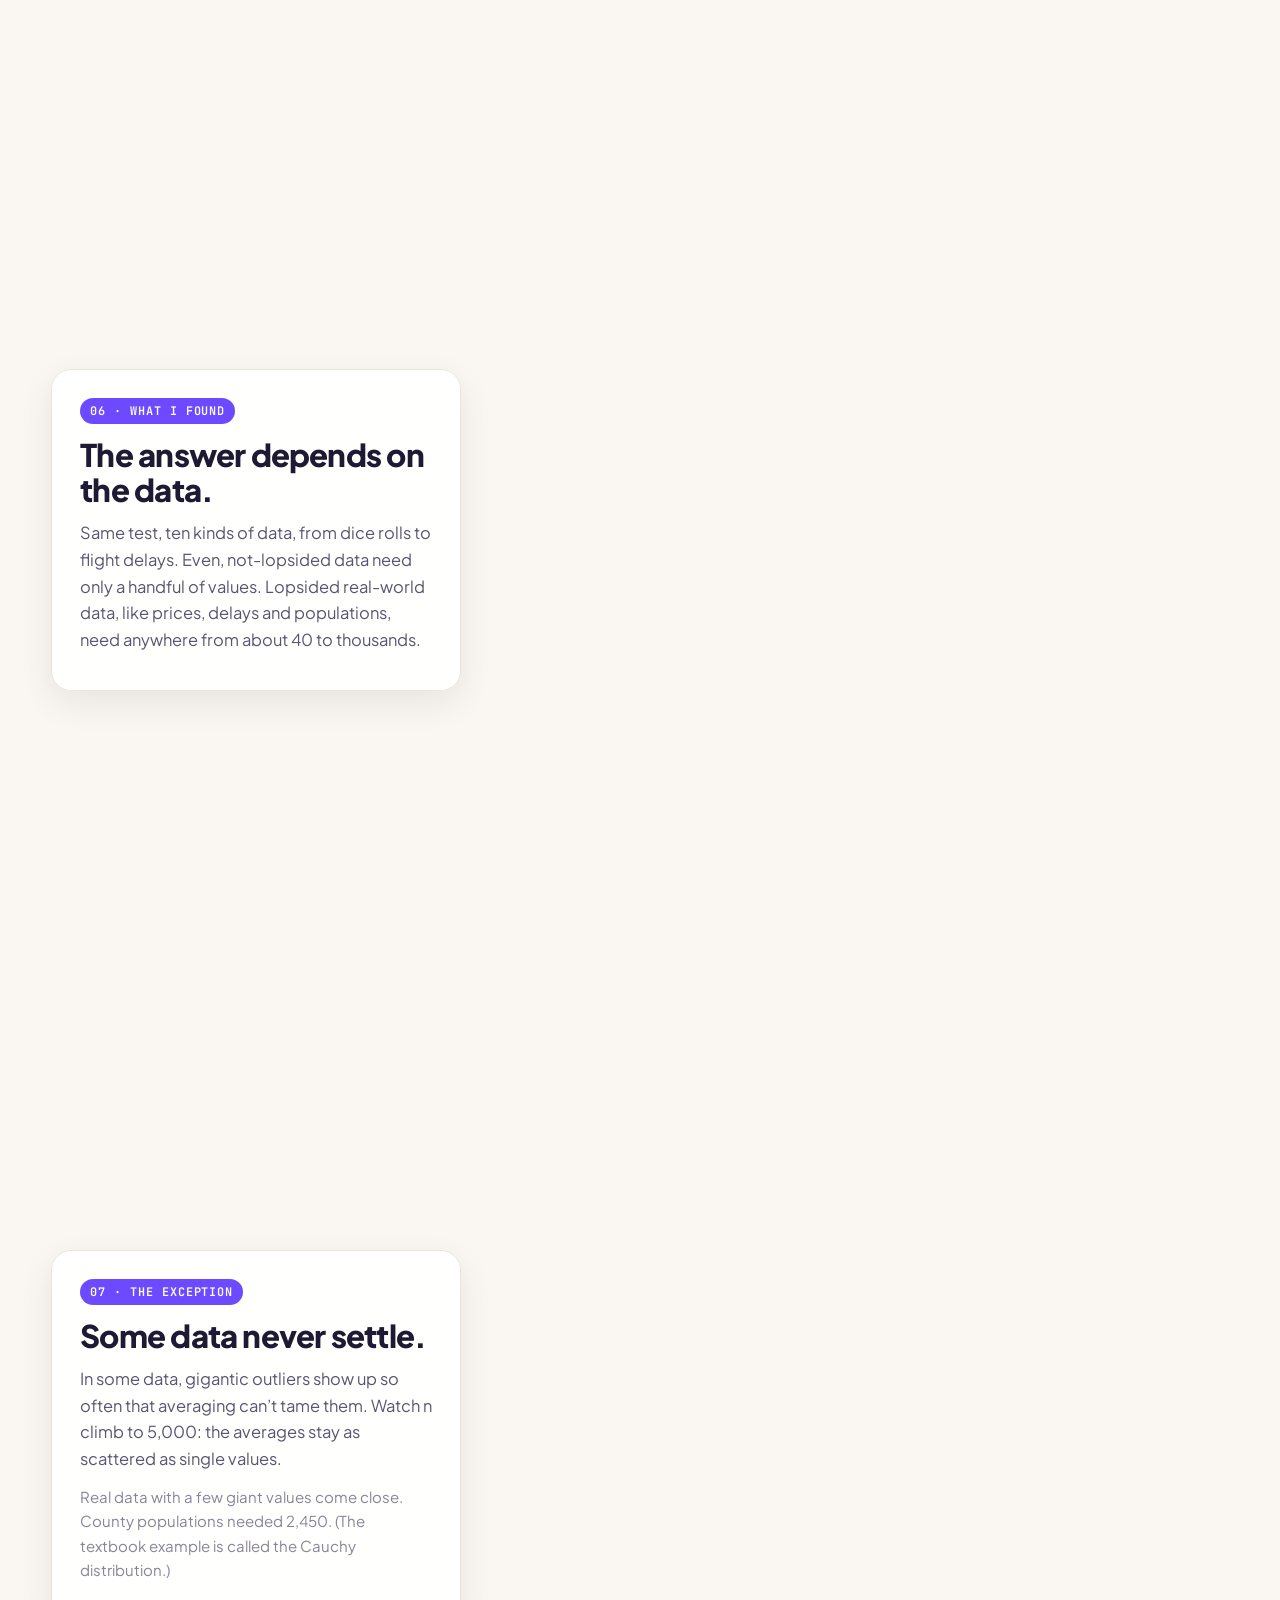
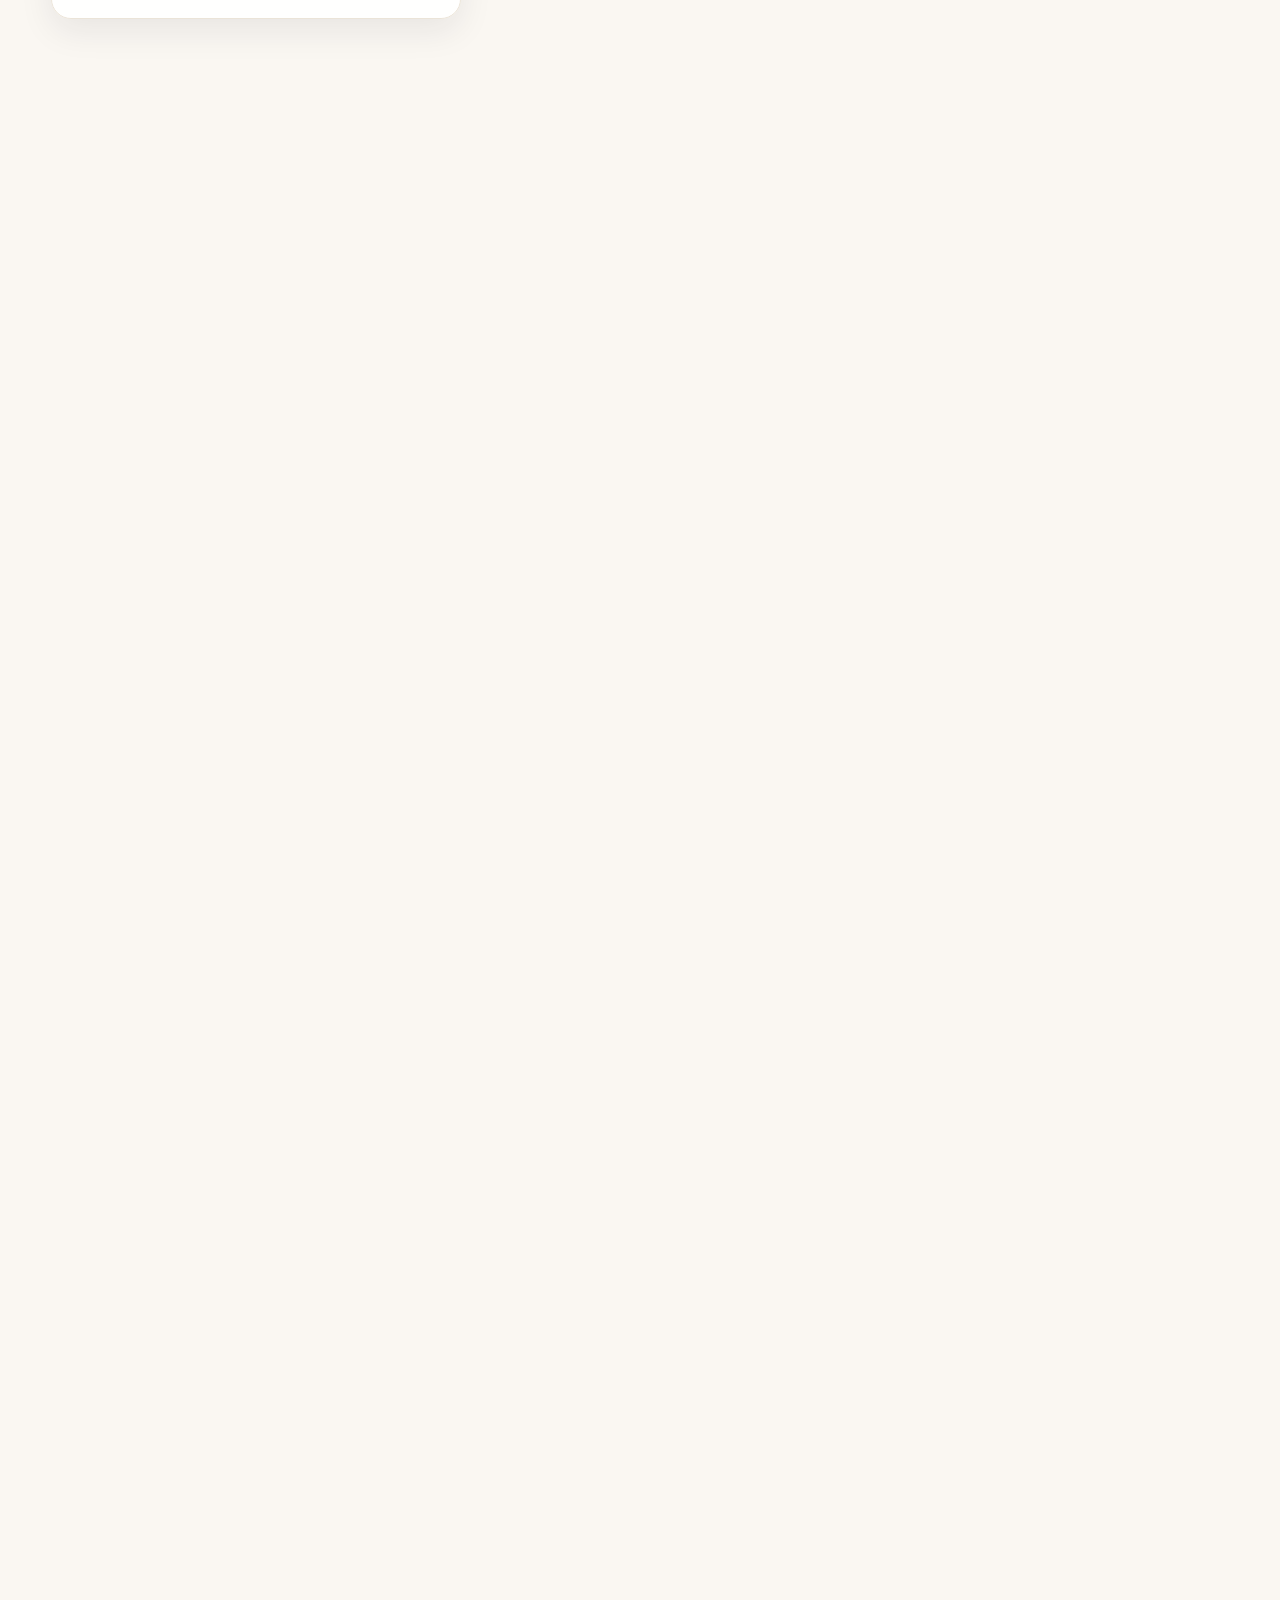
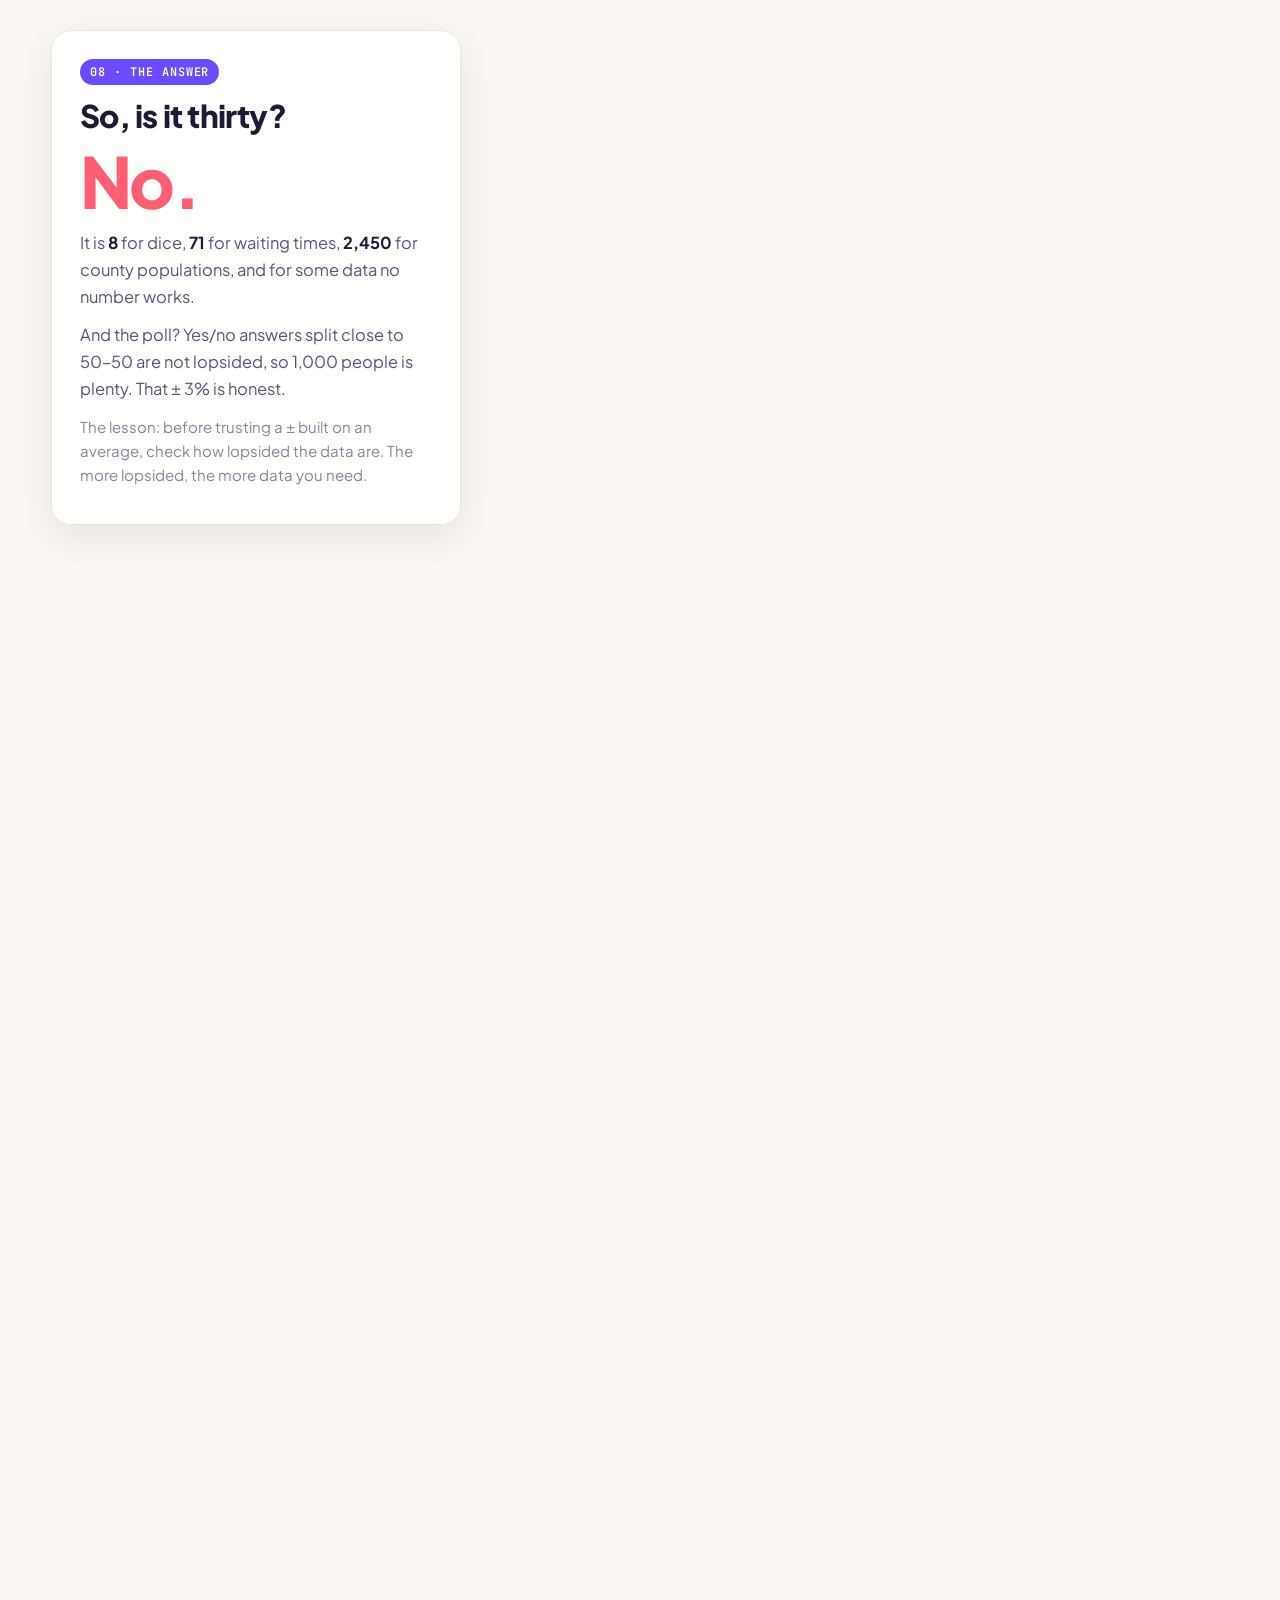
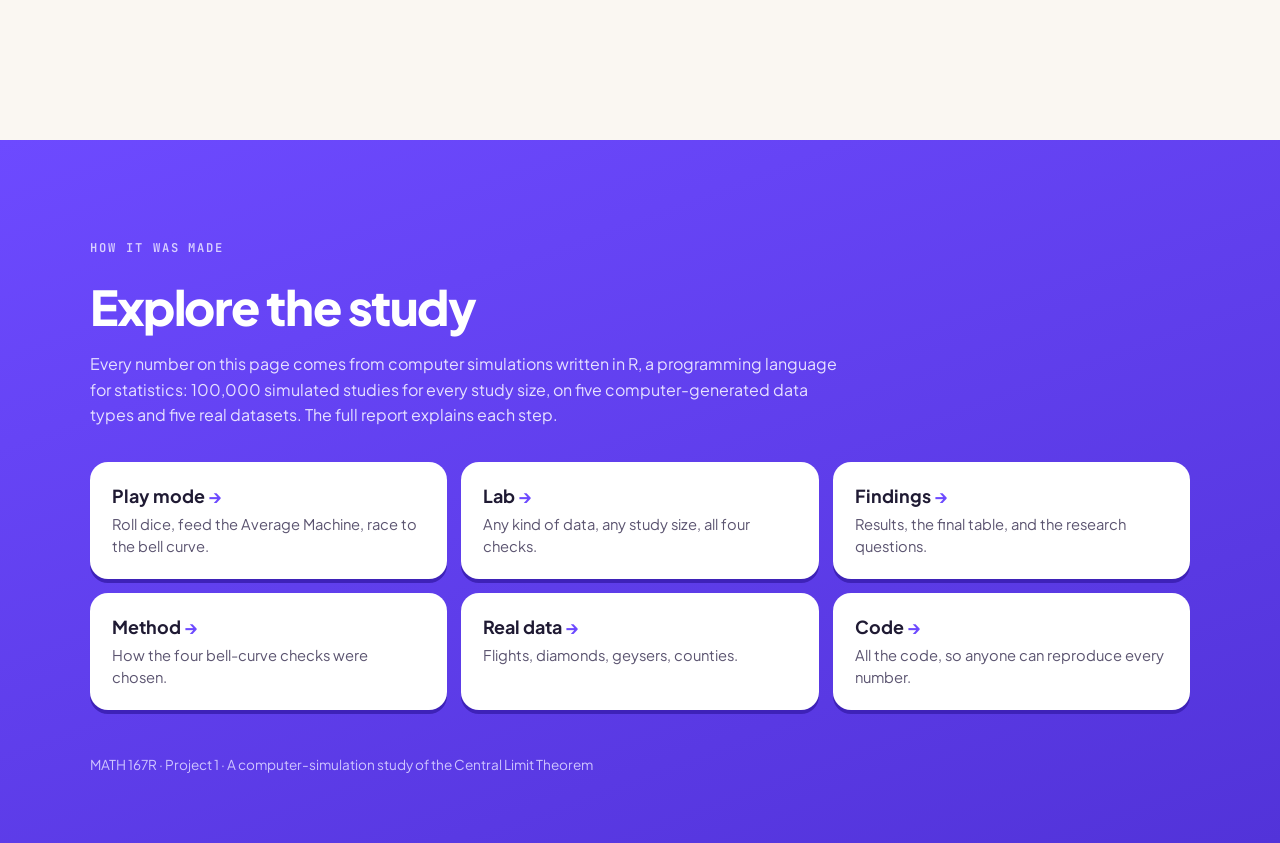
==== commit b3e5bb8c: "Unify the visual style of Story mode, Play mode and the report - Story mode moves to the light Play-" ====
--- a/index.html
+++ b/index.html
@@ -7,7 +7,7 @@
 <meta name="description" content="A visual essay on the Central Limit Theorem: when averages become a bell curve, why the rule of 30 fails, and when no sample size is enough.">
 <link rel="preconnect" href="https://fonts.googleapis.com">
 <link rel="preconnect" href="https://fonts.gstatic.com" crossorigin>
-<link href="https://fonts.googleapis.com/css2?family=Inter+Tight:wght@500;600;700;800&family=Inter:wght@400;500;600&family=JetBrains+Mono:wght@500;600&display=swap" rel="stylesheet">
+<link href="https://fonts.googleapis.com/css2?family=Plus+Jakarta+Sans:wght@400;500;600;700;800&family=JetBrains+Mono:wght@500;600&display=swap" rel="stylesheet">
 <link rel="stylesheet" href="assets/story.css">
 </head>
 <body>
@@ -78,7 +78,7 @@
       <div class="card">
         <span class="num">05 · BIGGER STUDIES</span>
         <h2>Give every study more values.</h2>
-        <p>Keep scrolling. <b>n</b> is the number of values each study averages. As n grows, the averages squeeze together and settle onto the bell curve (white line).</p>
+        <p>Keep scrolling. <b>n</b> is the number of values each study averages. As n grows, the averages squeeze together and settle onto the bell curve (red line).</p>
         <p class="dim">I counted it as a bell curve once four checks passed (shown at the top). With 30 waiting times, a “95%” range still misses on the high side 3.4% of the time instead of 2.5%, about 40% more often than promised. It took <b>n = 71</b>.</p>
       </div>
     </section>
--- a/assets/story.css
+++ b/assets/story.css
@@ -1,108 +1,109 @@
+/* Story mode — shares its palette and type with Play mode (assets/play.css). */
 :root {
-  --bg: #07080d;
-  --bg2: #0d1120;
-  --text: #eef0f6;
-  --muted: #8b91a3;
-  --line: rgba(255, 255, 255, .09);
-  --cyan: #67e8f9;
-  --coral: #ff7a7a;
-  --gold: #ffd166;
-  --violet: #a78bfa;
+  --bg: #faf7f2;
+  --ink: #1f1a33;
+  --ink2: #5b5470;
+  --muted: #8a8399;
+  --line: #ebe4d8;
+  --purple: #6d4aff; --purple-d: #5233d9;
+  --coral: #ff5d73;
+  --teal: #00b8a0;
+  --yellow: #ffc23d; --yellow-d: #d99a00;
+  --blue: #3d7bfd;
+  --good: #16a34a;
 }
 * { box-sizing: border-box; }
 html { scroll-behavior: smooth; }
-body { margin: 0; background: var(--bg); color: var(--text); font-family: Inter, system-ui, sans-serif; -webkit-font-smoothing: antialiased; }
+body { margin: 0; background: var(--bg); color: var(--ink); font-family: "Plus Jakarta Sans", system-ui, sans-serif; -webkit-font-smoothing: antialiased; }
 a { color: inherit; text-decoration: none; }
-b { color: #fff; font-weight: 600; }
+b { color: var(--ink); font-weight: 700; }
 
 /* ---------- nav ---------- */
 .nav { position: fixed; top: 0; left: 0; right: 0; z-index: 20; display: flex; align-items: center; justify-content: space-between;
-  padding: 18px 4vw; transition: background .3s, border-color .3s; border-bottom: 1px solid transparent; }
-.nav.solid { background: rgba(7, 8, 13, .72); backdrop-filter: blur(14px); border-color: var(--line); }
-.logo { display: flex; align-items: center; gap: 10px; font: 600 .95rem "Inter Tight", sans-serif; letter-spacing: -.01em; }
-.logo-mark { width: 22px; height: 12px; border-radius: 12px 12px 0 0; background: linear-gradient(90deg, var(--cyan), var(--violet)); }
-.nav-links { display: flex; gap: 26px; font-size: .9rem; color: var(--muted); }
-.nav-links a:hover { color: #fff; }
+  padding: 16px 4vw; transition: background .3s, border-color .3s; border-bottom: 1px solid transparent; }
+.nav.solid { background: rgba(250, 247, 242, .82); backdrop-filter: blur(14px); border-color: var(--line); }
+.logo { display: flex; align-items: center; gap: 10px; font-weight: 700; font-size: .95rem; letter-spacing: -.01em; }
+.logo-mark { width: 22px; height: 12px; border-radius: 12px 12px 0 0; background: linear-gradient(90deg, var(--purple), var(--coral)); }
+.nav-links { display: flex; gap: 24px; font-size: .9rem; font-weight: 600; color: var(--ink2); }
+.nav-links a:hover { color: var(--purple); }
 
 /* ---------- scrollytelling ---------- */
 .scrolly { position: relative; }
-.stage { position: sticky; top: 0; height: 100vh; overflow: hidden;
-  background: radial-gradient(1100px 700px at 72% 45%, #121a33 0%, rgba(7, 8, 13, 0) 65%), var(--bg); }
+.stage { position: sticky; top: 0; height: 100vh; overflow: hidden; background: var(--bg); transition: background-color .9s ease; }
 #viz { width: 100%; height: 100%; display: block; }
 .steps { position: relative; z-index: 2; margin-top: -100vh; pointer-events: none; }
 .step { min-height: 100vh; display: flex; align-items: center; padding: 0 4vw; }
 .step.tall { min-height: 220vh; align-items: flex-start; padding-top: 30vh; }
 .step .card, .hero-inner { pointer-events: auto; }
-.card { max-width: 400px; padding: 30px 30px 26px; border-radius: 16px; background: rgba(13, 16, 28, .62);
-  border: 1px solid var(--line); backdrop-filter: blur(12px); -webkit-backdrop-filter: blur(12px); position: sticky; top: 30vh; }
-.card .num { font: 600 .8rem "JetBrains Mono", monospace; color: var(--cyan); letter-spacing: .1em; }
-.card h2 { font: 700 2rem/1.12 "Inter Tight", sans-serif; letter-spacing: -.025em; margin: 12px 0 14px; }
-.card p { font-size: 1.04rem; line-height: 1.62; color: #b8bfcf; margin: 0 0 12px; }
-.card p.dim { color: var(--muted); font-size: .95rem; }
-.card .answer { font: 800 4.6rem/1 "Inter Tight", sans-serif; color: #fff; letter-spacing: -.04em; margin: 4px 0 14px; }
+.card { max-width: 410px; padding: 28px 28px 24px; border-radius: 20px; background: rgba(255, 255, 255, .92);
+  border: 1px solid var(--line); box-shadow: 0 12px 34px rgba(31, 26, 51, .08); backdrop-filter: blur(8px); position: sticky; top: 30vh; }
+.card .num { display: inline-block; font: 600 .74rem "JetBrains Mono", monospace; letter-spacing: .08em; color: #fff; background: var(--purple);
+  padding: 5px 10px; border-radius: 999px; }
+.card h2 { font-weight: 800; font-size: 1.95rem; line-height: 1.12; letter-spacing: -.025em; margin: 14px 0 12px; }
+.card p { font-size: 1.03rem; line-height: 1.62; color: var(--ink2); margin: 0 0 12px; }
+.card p.dim { color: var(--muted); font-size: .94rem; }
+.card .answer { font-weight: 800; font-size: 4.4rem; line-height: 1; letter-spacing: -.04em; color: var(--coral); margin: 4px 0 14px; }
 
 /* hero */
-.step.hero { align-items: flex-start; justify-content: center; text-align: center; padding-top: 16vh; }
-.hero-inner { max-width: 900px; }
-.kicker { font: 600 .78rem "JetBrains Mono", monospace; letter-spacing: .16em; text-transform: uppercase; color: var(--cyan); margin: 0 0 22px; }
-.hero h1 { font: 800 clamp(3rem, 8.4vw, 7.4rem)/.95 "Inter Tight", sans-serif; letter-spacing: -.045em; margin: 0 0 26px;
-  background: linear-gradient(180deg, #fff 30%, #9aa3b8); -webkit-background-clip: text; background-clip: text; color: transparent; }
-.hero h1 em { font-style: normal; background: linear-gradient(90deg, var(--cyan), var(--violet)); -webkit-background-clip: text; background-clip: text; color: transparent; }
-.hero .sub { font-size: clamp(1.05rem, 1.6vw, 1.3rem); line-height: 1.6; color: #aab1c3; max-width: 640px; margin: 0 auto; }
-.scroll-cue { margin-top: 38px; display: inline-flex; flex-direction: column; align-items: center; gap: 10px; font: 500 .75rem "JetBrains Mono", monospace; letter-spacing: .2em; text-transform: uppercase; color: var(--muted); }
-.scroll-cue span { width: 1px; height: 46px; background: linear-gradient(var(--cyan), transparent); animation: cue 1.8s ease-in-out infinite; }
+.step.hero { align-items: flex-start; justify-content: center; text-align: center; padding-top: 15vh; }
+.hero-inner { max-width: 920px; }
+.kicker { font: 600 .76rem "JetBrains Mono", monospace; letter-spacing: .16em; text-transform: uppercase; color: var(--purple); margin: 0 0 20px; }
+.hero h1 { font-weight: 800; font-size: clamp(3rem, 8.2vw, 7.2rem); line-height: .96; letter-spacing: -.045em; margin: 0 0 24px; color: var(--ink); }
+.hero h1 em { font-style: normal; background: linear-gradient(90deg, var(--purple), var(--coral)); -webkit-background-clip: text; background-clip: text; color: transparent; }
+.hero .sub { font-size: clamp(1.05rem, 1.6vw, 1.28rem); line-height: 1.6; color: var(--ink2); max-width: 650px; margin: 0 auto; }
+.scroll-cue { margin-top: 34px; display: inline-flex; flex-direction: column; align-items: center; gap: 10px; font: 600 .74rem "JetBrains Mono", monospace; letter-spacing: .2em; text-transform: uppercase; color: var(--muted); }
+.scroll-cue span { width: 2px; height: 44px; border-radius: 2px; background: linear-gradient(var(--purple), transparent); animation: cue 1.8s ease-in-out infinite; }
 @keyframes cue { 0% { transform: scaleY(0); transform-origin: top; } 50% { transform: scaleY(1); transform-origin: top; } 51% { transform-origin: bottom; } 100% { transform: scaleY(0); transform-origin: bottom; } }
 
 /* HUD */
-.hud { position: absolute; right: 4vw; top: 92px; min-width: 260px; max-width: 330px; padding: 16px 18px; border-radius: 12px; background: rgba(13, 16, 28, .7);
-  border: 1px solid var(--line); backdrop-filter: blur(10px); font: 500 .82rem "JetBrains Mono", monospace; color: var(--muted);
+.hud { position: absolute; right: 4vw; top: 88px; min-width: 260px; max-width: 340px; padding: 16px 18px; border-radius: 16px; background: rgba(255, 255, 255, .95);
+  border: 1px solid var(--line); box-shadow: 0 10px 28px rgba(31, 26, 51, .08); font: 500 .8rem "JetBrains Mono", monospace; color: var(--muted);
   opacity: 0; transform: translateY(-8px); transition: opacity .4s, transform .4s; pointer-events: none; }
 .hud.show { opacity: 1; transform: none; }
 .hud .row { display: flex; justify-content: space-between; gap: 18px; padding: 4px 0; }
-.hud .val { color: #fff; }
-.hud .big { font-size: 1.6rem; color: #fff; font-weight: 600; }
-.hud .bar { height: 4px; border-radius: 4px; background: rgba(255, 255, 255, .08); margin: 6px 0 10px; overflow: hidden; }
-.hud .bar i { display: block; height: 100%; background: var(--coral); transition: width .3s, background .3s; }
+.hud .val { color: var(--ink); }
+.hud .big { font-size: 1.55rem; color: var(--ink); font-weight: 600; }
 .hud .marks { display: none; }
 .hud .marks i { font-style: normal; font-weight: 700; margin-right: 4px; }
-.hud .marks i.pass { color: var(--cyan); } .hud .marks i.fail { color: var(--coral); }
-.hud .check { display: flex; gap: 10px; padding: 5px 0; color: #dfe3ec; line-height: 1.35; }
+.hud .marks i.pass { color: var(--good); } .hud .marks i.fail { color: var(--coral); }
+.hud .check { display: flex; gap: 10px; padding: 5px 0; color: var(--ink); line-height: 1.35; }
 .hud .check .mark { width: 14px; flex: none; font-weight: 700; }
-.hud .check.pass .mark { color: var(--cyan); } .hud .check.fail .mark { color: var(--coral); }
-.hud .dim { color: var(--muted); font-size: .74rem; }
-.hud .verdict { margin-top: 8px; padding-top: 10px; border-top: 1px solid var(--line); color: #fff; letter-spacing: .06em; }
-.hud .dot { display: inline-block; width: 8px; height: 8px; border-radius: 50%; margin-right: 8px; background: var(--coral); box-shadow: 0 0 10px var(--coral); }
-.hud .ok .dot { background: var(--cyan); box-shadow: 0 0 10px var(--cyan); }
-.progress { position: absolute; left: 0; right: 0; bottom: 0; height: 2px; background: rgba(255, 255, 255, .05); }
-.progress span { display: block; height: 100%; width: 0; background: linear-gradient(90deg, var(--cyan), var(--violet)); }
+.hud .check.pass .mark { color: var(--good); } .hud .check.fail .mark { color: var(--coral); }
+.hud .dim { color: var(--muted); font-size: .72rem; }
+.hud .verdict { margin-top: 8px; padding-top: 10px; border-top: 1px solid var(--line); color: var(--ink); font-weight: 600; letter-spacing: .05em; }
+.hud .dot { display: inline-block; width: 9px; height: 9px; border-radius: 50%; margin-right: 8px; background: var(--coral); box-shadow: 0 0 0 4px rgba(255, 93, 115, .18); }
+.hud .ok .dot { background: var(--good); box-shadow: 0 0 0 4px rgba(22, 163, 74, .18); }
+.progress { position: absolute; left: 0; right: 0; bottom: 0; height: 3px; background: rgba(31, 26, 51, .06); }
+.progress span { display: block; height: 100%; width: 0; background: linear-gradient(90deg, var(--purple), var(--coral)); }
 
 /* outro */
-.outro { position: relative; z-index: 3; background: var(--bg); border-top: 1px solid var(--line); padding: 110px 4vw 60px; }
+.outro { position: relative; z-index: 3; background: linear-gradient(160deg, var(--purple), var(--purple-d)); color: #fff; padding: 100px 4vw 56px; }
 .outro-inner { max-width: 1100px; margin: 0 auto; }
-.outro h2 { font: 700 clamp(2rem, 4vw, 3rem) "Inter Tight", sans-serif; letter-spacing: -.03em; margin: 0 0 14px; }
-.outro .how { color: #aab1c3; max-width: 760px; line-height: 1.6; margin: 0 0 34px; }
-.links { display: grid; grid-template-columns: repeat(3, minmax(0, 1fr)); gap: 1px; background: var(--line); border: 1px solid var(--line); border-radius: 16px; overflow: hidden; }
-.links a { background: var(--bg); padding: 26px 24px; transition: background .2s; }
-.links a:hover { background: #0f1323; }
-.links span { display: block; font: 600 1.15rem "Inter Tight", sans-serif; margin-bottom: 6px; }
-.links span::after { content: " →"; color: var(--cyan); }
-.links small { color: var(--muted); font-size: .92rem; line-height: 1.5; }
-.fine { margin-top: 50px; color: #5d6476; font-size: .85rem; }
+.outro .kicker { color: #d9d0ff; }
+.outro h2 { font-weight: 800; font-size: clamp(2rem, 4vw, 3rem); letter-spacing: -.03em; margin: 0 0 14px; }
+.outro .how { color: #e6e0ff; max-width: 760px; line-height: 1.6; margin: 0 0 34px; }
+.links { display: grid; grid-template-columns: repeat(3, minmax(0, 1fr)); gap: 14px; }
+.links a { background: #fff; color: var(--ink); padding: 22px 22px; border-radius: 18px; box-shadow: 0 4px 0 #3e22b8; transition: transform .12s; }
+.links a:hover { transform: translateY(-3px); }
+.links span { display: block; font-weight: 700; font-size: 1.12rem; margin-bottom: 6px; }
+.links span::after { content: " →"; color: var(--purple); }
+.links small { color: var(--ink2); font-size: .92rem; line-height: 1.5; }
+.fine { margin-top: 46px; color: #cfc5ff; font-size: .85rem; }
 
 @media (max-width: 760px) {
-  .nav { padding: 14px 16px; }
+  .nav { padding: 12px 16px; }
   .nav-links { gap: 14px; font-size: .82rem; }
   .nav-links a:nth-child(n+3) { display: none; }
   .logo { font-size: .85rem; }
   .step { padding: 0 14px; align-items: flex-end; padding-bottom: 6vh; }
   .step.tall { padding-top: 0; align-items: flex-start; }
   .card { max-width: none; width: 100%; padding: 20px; top: 58vh; }
-  .card h2 { font-size: 1.45rem; }
+  .card h2 { font-size: 1.42rem; }
   .card p { font-size: .96rem; }
-  .card .answer { font-size: 3.2rem; }
-  .step.hero { padding-top: 14vh; align-items: flex-start; }
-  .hud { left: 14px; right: 14px; top: 62px; min-width: 0; padding: 8px 12px; font-size: .74rem; display: flex; align-items: center; justify-content: space-between; gap: 10px; }
-  .hud .row:not(:first-child), .hud .bar, .hud .check { display: none; }
+  .card .answer { font-size: 3.1rem; }
+  .step.hero { padding-top: 13vh; align-items: flex-start; }
+  .hud { left: 14px; right: 14px; top: 60px; min-width: 0; padding: 8px 12px; font-size: .74rem; display: flex; align-items: center; justify-content: space-between; gap: 10px; }
+  .hud .row:not(:first-child), .hud .check { display: none; }
   .hud .row:first-child span:first-child { display: none; }
   .hud .verdict { margin: 0; padding: 0; border: 0; }
   .hud .verdict .dim { display: none; }
@@ -110,4 +111,4 @@
   .hud .big { font-size: 1.1rem; }
   .links { grid-template-columns: 1fr; }
 }
-@media (prefers-reduced-motion: reduce) { html { scroll-behavior: auto; } .scroll-cue span { animation: none; } }
+@media (prefers-reduced-motion: reduce) { html { scroll-behavior: auto; } .scroll-cue span { animation: none; } .stage { transition: none; } }
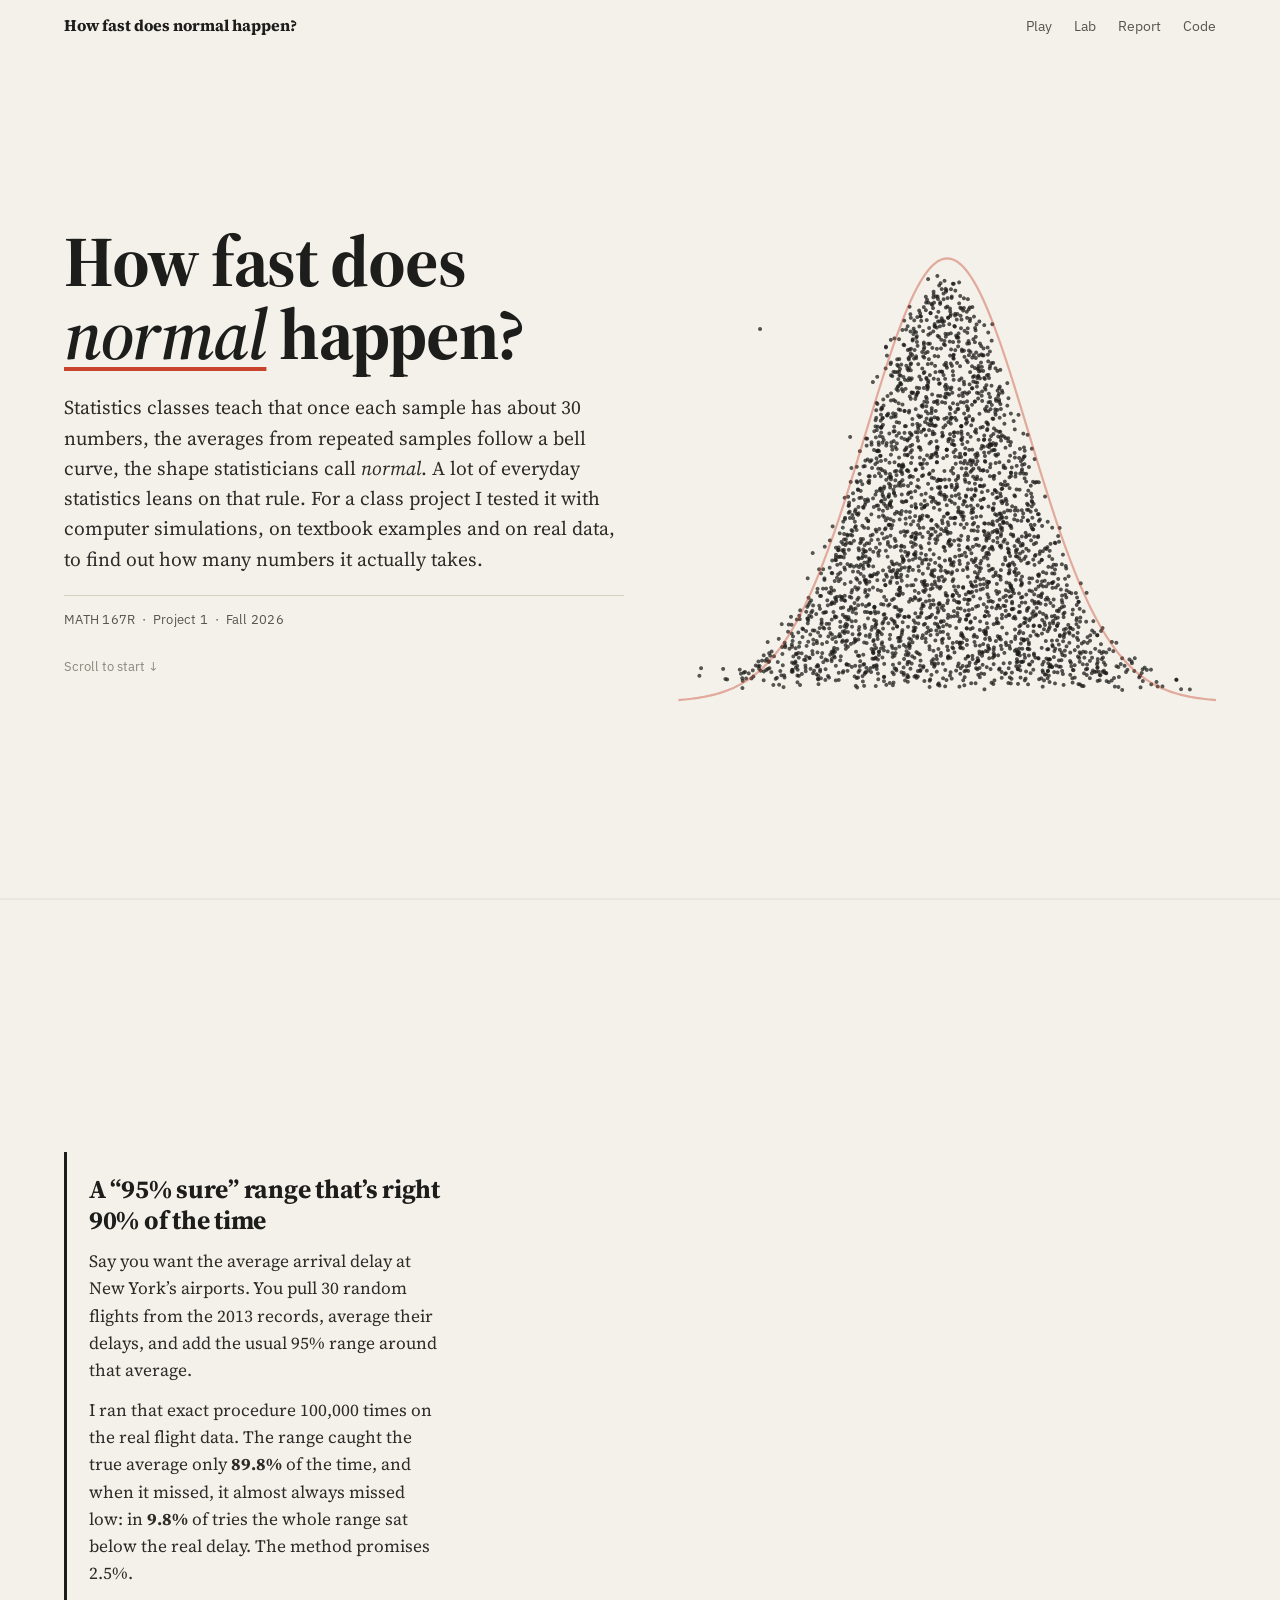
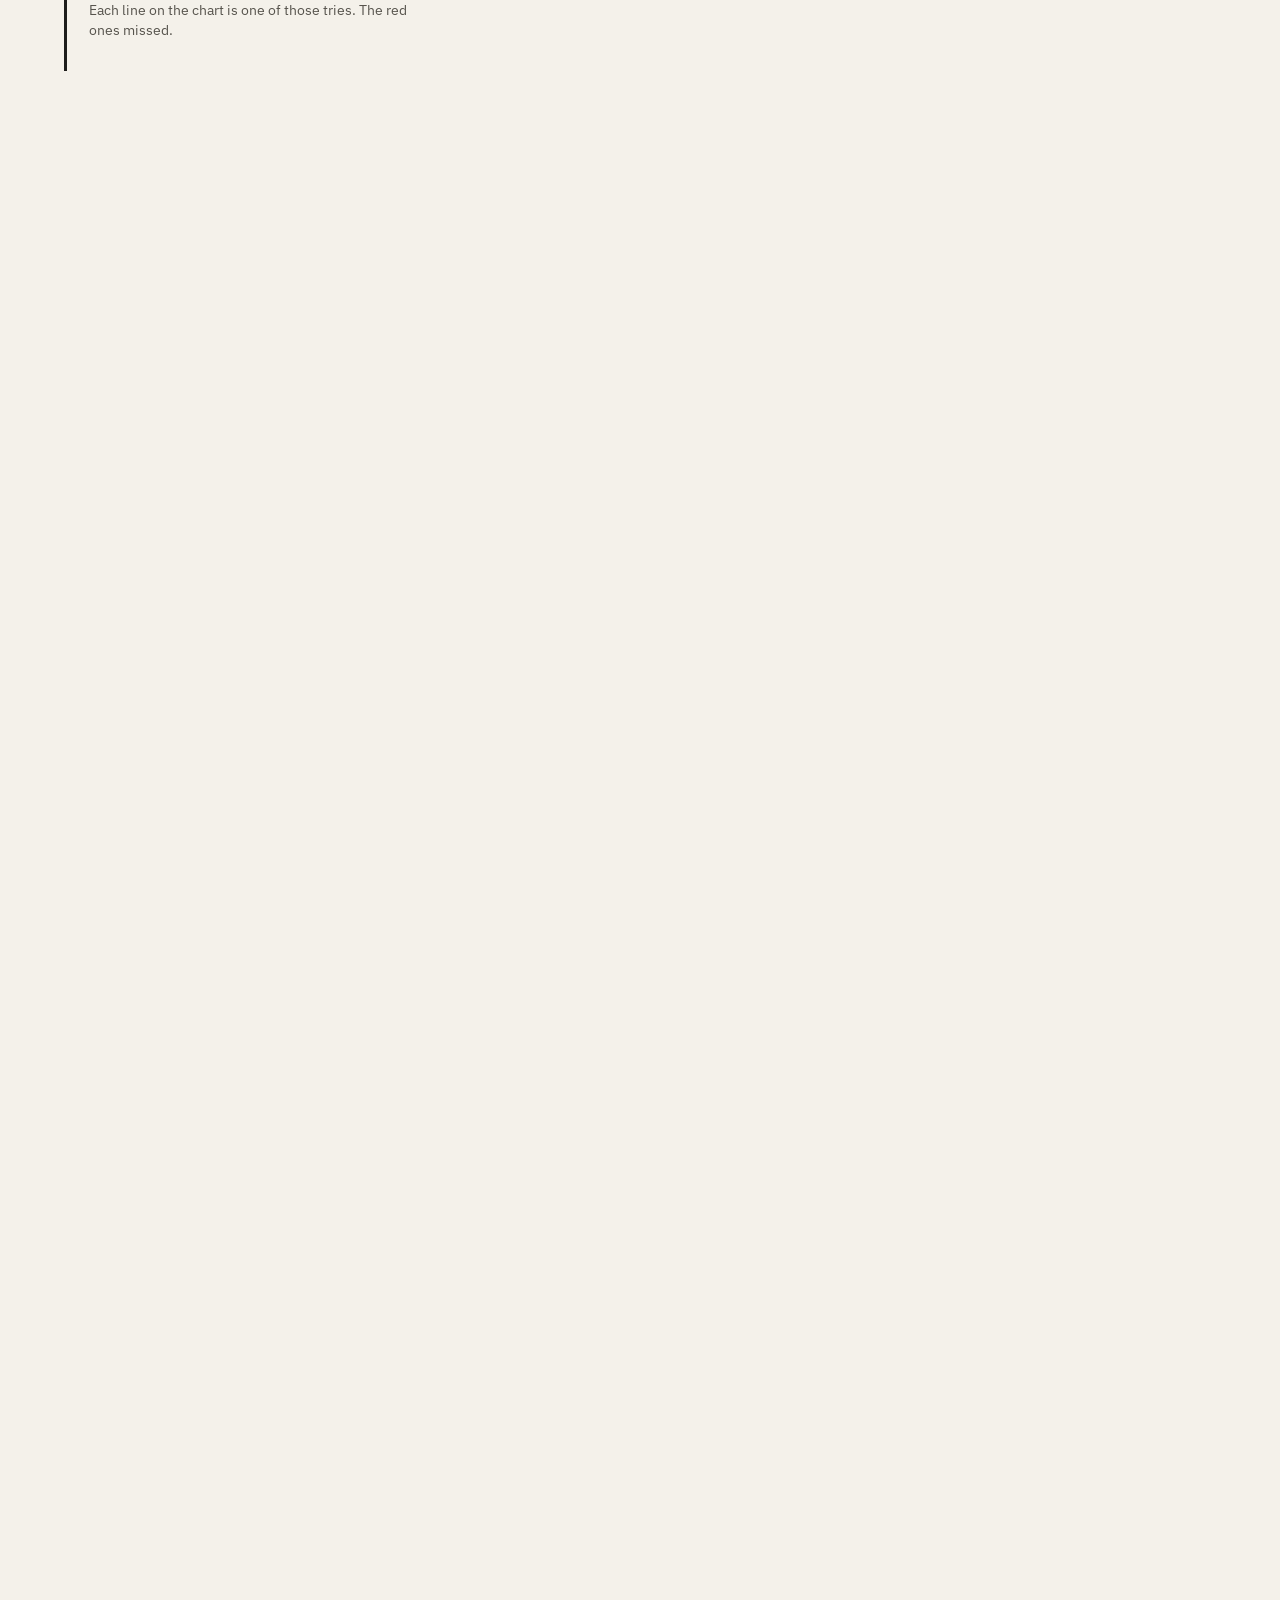
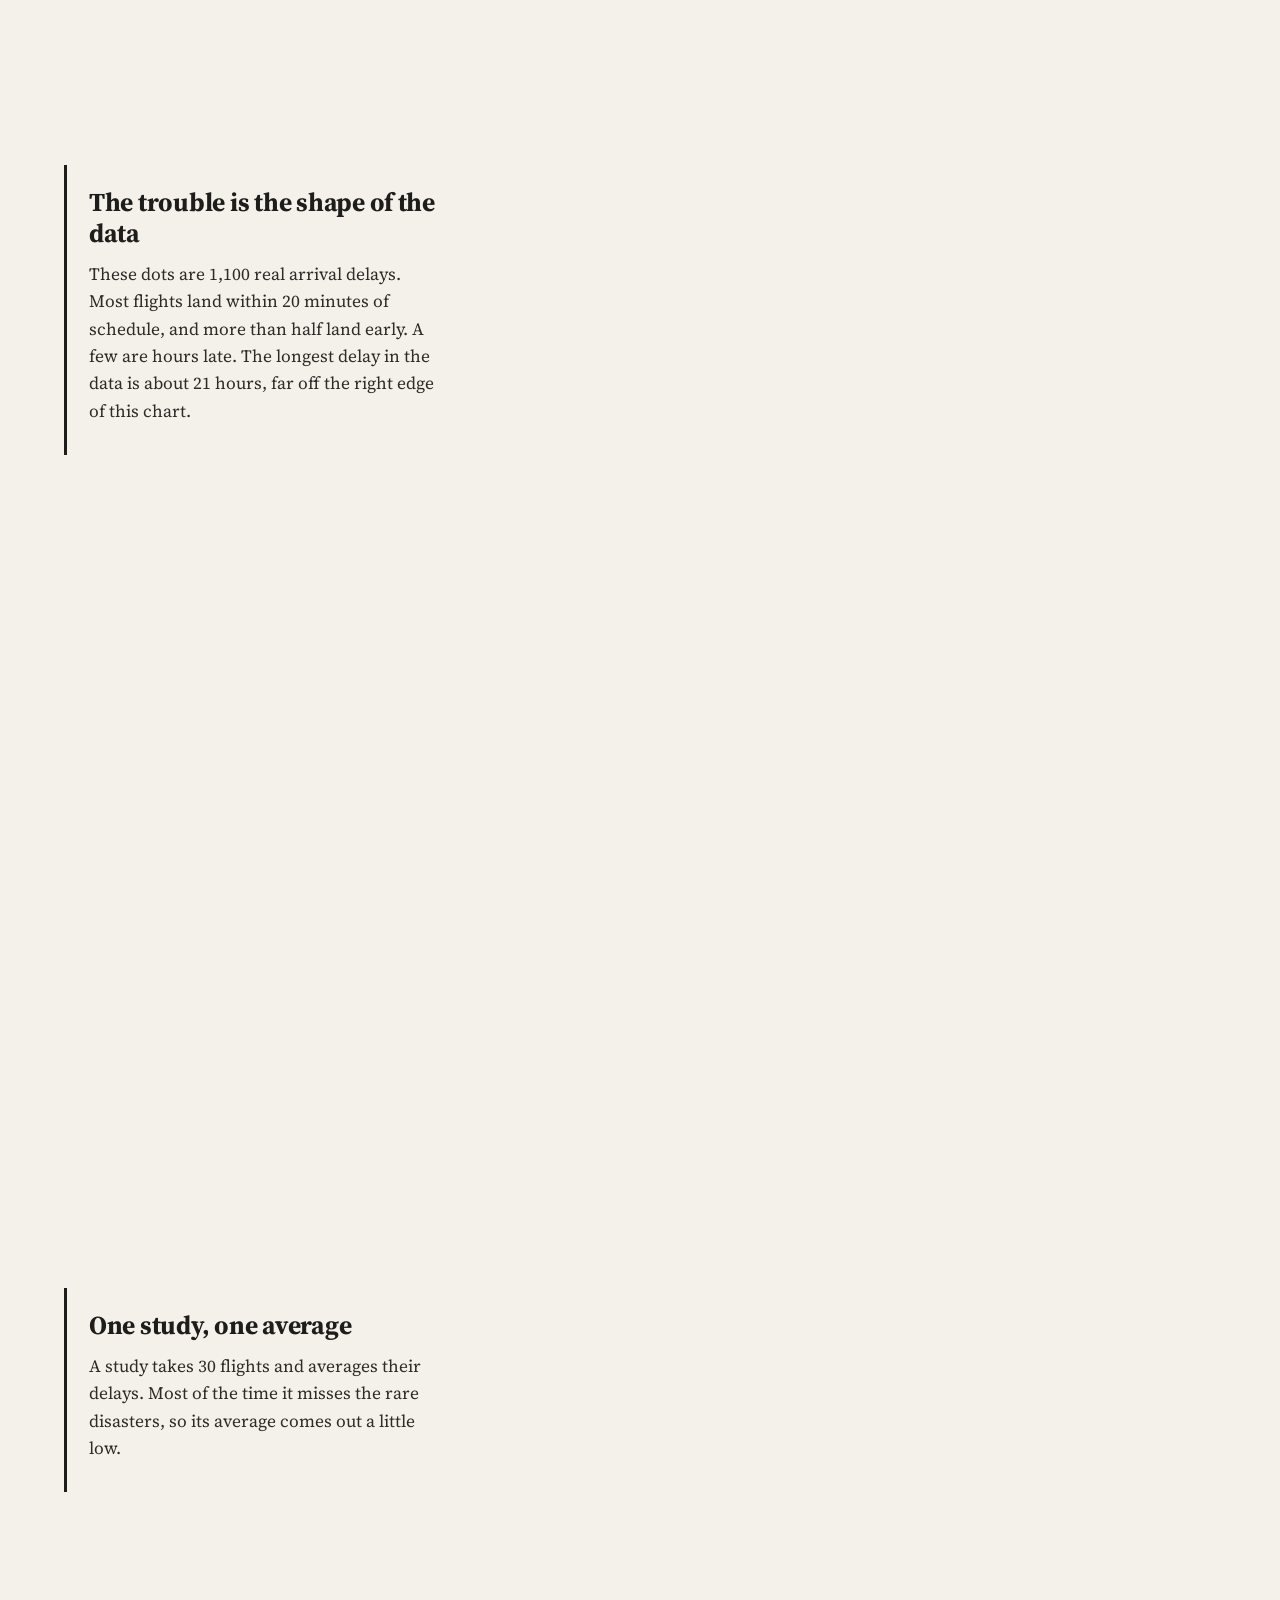
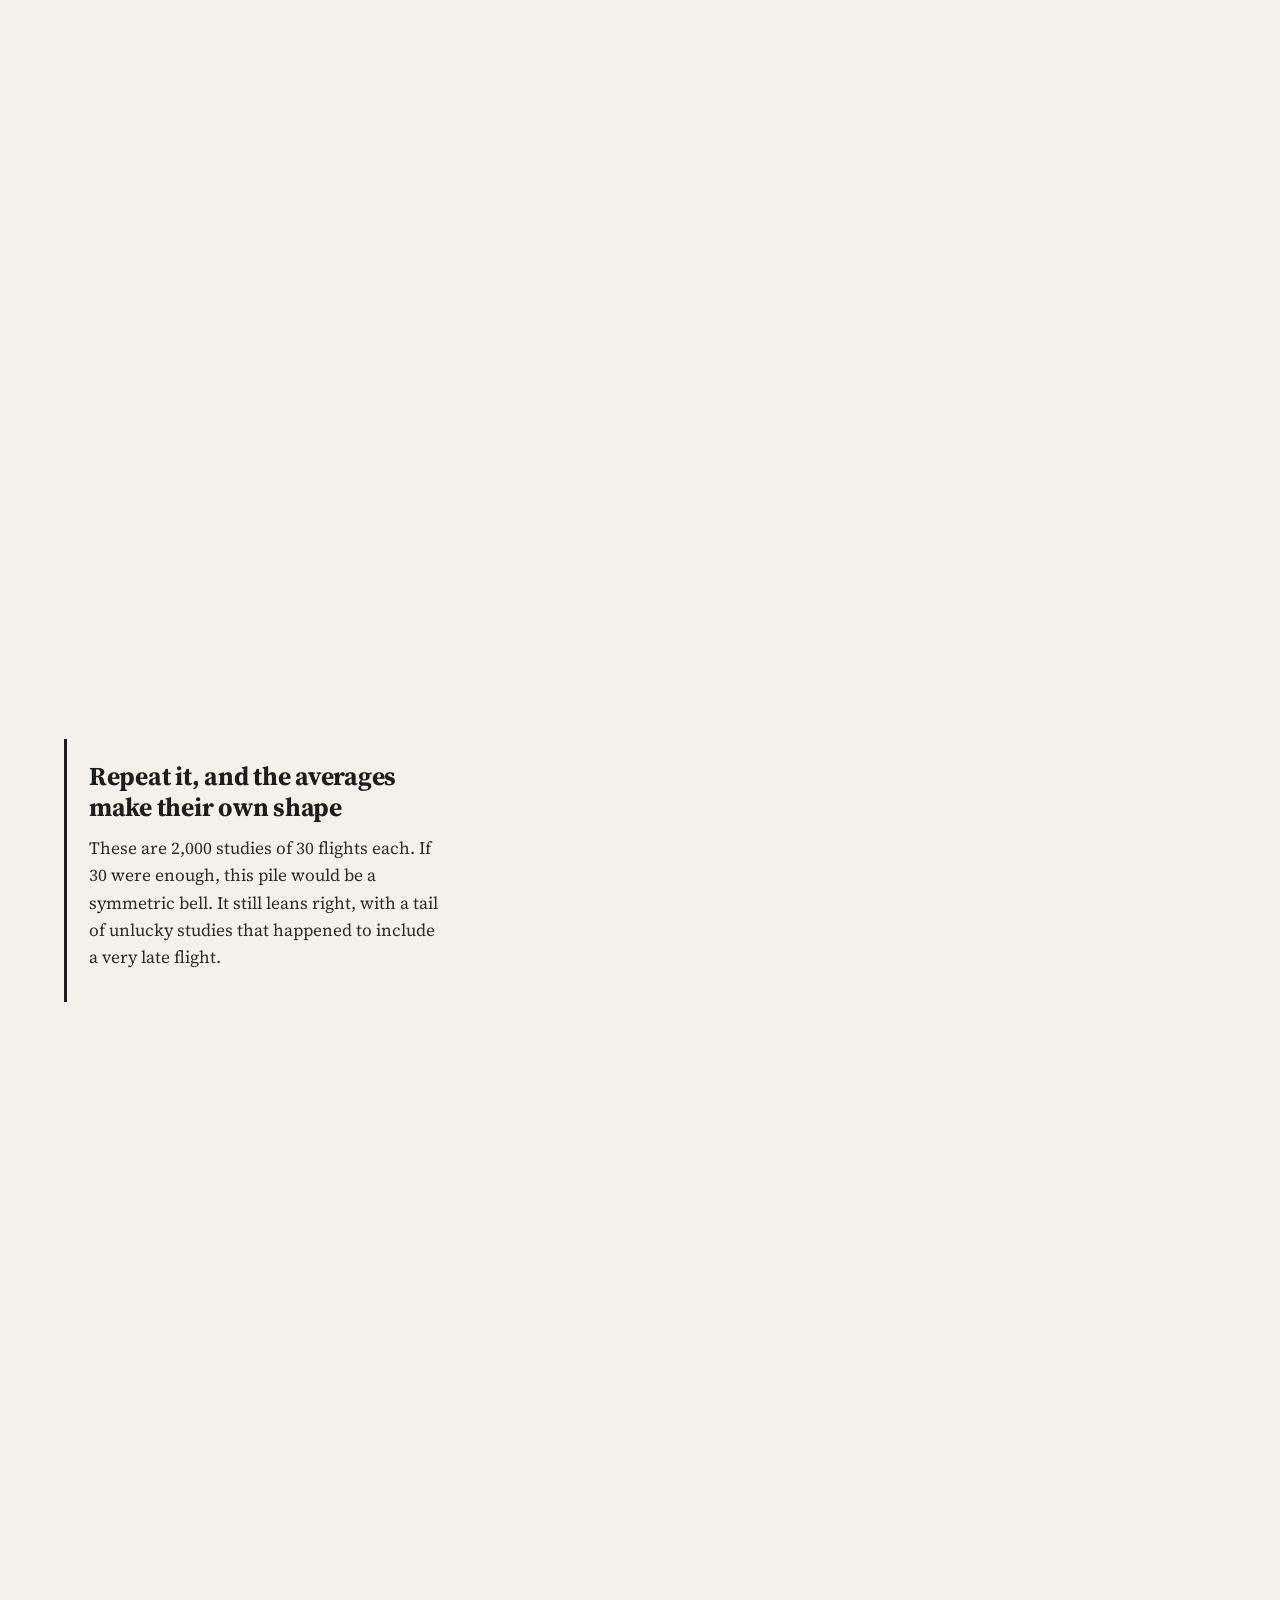
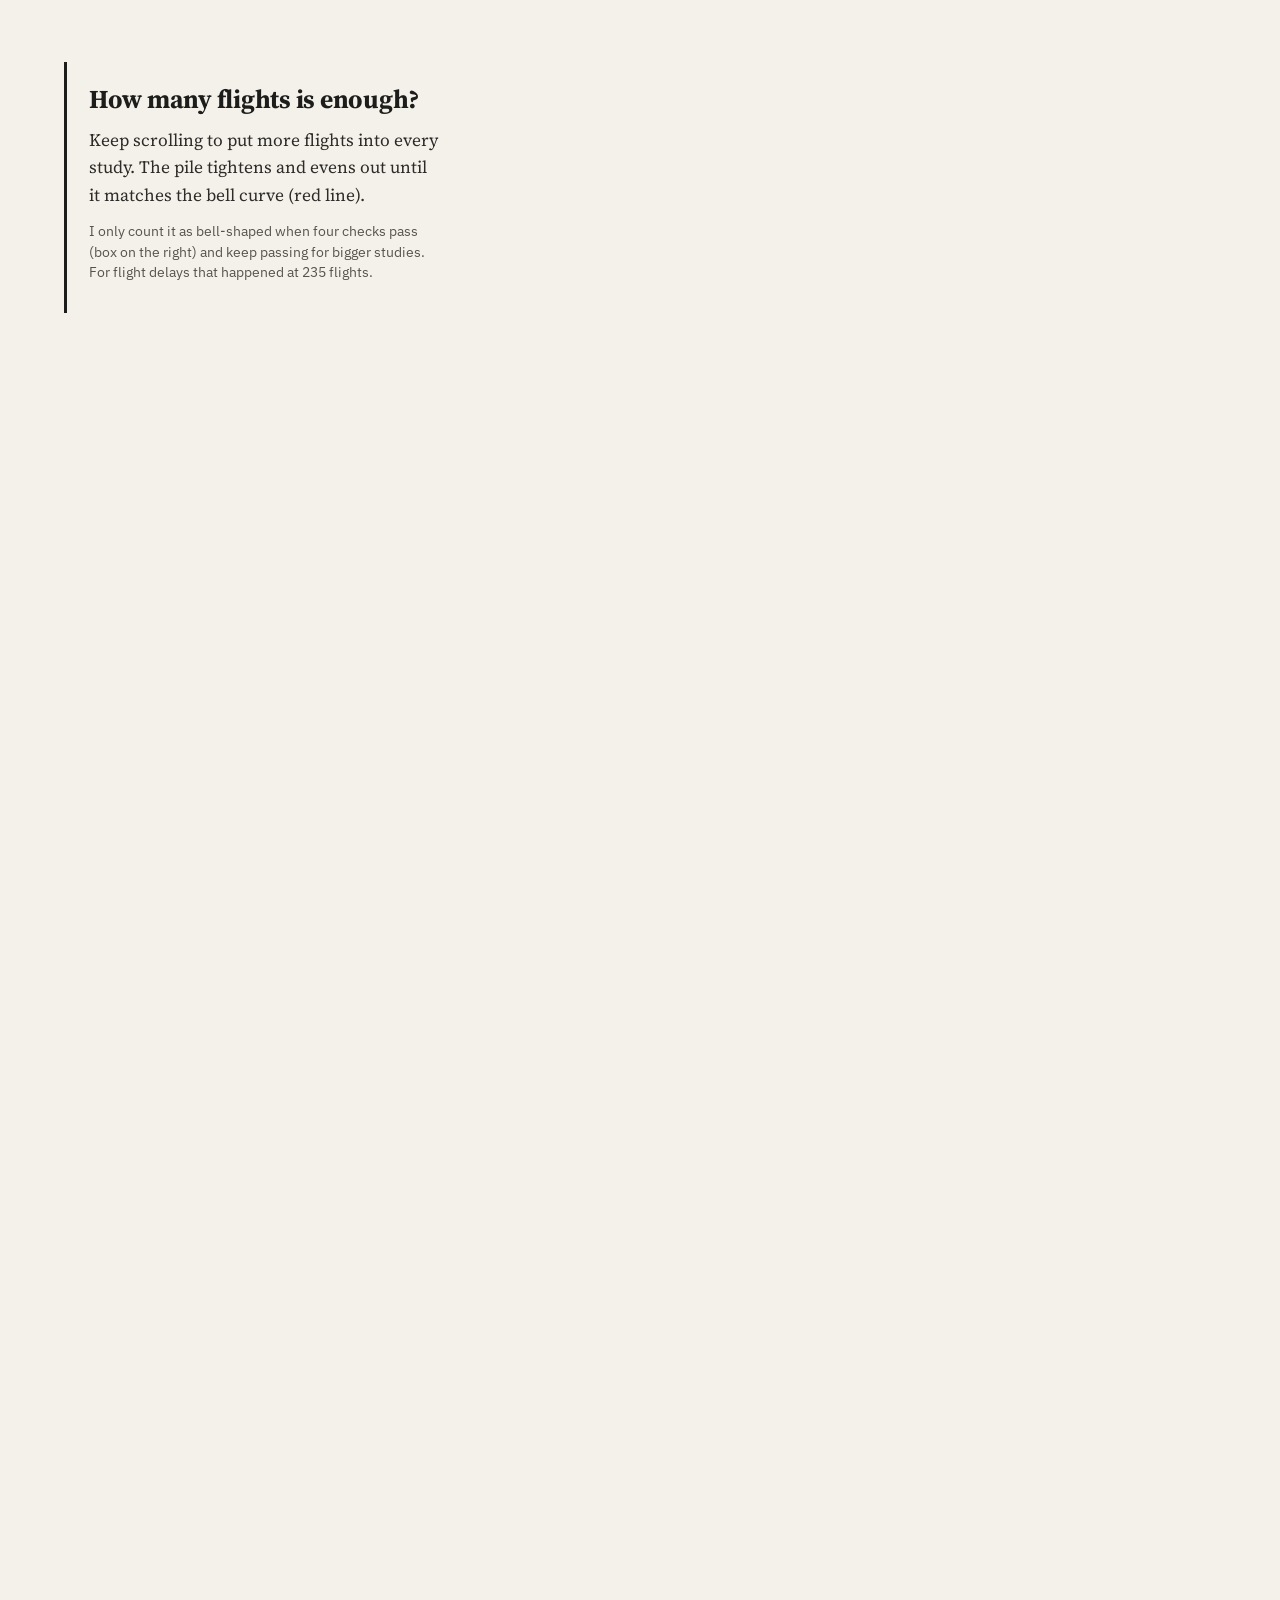
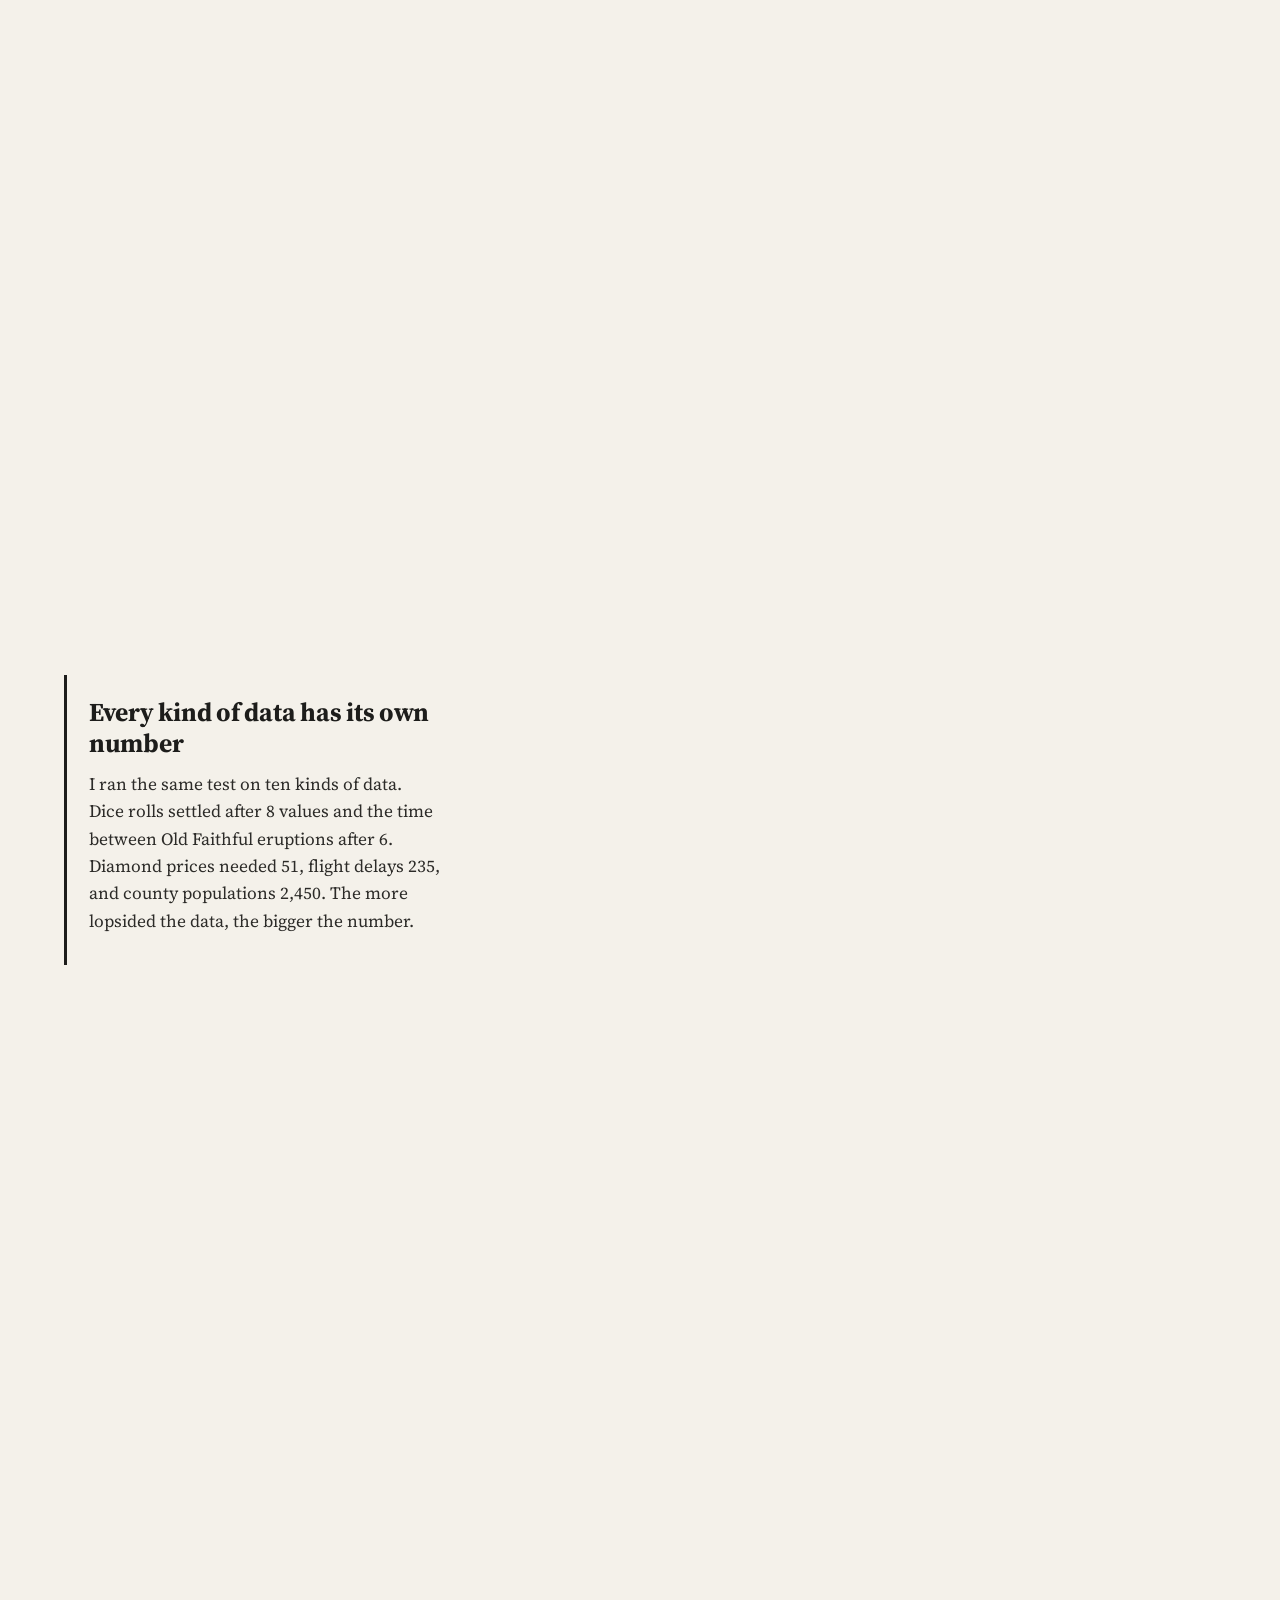
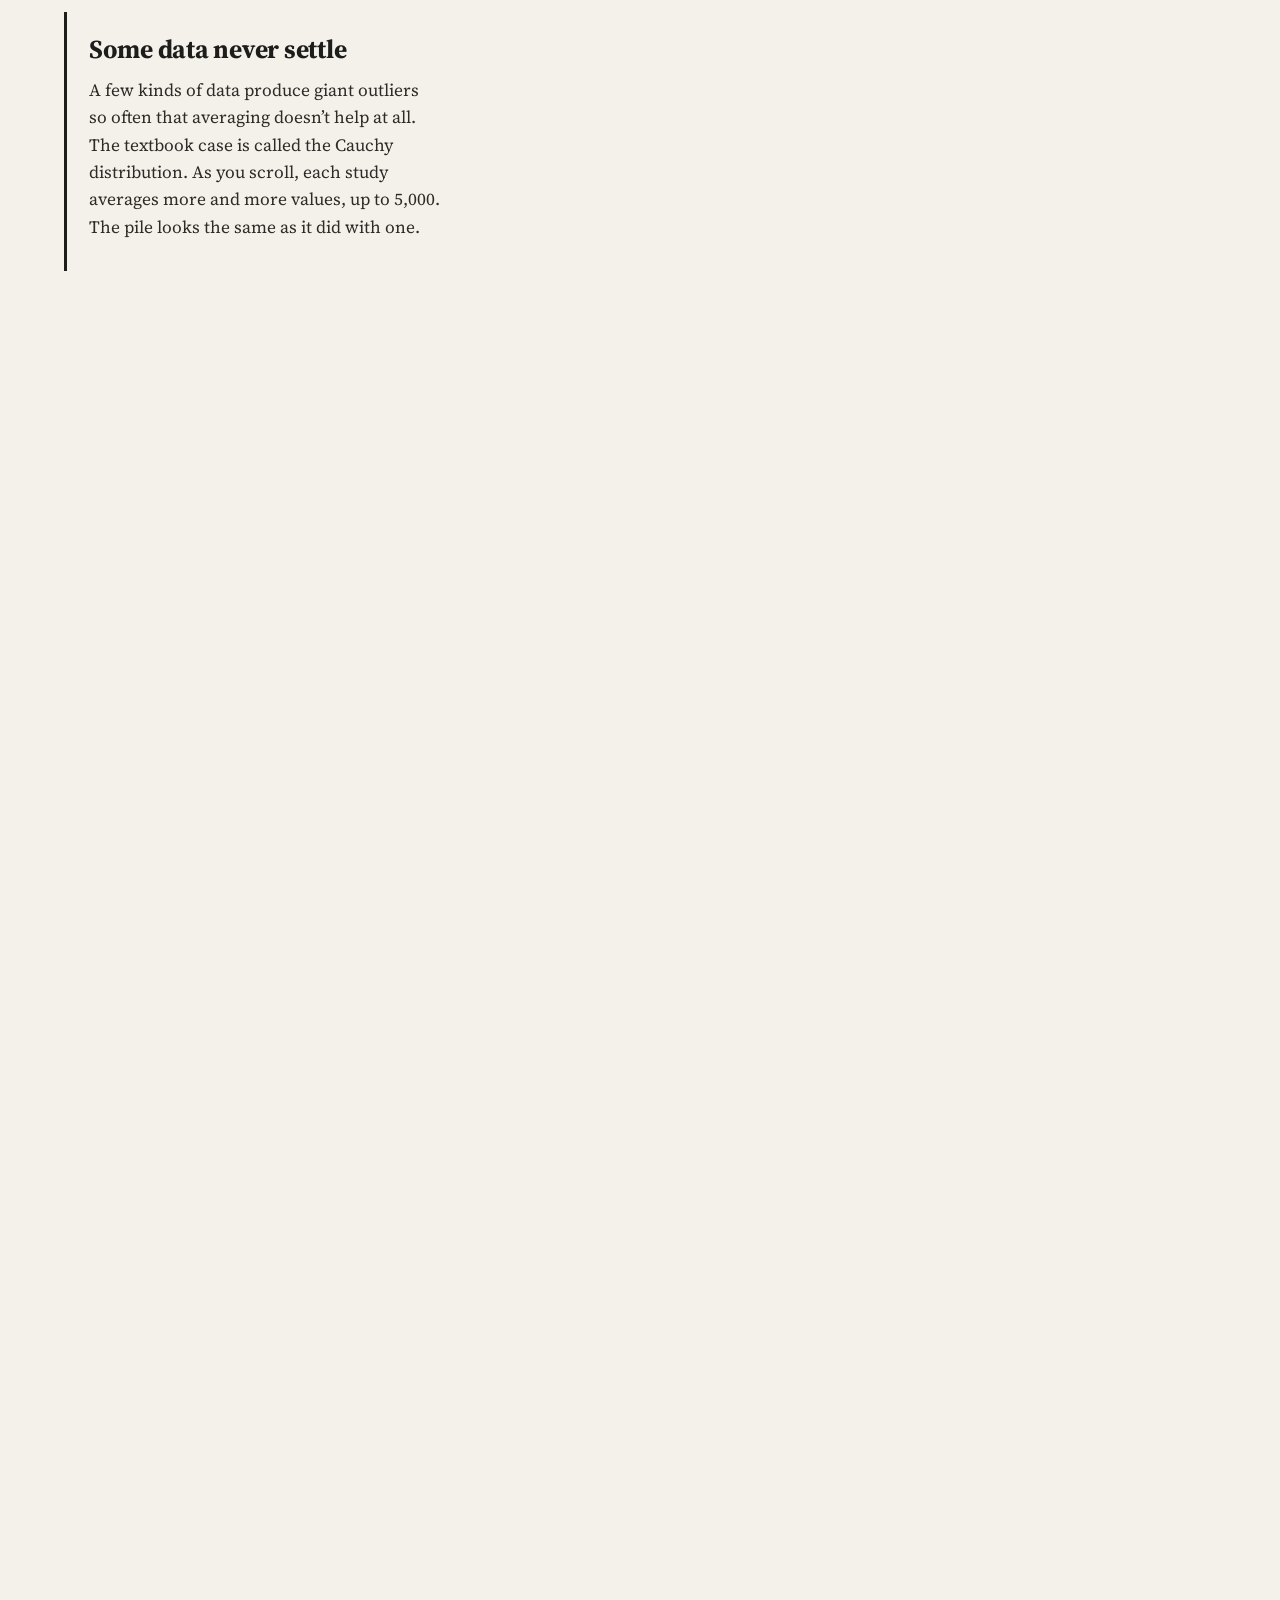
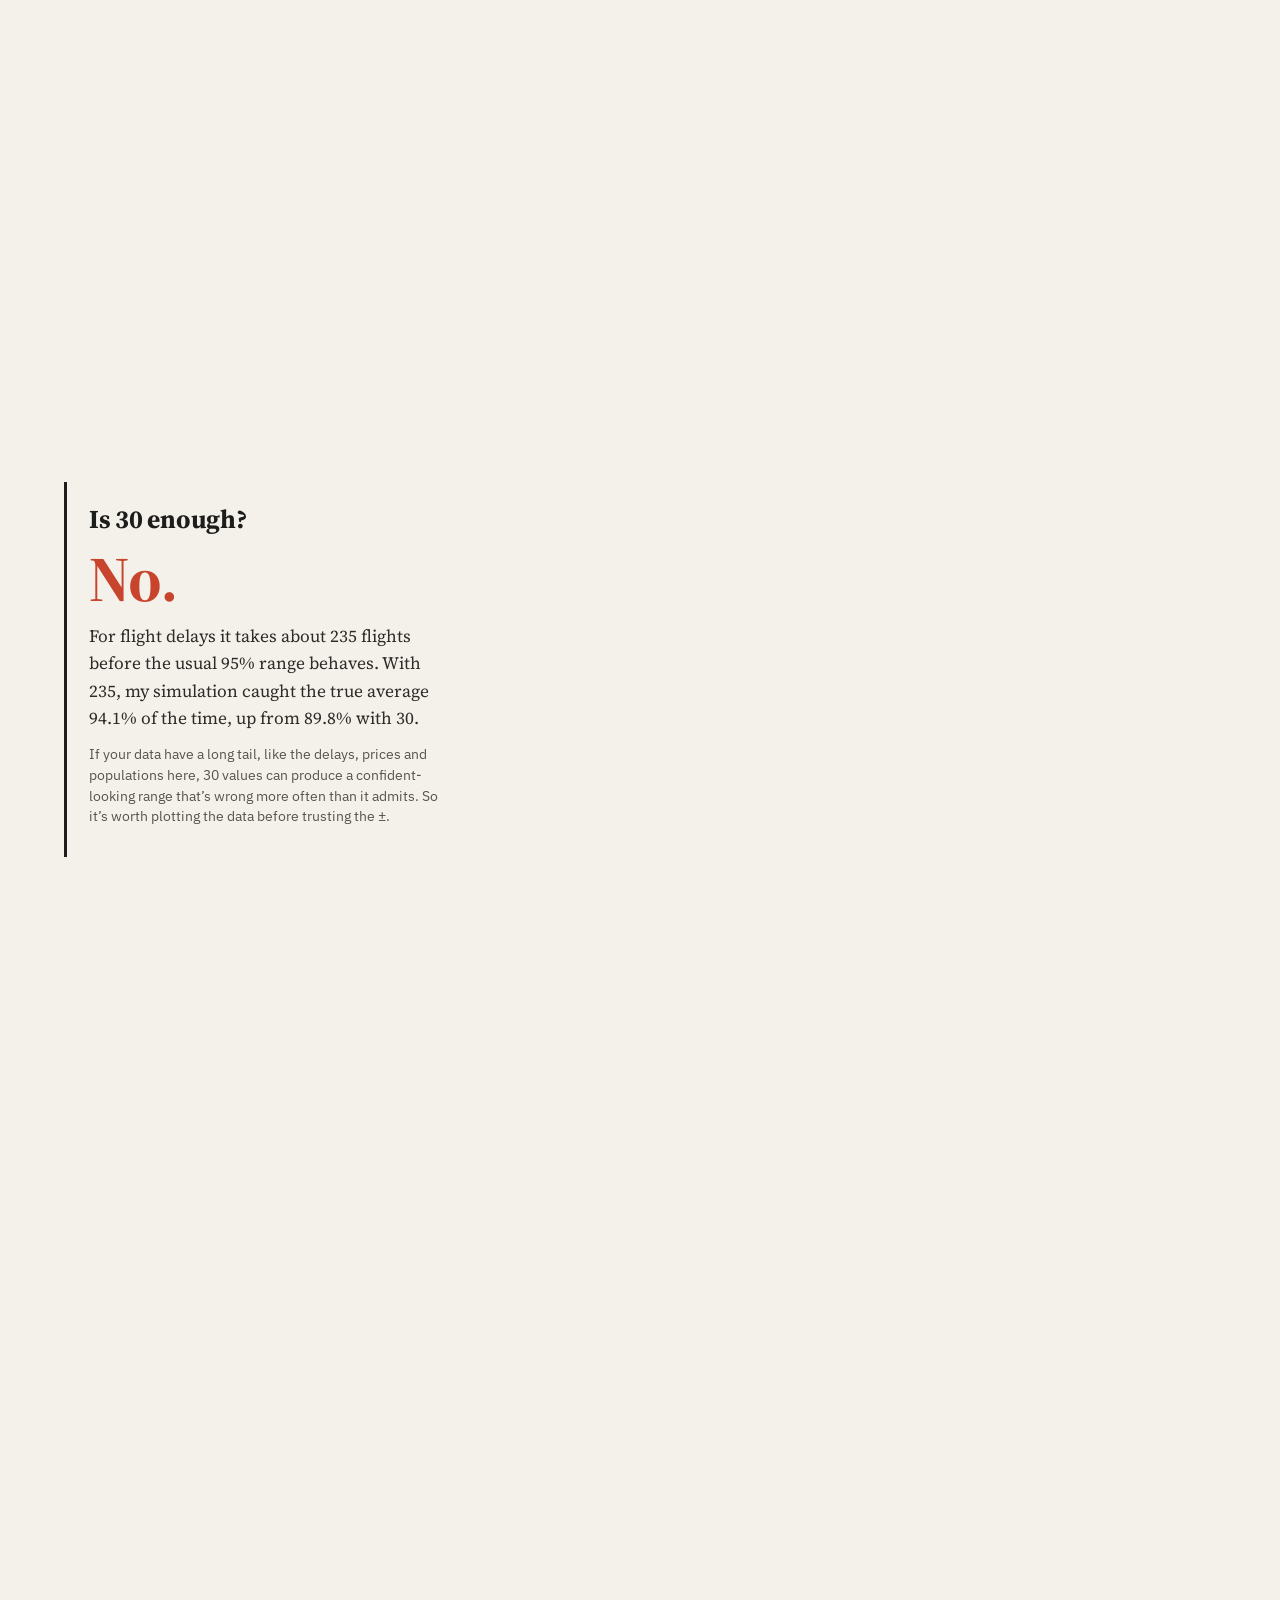
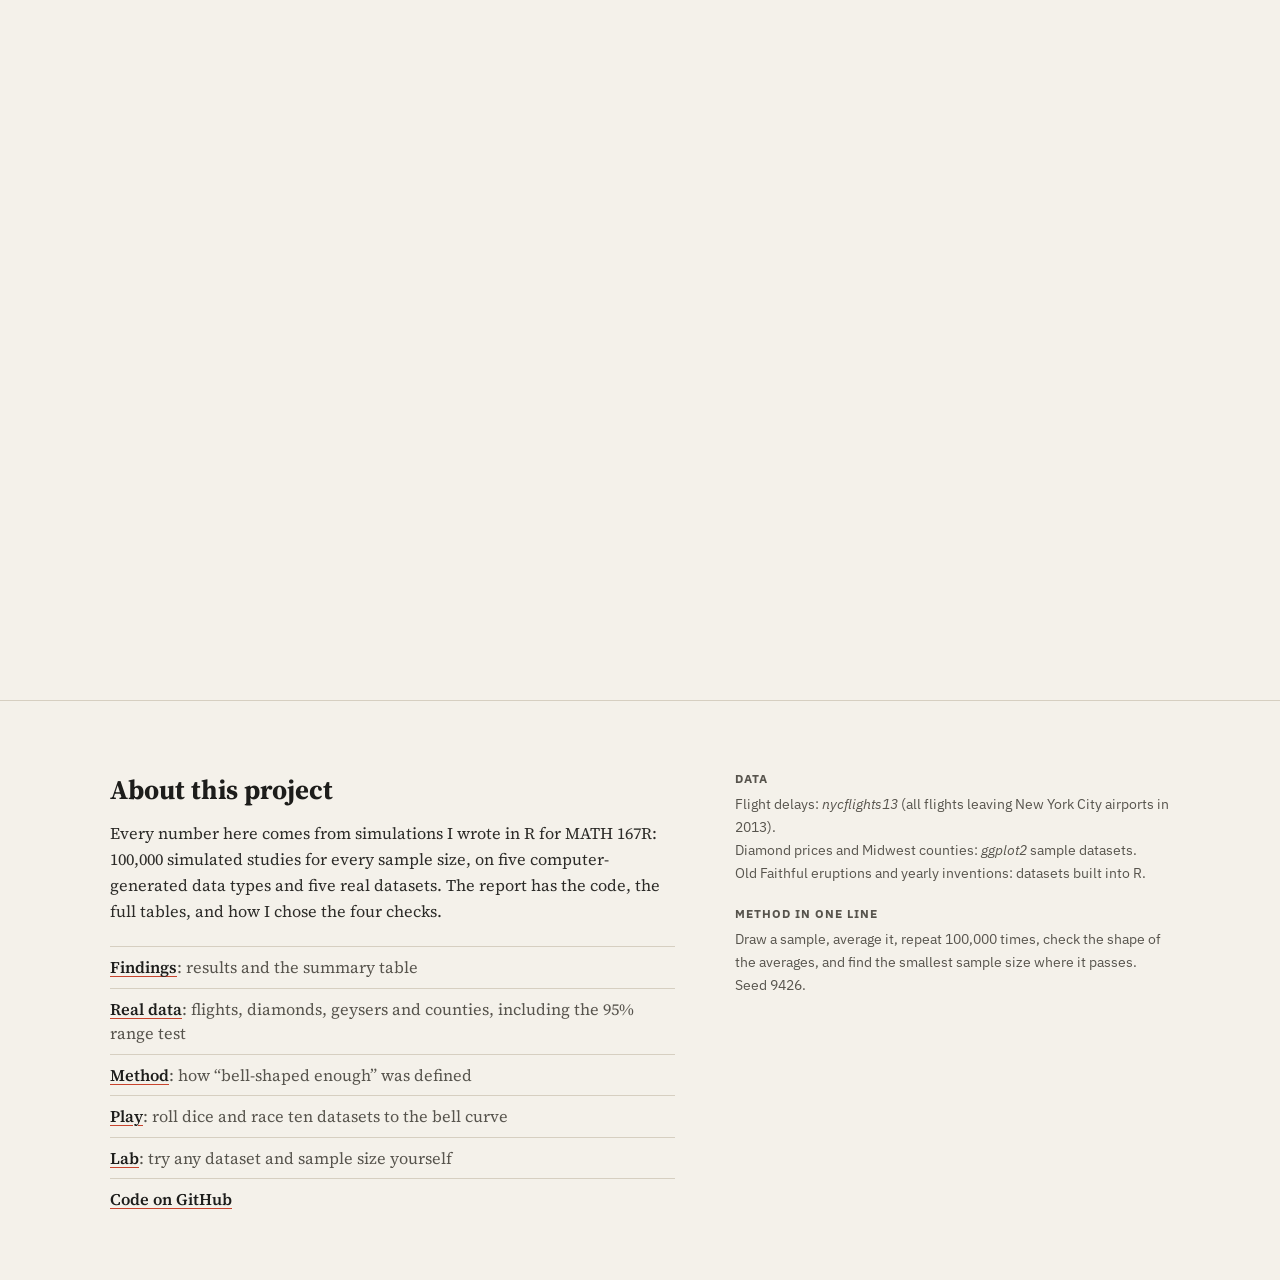
==== commit 9fb15df7: "Real-world stakes, editorial design, and human-sounding text - New analysis (Real data, Part C): cov" ====
--- a/index.html
+++ b/index.html
@@ -4,131 +4,128 @@
 <meta charset="utf-8">
 <meta name="viewport" content="width=device-width, initial-scale=1">
 <title>How Fast Does Normal Happen?</title>
-<meta name="description" content="A visual essay on the Central Limit Theorem: when averages become a bell curve, why the rule of 30 fails, and when no sample size is enough.">
+<meta name="description" content="Statistics classes say 30 data points are enough for an average to behave like a bell curve. I tested that rule with simulations on textbook examples and real data.">
 <link rel="preconnect" href="https://fonts.googleapis.com">
 <link rel="preconnect" href="https://fonts.gstatic.com" crossorigin>
-<link href="https://fonts.googleapis.com/css2?family=Plus+Jakarta+Sans:wght@400;500;600;700;800&family=JetBrains+Mono:wght@500;600&display=swap" rel="stylesheet">
+<link href="https://fonts.googleapis.com/css2?family=Source+Serif+4:ital,opsz,wght@0,8..60,400;0,8..60,600;0,8..60,700;1,8..60,400;1,8..60,600&family=IBM+Plex+Sans:wght@400;500;600&family=IBM+Plex+Mono:wght@400;500&display=swap" rel="stylesheet">
 <link rel="stylesheet" href="assets/story.css">
 </head>
 <body>
 
 <nav class="nav" id="nav">
-  <a class="logo" href="#top"><span class="logo-mark"></span>How fast does normal happen?</a>
+  <a class="logo" href="#top">How fast does normal happen?</a>
   <div class="nav-links">
-    <a href="play.html">Play mode</a>
+    <a href="play.html">Play</a>
     <a href="simulator.html">Lab</a>
-    <a href="report.html">Findings</a>
+    <a href="report.html">Report</a>
     <a href="https://github.com/JamV8/how-fast-does-normal-happen">Code</a>
   </div>
 </nav>
 
 <main class="scrolly" id="top">
   <div class="stage">
-    <canvas id="viz" aria-label="Animated visualization that changes as you scroll"></canvas>
-    <div class="hud" id="hud" aria-live="polite"></div>
+    <canvas id="viz" aria-label="Chart that changes as you scroll"></canvas>
+    <div class="note" id="note" aria-live="polite"></div>
     <div class="progress"><span id="progress-bar"></span></div>
   </div>
 
   <div class="steps">
-    <section class="step hero" data-scene="0">
-      <div class="hero-inner">
-        <p class="kicker">A visual story about averages</p>
-        <h1>How fast does<br><em>normal</em> happen?</h1>
-        <p class="sub">Average a group of random numbers. Do it again and again, and the averages pile up into a bell curve. Statisticians call that shape <b>“normal”</b>, and the rule behind it the <b>Central Limit Theorem</b>. Textbooks say groups of 30 are enough. I tested how many numbers it really takes.</p>
-        <div class="scroll-cue"><span></span>Scroll</div>
+    <section class="step hero" data-scene="hero">
+      <div class="hero-text">
+        <h1>How fast does <em>normal</em> happen?</h1>
+        <p class="dek">Statistics classes teach that once each sample has about 30 numbers, the averages from repeated samples follow a bell curve, the shape statisticians call <i>normal</i>. A lot of everyday statistics leans on that rule. For a class project I tested it with computer simulations, on textbook examples and on real data, to find out how many numbers it actually takes.</p>
+        <p class="byline">MATH 167R &nbsp;·&nbsp; Project 1 &nbsp;·&nbsp; Fall 2026</p>
+        <p class="cue">Scroll to start ↓</p>
       </div>
     </section>
 
-    <section class="step" data-scene="8">
+    <section class="step tall" data-scene="why">
       <div class="card">
-        <span class="num">01 · WHY IT MATTERS</span>
-        <h2>Most “± 3%” figures rely on this curve.</h2>
-        <p>A news poll asks 1,000 people and reports “52%, plus or minus 3%.” That 52% is an average: every “yes” counts as 1 and every “no” as 0.</p>
-        <p>The poll is never repeated, so the bell curve fills in what would happen if it were: 95% of repeated polls would land within 3 points of the truth.</p>
-        <p class="dim">Drug trials and website experiments work the same way. If the averages are not bell-shaped yet, that ± is wrong, and nobody notices.</p>
+        <h2>A “95% sure” range that’s right 90% of the time</h2>
+        <p>Say you want the average arrival delay at New York’s airports. You pull 30 random flights from the 2013 records, average their delays, and add the usual 95% range around that average.</p>
+        <p>I ran that exact procedure 100,000 times on the real flight data. The range caught the true average only <b>89.8%</b> of the time, and when it missed, it almost always missed low: in <b>9.8%</b> of tries the whole range sat below the real delay. The method promises 2.5%.</p>
+        <p class="small hide-m">Each line on the chart is one of those tries. The red ones missed.</p>
       </div>
     </section>
 
-    <section class="step" data-scene="1">
+    <section class="step" data-scene="data">
       <div class="card">
-        <span class="num">02 · THE DATA</span>
-        <h2>Real data are rarely bell-shaped.</h2>
-        <p>Each dot is one waiting time: minutes until the next customer arrives. Most waits are short, a few are very long. The shape is lopsided, nothing like a bell.</p>
+        <h2>The trouble is the shape of the data</h2>
+        <p>These dots are 1,100 real arrival delays. Most flights land within 20 minutes of schedule, and more than half land early. A few are hours late. The longest delay in the data is about 21 hours, far off the right edge of this chart.</p>
       </div>
     </section>
 
-    <section class="step" data-scene="2">
+    <section class="step" data-scene="one">
       <div class="card">
-        <span class="num">03 · ONE STUDY</span>
-        <h2>A study takes a few values and averages them.</h2>
-        <p>Pick five waiting times at random and report their average. That single number is all one study sees.</p>
+        <h2>One study, one average</h2>
+        <p>A study takes 30 flights and averages their delays. Most of the time it misses the rare disasters, so its average comes out a little low.</p>
       </div>
     </section>
 
-    <section class="step" data-scene="3">
+    <section class="step" data-scene="many">
       <div class="card">
-        <span class="num">04 · HOW I TESTED IT</span>
-        <h2>A computer can repeat the study 100,000 times.</h2>
-        <p>Each dot below is one study’s average. Together they show how far a single study can land from the truth. This pile is the kind of curve behind a ±.</p>
-        <p class="dim">With five values per study it is still lopsided. I repeated this for every study size: 5, 10, 20 values and up.</p>
+        <h2>Repeat it, and the averages make their own shape</h2>
+        <p>These are 2,000 studies of 30 flights each. If 30 were enough, this pile would be a symmetric bell. It still leans right, with a tail of unlucky studies that happened to include a very late flight.</p>
       </div>
     </section>
 
-    <section class="step tall" data-scene="4">
+    <section class="step tall" data-scene="grow">
       <div class="card">
-        <span class="num">05 · BIGGER STUDIES</span>
-        <h2>Give every study more values.</h2>
-        <p>Keep scrolling. <b>n</b> is the number of values each study averages. As n grows, the averages squeeze together and settle onto the bell curve (red line).</p>
-        <p class="dim">I counted it as a bell curve once four checks passed (shown at the top). With 30 waiting times, a “95%” range still misses on the high side 3.4% of the time instead of 2.5%, about 40% more often than promised. It took <b>n = 71</b>.</p>
+        <h2>How many flights is enough?</h2>
+        <p>Keep scrolling to put more flights into every study. The pile tightens and evens out until it matches the bell curve (red line).</p>
+        <p class="small">I only count it as bell-shaped when four checks pass (box on the right) and keep passing for bigger studies. For flight delays that happened at 235 flights.</p>
       </div>
     </section>
 
-    <section class="step" data-scene="5">
+    <section class="step" data-scene="compare">
       <div class="card">
-        <span class="num">06 · WHAT I FOUND</span>
-        <h2>The answer depends on the data.</h2>
-        <p>Same test, ten kinds of data, from dice rolls to flight delays. Even, not-lopsided data need only a handful of values. Lopsided real-world data, like prices, delays and populations, need anywhere from about 40 to thousands.</p>
+        <h2>Every kind of data has its own number</h2>
+        <p>I ran the same test on ten kinds of data. Dice rolls settled after 8 values and the time between Old Faithful eruptions after 6. Diamond prices needed 51, flight delays 235, and county populations 2,450. The more lopsided the data, the bigger the number.</p>
       </div>
     </section>
 
-    <section class="step tall" data-scene="6">
+    <section class="step tall" data-scene="never">
       <div class="card">
-        <span class="num">07 · THE EXCEPTION</span>
-        <h2>Some data never settle.</h2>
-        <p>In some data, gigantic outliers show up so often that averaging can’t tame them. Watch n climb to 5,000: the averages stay as scattered as single values.</p>
-        <p class="dim">Real data with a few giant values come close. County populations needed 2,450. (The textbook example is called the Cauchy distribution.)</p>
+        <h2>Some data never settle</h2>
+        <p>A few kinds of data produce giant outliers so often that averaging doesn’t help at all. The textbook case is called the Cauchy distribution. As you scroll, each study averages more and more values, up to 5,000. The pile looks the same as it did with one.</p>
       </div>
     </section>
 
-    <section class="step tall" data-scene="7">
+    <section class="step tall" data-scene="answer">
       <div class="card">
-        <span class="num">08 · THE ANSWER</span>
-        <h2>So, is it thirty?</h2>
+        <h2>Is 30 enough?</h2>
         <p class="answer">No.</p>
-        <p>It is <b>8</b> for dice, <b>71</b> for waiting times, <b>2,450</b> for county populations, and for some data no number works.</p>
-        <p>And the poll? Yes/no answers split close to 50–50 are not lopsided, so 1,000 people is plenty. That ± 3% is honest.</p>
-        <p class="dim">The lesson: before trusting a ± built on an average, check how lopsided the data are. The more lopsided, the more data you need.</p>
+        <p>For flight delays it takes about 235 flights before the usual 95% range behaves. With 235, my simulation caught the true average 94.1% of the time, up from 89.8% with 30.</p>
+        <p class="small">If your data have a long tail, like the delays, prices and populations here, 30 values can produce a confident-looking range that’s wrong more often than it admits. So it’s worth plotting the data before trusting the ±.</p>
       </div>
     </section>
   </div>
 </main>
 
-<section class="outro">
+<footer class="outro">
   <div class="outro-inner">
-    <p class="kicker">How it was made</p>
-    <h2>Explore the study</h2>
-    <p class="how">Every number on this page comes from computer simulations written in R, a programming language for statistics: 100,000 simulated studies for every study size, on five computer-generated data types and five real datasets. The full report explains each step.</p>
-    <div class="links">
-      <a href="play.html"><span>Play mode</span><small>Roll dice, feed the Average Machine, race to the bell curve.</small></a>
-      <a href="simulator.html"><span>Lab</span><small>Any kind of data, any study size, all four checks.</small></a>
-      <a href="report.html"><span>Findings</span><small>Results, the final table, and the research questions.</small></a>
-      <a href="methods.html"><span>Method</span><small>How the four bell-curve checks were chosen.</small></a>
-      <a href="analysis/06_real_world_data.html"><span>Real data</span><small>Flights, diamonds, geysers, counties.</small></a>
-      <a href="https://github.com/JamV8/how-fast-does-normal-happen"><span>Code</span><small>All the code, so anyone can reproduce every number.</small></a>
+    <div>
+      <h2>About this project</h2>
+      <p>Every number here comes from simulations I wrote in R for MATH 167R: 100,000 simulated studies for every sample size, on five computer-generated data types and five real datasets. The report has the code, the full tables, and how I chose the four checks.</p>
+      <ul class="read">
+        <li><a href="report.html">Findings</a>: results and the summary table</li>
+        <li><a href="analysis/06_real_world_data.html">Real data</a>: flights, diamonds, geysers and counties, including the 95% range test</li>
+        <li><a href="methods.html">Method</a>: how “bell-shaped enough” was defined</li>
+        <li><a href="play.html">Play</a>: roll dice and race ten datasets to the bell curve</li>
+        <li><a href="simulator.html">Lab</a>: try any dataset and sample size yourself</li>
+        <li><a href="https://github.com/JamV8/how-fast-does-normal-happen">Code on GitHub</a></li>
+      </ul>
     </div>
-    <p class="fine">MATH 167R · Project 1 · A computer-simulation study of the Central Limit Theorem</p>
+    <div class="sources">
+      <h3>Data</h3>
+      <p>Flight delays: <i>nycflights13</i> (all flights leaving New York City airports in 2013).<br>
+         Diamond prices and Midwest counties: <i>ggplot2</i> sample datasets.<br>
+         Old Faithful eruptions and yearly inventions: datasets built into R.</p>
+      <h3>Method in one line</h3>
+      <p>Draw a sample, average it, repeat 100,000 times, check the shape of the averages, and find the smallest sample size where it passes. Seed 9426.</p>
+    </div>
   </div>
-</section>
+</footer>
 
 <script src="assets/story.js" defer></script>
 </body>
--- a/assets/story.css
+++ b/assets/story.css
@@ -1,114 +1,115 @@
-/* Story mode — shares its palette and type with Play mode (assets/play.css). */
+/* Story mode: an editorial, data-journalism look shared with Play mode (assets/play.css). */
 :root {
-  --bg: #faf7f2;
-  --ink: #1f1a33;
-  --ink2: #5b5470;
-  --muted: #8a8399;
-  --line: #ebe4d8;
-  --purple: #6d4aff; --purple-d: #5233d9;
-  --coral: #ff5d73;
-  --teal: #00b8a0;
-  --yellow: #ffc23d; --yellow-d: #d99a00;
-  --blue: #3d7bfd;
-  --good: #16a34a;
+  --paper: #f4f1ea;
+  --paper-2: #ece7dc;
+  --ink: #1d1d1b;
+  --ink-2: #57544d;
+  --muted: #8b867b;
+  --rule: #d6cfc1;
+  --red: #c8442d;
+  --blue: #2d5f8a;
+  --mustard: #c4900f;
+  --green: #3c8d5a;
+  --serif: "Source Serif 4", Georgia, serif;
+  --sans: "IBM Plex Sans", system-ui, sans-serif;
+  --mono: "IBM Plex Mono", ui-monospace, monospace;
 }
 * { box-sizing: border-box; }
 html { scroll-behavior: smooth; }
-body { margin: 0; background: var(--bg); color: var(--ink); font-family: "Plus Jakarta Sans", system-ui, sans-serif; -webkit-font-smoothing: antialiased; }
-a { color: inherit; text-decoration: none; }
-b { color: var(--ink); font-weight: 700; }
+body { margin: 0; background: var(--paper); color: var(--ink); font-family: var(--serif); -webkit-font-smoothing: antialiased; }
+a { color: inherit; }
+b { font-weight: 700; }
 
 /* ---------- nav ---------- */
-.nav { position: fixed; top: 0; left: 0; right: 0; z-index: 20; display: flex; align-items: center; justify-content: space-between;
-  padding: 16px 4vw; transition: background .3s, border-color .3s; border-bottom: 1px solid transparent; }
-.nav.solid { background: rgba(250, 247, 242, .82); backdrop-filter: blur(14px); border-color: var(--line); }
-.logo { display: flex; align-items: center; gap: 10px; font-weight: 700; font-size: .95rem; letter-spacing: -.01em; }
-.logo-mark { width: 22px; height: 12px; border-radius: 12px 12px 0 0; background: linear-gradient(90deg, var(--purple), var(--coral)); }
-.nav-links { display: flex; gap: 24px; font-size: .9rem; font-weight: 600; color: var(--ink2); }
-.nav-links a:hover { color: var(--purple); }
+.nav { position: fixed; top: 0; left: 0; right: 0; z-index: 20; display: flex; align-items: baseline; justify-content: space-between;
+  padding: 14px 5vw 12px; font-family: var(--sans); transition: background-color .3s, border-color .3s; border-bottom: 1px solid transparent; }
+.nav.solid { background-color: rgba(244, 241, 234, .94); border-color: var(--rule); }
+.logo { font-family: var(--serif); font-weight: 700; font-size: 1rem; text-decoration: none; }
+.nav-links { display: flex; gap: 22px; font-size: .88rem; }
+.nav-links a { text-decoration: none; color: var(--ink-2); }
+.nav-links a:hover { color: var(--ink); text-decoration: underline; text-underline-offset: 3px; }
 
 /* ---------- scrollytelling ---------- */
 .scrolly { position: relative; }
-.stage { position: sticky; top: 0; height: 100vh; overflow: hidden; background: var(--bg); transition: background-color .9s ease; }
+.stage { position: sticky; top: 0; height: 100vh; overflow: hidden; background: var(--paper); }
 #viz { width: 100%; height: 100%; display: block; }
 .steps { position: relative; z-index: 2; margin-top: -100vh; pointer-events: none; }
-.step { min-height: 100vh; display: flex; align-items: center; padding: 0 4vw; }
-.step.tall { min-height: 220vh; align-items: flex-start; padding-top: 30vh; }
-.step .card, .hero-inner { pointer-events: auto; }
-.card { max-width: 410px; padding: 28px 28px 24px; border-radius: 20px; background: rgba(255, 255, 255, .92);
-  border: 1px solid var(--line); box-shadow: 0 12px 34px rgba(31, 26, 51, .08); backdrop-filter: blur(8px); position: sticky; top: 30vh; }
-.card .num { display: inline-block; font: 600 .74rem "JetBrains Mono", monospace; letter-spacing: .08em; color: #fff; background: var(--purple);
-  padding: 5px 10px; border-radius: 999px; }
-.card h2 { font-weight: 800; font-size: 1.95rem; line-height: 1.12; letter-spacing: -.025em; margin: 14px 0 12px; }
-.card p { font-size: 1.03rem; line-height: 1.62; color: var(--ink2); margin: 0 0 12px; }
-.card p.dim { color: var(--muted); font-size: .94rem; }
-.card .answer { font-weight: 800; font-size: 4.4rem; line-height: 1; letter-spacing: -.04em; color: var(--coral); margin: 4px 0 14px; }
+.step { min-height: 120vh; display: flex; align-items: center; padding: 0 5vw; }
+.step.tall { min-height: 230vh; align-items: flex-start; padding-top: 28vh; }
+.card, .hero-text { pointer-events: auto; }
+.card { max-width: 400px; padding: 22px 24px 18px 22px; background: rgba(244, 241, 234, .96); border-left: 3px solid var(--ink);
+  position: sticky; top: 28vh; opacity: 0; transform: translateY(18px); transition: opacity .7s ease, transform .7s cubic-bezier(.2, .7, .2, 1); will-change: opacity, transform; }
+.card.in { opacity: 1; transform: none; }
+.card h2 { font-weight: 700; font-size: 1.62rem; line-height: 1.2; letter-spacing: -.01em; margin: 0 0 12px; }
+.card p { font-size: 1.08rem; line-height: 1.58; color: #2c2b28; margin: 0 0 12px; }
+.card p.small { font-family: var(--sans); font-size: .86rem; line-height: 1.5; color: var(--ink-2); }
+.card .answer { font-weight: 700; font-size: 4rem; line-height: 1; color: var(--red); margin: 2px 0 12px; }
 
 /* hero */
-.step.hero { align-items: flex-start; justify-content: center; text-align: center; padding-top: 15vh; }
-.hero-inner { max-width: 920px; }
-.kicker { font: 600 .76rem "JetBrains Mono", monospace; letter-spacing: .16em; text-transform: uppercase; color: var(--purple); margin: 0 0 20px; }
-.hero h1 { font-weight: 800; font-size: clamp(3rem, 8.2vw, 7.2rem); line-height: .96; letter-spacing: -.045em; margin: 0 0 24px; color: var(--ink); }
-.hero h1 em { font-style: normal; background: linear-gradient(90deg, var(--purple), var(--coral)); -webkit-background-clip: text; background-clip: text; color: transparent; }
-.hero .sub { font-size: clamp(1.05rem, 1.6vw, 1.28rem); line-height: 1.6; color: var(--ink2); max-width: 650px; margin: 0 auto; }
-.scroll-cue { margin-top: 34px; display: inline-flex; flex-direction: column; align-items: center; gap: 10px; font: 600 .74rem "JetBrains Mono", monospace; letter-spacing: .2em; text-transform: uppercase; color: var(--muted); }
-.scroll-cue span { width: 2px; height: 44px; border-radius: 2px; background: linear-gradient(var(--purple), transparent); animation: cue 1.8s ease-in-out infinite; }
-@keyframes cue { 0% { transform: scaleY(0); transform-origin: top; } 50% { transform: scaleY(1); transform-origin: top; } 51% { transform-origin: bottom; } 100% { transform: scaleY(0); transform-origin: bottom; } }
+.step.hero { min-height: 100vh; align-items: center; }
+.hero-text { max-width: 560px; }
+.hero h1 { font-weight: 700; font-size: clamp(2.6rem, 5.6vw, 4.6rem); line-height: 1.02; letter-spacing: -.02em; margin: 0 0 22px; }
+.hero h1 em { font-style: italic; font-weight: 600; text-decoration: underline; text-decoration-color: var(--red); text-decoration-thickness: 4px; text-underline-offset: 8px; }
+.dek { font-size: 1.22rem; line-height: 1.55; color: #2c2b28; margin: 0 0 20px; }
+.byline { font-family: var(--sans); font-size: .84rem; color: var(--ink-2); letter-spacing: .02em; margin: 0 0 30px; padding-top: 14px; border-top: 1px solid var(--rule); }
+.cue { font-family: var(--sans); font-size: .82rem; color: var(--muted); margin: 0; animation: nudge 2.4s ease-in-out infinite; }
+@keyframes nudge { 0%, 100% { transform: none; } 50% { transform: translateY(4px); } }
 
-/* HUD */
-.hud { position: absolute; right: 4vw; top: 88px; min-width: 260px; max-width: 340px; padding: 16px 18px; border-radius: 16px; background: rgba(255, 255, 255, .95);
-  border: 1px solid var(--line); box-shadow: 0 10px 28px rgba(31, 26, 51, .08); font: 500 .8rem "JetBrains Mono", monospace; color: var(--muted);
-  opacity: 0; transform: translateY(-8px); transition: opacity .4s, transform .4s; pointer-events: none; }
-.hud.show { opacity: 1; transform: none; }
-.hud .row { display: flex; justify-content: space-between; gap: 18px; padding: 4px 0; }
-.hud .val { color: var(--ink); }
-.hud .big { font-size: 1.55rem; color: var(--ink); font-weight: 600; }
-.hud .marks { display: none; }
-.hud .marks i { font-style: normal; font-weight: 700; margin-right: 4px; }
-.hud .marks i.pass { color: var(--good); } .hud .marks i.fail { color: var(--coral); }
-.hud .check { display: flex; gap: 10px; padding: 5px 0; color: var(--ink); line-height: 1.35; }
-.hud .check .mark { width: 14px; flex: none; font-weight: 700; }
-.hud .check.pass .mark { color: var(--good); } .hud .check.fail .mark { color: var(--coral); }
-.hud .dim { color: var(--muted); font-size: .72rem; }
-.hud .verdict { margin-top: 8px; padding-top: 10px; border-top: 1px solid var(--line); color: var(--ink); font-weight: 600; letter-spacing: .05em; }
-.hud .dot { display: inline-block; width: 9px; height: 9px; border-radius: 50%; margin-right: 8px; background: var(--coral); box-shadow: 0 0 0 4px rgba(255, 93, 115, .18); }
-.hud .ok .dot { background: var(--good); box-shadow: 0 0 0 4px rgba(22, 163, 74, .18); }
-.progress { position: absolute; left: 0; right: 0; bottom: 0; height: 3px; background: rgba(31, 26, 51, .06); }
-.progress span { display: block; height: 100%; width: 0; background: linear-gradient(90deg, var(--purple), var(--coral)); }
+/* margin note (the "four checks" box) */
+.note { position: absolute; right: 5vw; top: 84px; width: 300px; padding: 12px 14px; background: var(--paper); border: 1px solid var(--rule);
+  font-family: var(--sans); font-size: .82rem; color: var(--ink-2); opacity: 0; transform: translateY(-6px); transition: opacity .45s, transform .45s; pointer-events: none; }
+.note.show { opacity: 1; transform: none; }
+.note .head { display: flex; justify-content: space-between; align-items: baseline; border-bottom: 1px solid var(--rule); padding-bottom: 8px; margin-bottom: 6px; }
+.note .head span:first-child { text-transform: uppercase; letter-spacing: .06em; font-size: .72rem; }
+.note .big { font-family: var(--mono); font-size: 1.35rem; color: var(--ink); }
+.note .check { display: flex; gap: 8px; padding: 4px 0; color: var(--ink); line-height: 1.35; }
+.note .mark { width: 12px; flex: none; font-weight: 600; }
+.note .pass .mark { color: var(--green); } .note .fail .mark { color: var(--red); }
+.note .sub { color: var(--muted); font-size: .76rem; font-family: var(--mono); }
+.note .verdict { margin-top: 6px; padding-top: 8px; border-top: 1px solid var(--rule); color: var(--ink); font-weight: 600; }
+.note .verdict.ok { color: var(--green); } .note .verdict.no { color: var(--red); }
+.note .marks { display: none; font-family: var(--mono); }
+.note .marks .pass { color: var(--green); } .note .marks .fail { color: var(--red); }
+
+.progress { position: absolute; left: 0; right: 0; bottom: 0; height: 2px; background: var(--paper-2); }
+.progress span { display: block; height: 100%; width: 100%; background: var(--ink); transform-origin: left; transform: scaleX(0); }
 
 /* outro */
-.outro { position: relative; z-index: 3; background: linear-gradient(160deg, var(--purple), var(--purple-d)); color: #fff; padding: 100px 4vw 56px; }
-.outro-inner { max-width: 1100px; margin: 0 auto; }
-.outro .kicker { color: #d9d0ff; }
-.outro h2 { font-weight: 800; font-size: clamp(2rem, 4vw, 3rem); letter-spacing: -.03em; margin: 0 0 14px; }
-.outro .how { color: #e6e0ff; max-width: 760px; line-height: 1.6; margin: 0 0 34px; }
-.links { display: grid; grid-template-columns: repeat(3, minmax(0, 1fr)); gap: 14px; }
-.links a { background: #fff; color: var(--ink); padding: 22px 22px; border-radius: 18px; box-shadow: 0 4px 0 #3e22b8; transition: transform .12s; }
-.links a:hover { transform: translateY(-3px); }
-.links span { display: block; font-weight: 700; font-size: 1.12rem; margin-bottom: 6px; }
-.links span::after { content: " →"; color: var(--purple); }
-.links small { color: var(--ink2); font-size: .92rem; line-height: 1.5; }
-.fine { margin-top: 46px; color: #cfc5ff; font-size: .85rem; }
+.outro { position: relative; z-index: 3; background: var(--paper); border-top: 1px solid var(--rule); padding: 70px 5vw 60px; }
+.outro-inner { max-width: 1060px; margin: 0 auto; display: grid; grid-template-columns: 1.3fr 1fr; gap: 60px; }
+.outro h2 { font-size: 1.7rem; margin: 0 0 12px; }
+.outro h3 { font-family: var(--sans); font-size: .76rem; text-transform: uppercase; letter-spacing: .08em; color: var(--ink-2); margin: 0 0 6px; }
+.outro p { font-size: 1.02rem; line-height: 1.6; color: #2c2b28; margin: 0 0 22px; }
+.sources p { font-family: var(--sans); font-size: .9rem; color: var(--ink-2); }
+.read { list-style: none; padding: 0; margin: 0; font-size: 1.02rem; line-height: 1.5; }
+.read li { padding: 8px 0; border-top: 1px solid var(--rule); color: var(--ink-2); }
+.read a { color: var(--ink); font-weight: 600; text-decoration-color: var(--red); text-underline-offset: 3px; }
 
 @media (max-width: 760px) {
-  .nav { padding: 12px 16px; }
+  .nav { padding: 12px 16px 10px; }
   .nav-links { gap: 14px; font-size: .82rem; }
   .nav-links a:nth-child(n+3) { display: none; }
-  .logo { font-size: .85rem; }
-  .step { padding: 0 14px; align-items: flex-end; padding-bottom: 6vh; }
+  .logo { font-size: .9rem; }
+  .step { padding: 0 14px; align-items: flex-end; padding-bottom: 5vh; }
   .step.tall { padding-top: 0; align-items: flex-start; }
-  .card { max-width: none; width: 100%; padding: 20px; top: 58vh; }
-  .card h2 { font-size: 1.42rem; }
-  .card p { font-size: .96rem; }
-  .card .answer { font-size: 3.1rem; }
-  .step.hero { padding-top: 13vh; align-items: flex-start; }
-  .hud { left: 14px; right: 14px; top: 60px; min-width: 0; padding: 8px 12px; font-size: .74rem; display: flex; align-items: center; justify-content: space-between; gap: 10px; }
-  .hud .row:not(:first-child), .hud .check { display: none; }
-  .hud .row:first-child span:first-child { display: none; }
-  .hud .verdict { margin: 0; padding: 0; border: 0; }
-  .hud .verdict .dim { display: none; }
-  .hud .marks { display: block; font-size: .95rem; }
-  .hud .big { font-size: 1.1rem; }
-  .links { grid-template-columns: 1fr; }
+  .card { max-width: none; width: 100%; padding: 16px 16px 10px; top: 57vh; }
+  .card h2 { font-size: 1.28rem; }
+  .card .answer { font-size: 2.8rem; }
+  .card .hide-m { display: none; }
+  .card p { font-size: .95rem; line-height: 1.5; }
+  .card { top: 55vh; }
+  .note .marks b { font-weight: 600; } .note .marks b.fail { color: var(--red); }
+  .step.hero { align-items: flex-start; padding-top: 12vh; }
+  .hero h1 { font-size: 2.5rem; }
+  .dek { font-size: 1.05rem; }
+  .note { left: 14px; right: 14px; width: auto; top: 54px; padding: 8px 12px; display: flex; justify-content: space-between; align-items: center; }
+  .note .head { border: 0; padding: 0; margin: 0; } .note .head span:first-child { display: none; }
+  .note .check, .note .verdict .sub { display: none; }
+  .note .verdict { margin: 0; padding: 0; border: 0; }
+  .note .marks { display: block; }
+  .outro-inner { grid-template-columns: 1fr; gap: 20px; }
 }
-@media (prefers-reduced-motion: reduce) { html { scroll-behavior: auto; } .scroll-cue span { animation: none; } .stage { transition: none; } }
+@media (prefers-reduced-motion: reduce) {
+  html { scroll-behavior: auto; } .cue { animation: none; }
+  .card { transition: none; opacity: 1; transform: none; }
+}
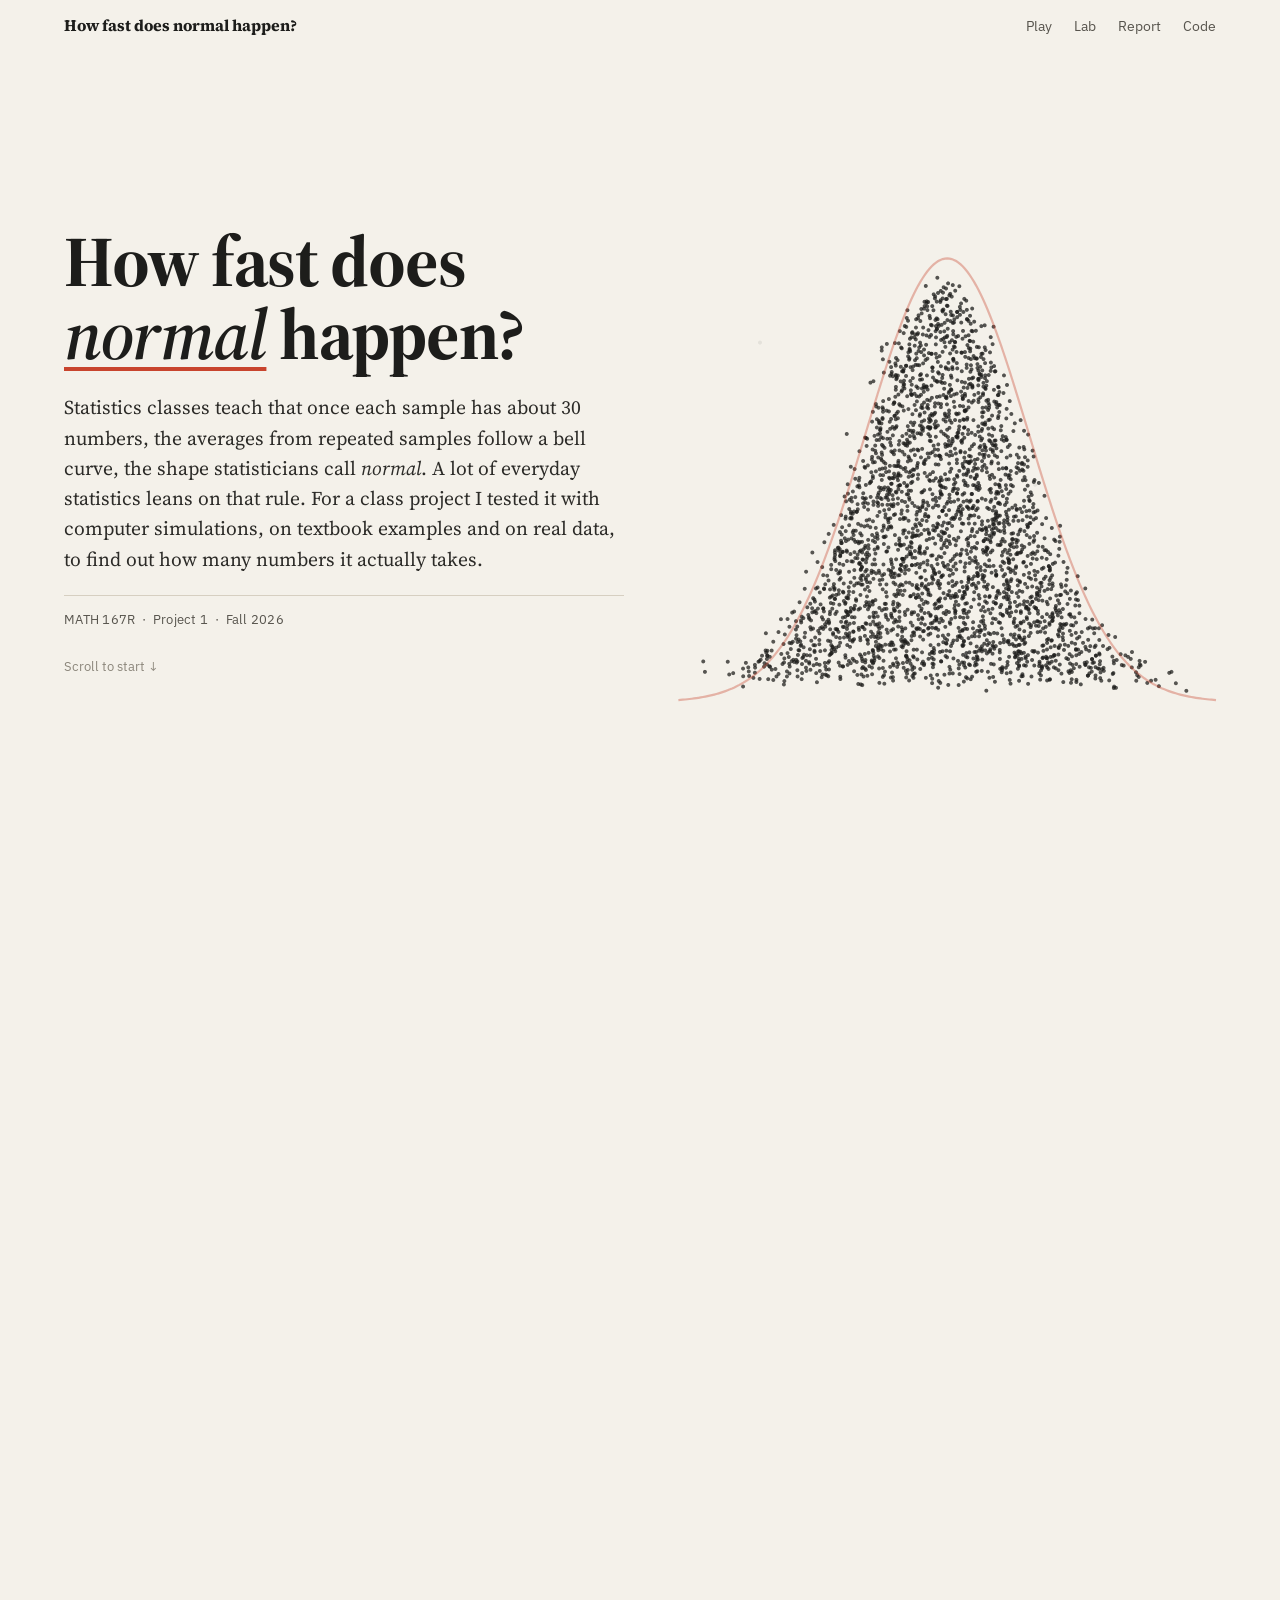
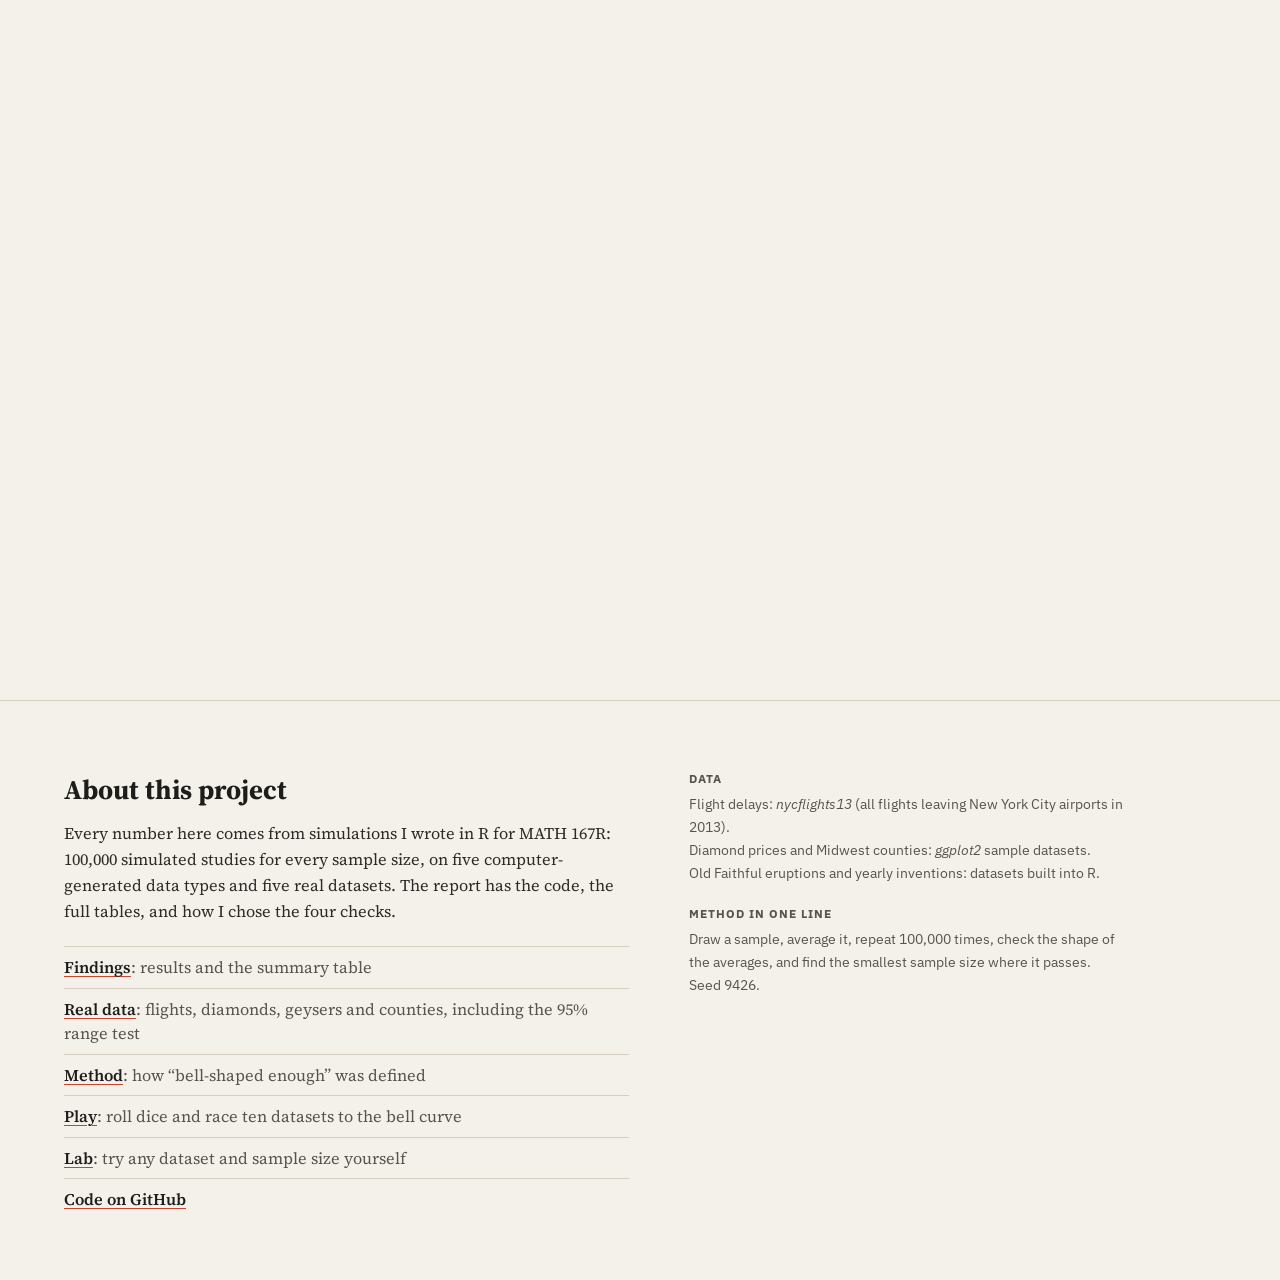
==== commit 36e8e53d: "Fix story layout glitches and match report pages to the story style - Story: show one text card at a" ====
--- a/index.html
+++ b/index.html
@@ -8,7 +8,8 @@
 <link rel="preconnect" href="https://fonts.googleapis.com">
 <link rel="preconnect" href="https://fonts.gstatic.com" crossorigin>
 <link href="https://fonts.googleapis.com/css2?family=Source+Serif+4:ital,opsz,wght@0,8..60,400;0,8..60,600;0,8..60,700;1,8..60,400;1,8..60,600&family=IBM+Plex+Sans:wght@400;500;600&family=IBM+Plex+Mono:wght@400;500&display=swap" rel="stylesheet">
-<link rel="stylesheet" href="assets/story.css">
+<link rel="icon" href="data:image/svg+xml,%3Csvg xmlns='http://www.w3.org/2000/svg' viewBox='0 0 32 32'%3E%3Crect width='32' height='32' fill='%23f4f1ea'/%3E%3Cpath d='M2 27 C10 27 11 5 16 5 S22 27 30 27' fill='none' stroke='%23c8442d' stroke-width='3'/%3E%3C/svg%3E">
+<link rel="stylesheet" href="assets/story.css?v=3">
 </head>
 <body>
 
@@ -20,13 +21,13 @@
     <a href="report.html">Report</a>
     <a href="https://github.com/JamV8/how-fast-does-normal-happen">Code</a>
   </div>
+  <div class="progress"><span id="progress-bar"></span></div>
 </nav>
 
 <main class="scrolly" id="top">
   <div class="stage">
     <canvas id="viz" aria-label="Chart that changes as you scroll"></canvas>
     <div class="note" id="note" aria-live="polite"></div>
-    <div class="progress"><span id="progress-bar"></span></div>
   </div>
 
   <div class="steps">
@@ -127,6 +128,6 @@
   </div>
 </footer>
 
-<script src="assets/story.js" defer></script>
+<script src="assets/story.js?v=3" defer></script>
 </body>
 </html>
--- a/assets/story.css
+++ b/assets/story.css
@@ -23,7 +23,7 @@
 /* ---------- nav ---------- */
 .nav { position: fixed; top: 0; left: 0; right: 0; z-index: 20; display: flex; align-items: baseline; justify-content: space-between;
   padding: 14px 5vw 12px; font-family: var(--sans); transition: background-color .3s, border-color .3s; border-bottom: 1px solid transparent; }
-.nav.solid { background-color: rgba(244, 241, 234, .94); border-color: var(--rule); }
+.nav.solid { background-color: var(--paper); border-color: var(--rule); }
 .logo { font-family: var(--serif); font-weight: 700; font-size: 1rem; text-decoration: none; }
 .nav-links { display: flex; gap: 22px; font-size: .88rem; }
 .nav-links a { text-decoration: none; color: var(--ink-2); }
@@ -37,9 +37,9 @@
 .step { min-height: 120vh; display: flex; align-items: center; padding: 0 5vw; }
 .step.tall { min-height: 230vh; align-items: flex-start; padding-top: 28vh; }
 .card, .hero-text { pointer-events: auto; }
-.card { max-width: 400px; padding: 22px 24px 18px 22px; background: rgba(244, 241, 234, .96); border-left: 3px solid var(--ink);
-  position: sticky; top: 28vh; opacity: 0; transform: translateY(18px); transition: opacity .7s ease, transform .7s cubic-bezier(.2, .7, .2, 1); will-change: opacity, transform; }
-.card.in { opacity: 1; transform: none; }
+.card { max-width: 400px; padding: 22px 24px 18px 22px; background: var(--paper); border-left: 3px solid var(--ink);
+  position: sticky; top: 28vh; opacity: 0; transform: translateY(14px); transition: opacity .3s ease, transform .3s ease; will-change: opacity, transform; }
+.card.in { opacity: 1; transform: none; transition: opacity .6s ease .05s, transform .7s cubic-bezier(.2, .7, .2, 1) .05s; }
 .card h2 { font-weight: 700; font-size: 1.62rem; line-height: 1.2; letter-spacing: -.01em; margin: 0 0 12px; }
 .card p { font-size: 1.08rem; line-height: 1.58; color: #2c2b28; margin: 0 0 12px; }
 .card p.small { font-family: var(--sans); font-size: .86rem; line-height: 1.5; color: var(--ink-2); }
@@ -71,12 +71,12 @@
 .note .marks { display: none; font-family: var(--mono); }
 .note .marks .pass { color: var(--green); } .note .marks .fail { color: var(--red); }
 
-.progress { position: absolute; left: 0; right: 0; bottom: 0; height: 2px; background: var(--paper-2); }
-.progress span { display: block; height: 100%; width: 100%; background: var(--ink); transform-origin: left; transform: scaleX(0); }
+.progress { position: absolute; left: 0; right: 0; bottom: -1px; height: 2px; pointer-events: none; }
+.progress span { display: block; height: 100%; width: 100%; background: var(--red); transform-origin: left; transform: scaleX(0); }
 
 /* outro */
 .outro { position: relative; z-index: 3; background: var(--paper); border-top: 1px solid var(--rule); padding: 70px 5vw 60px; }
-.outro-inner { max-width: 1060px; margin: 0 auto; display: grid; grid-template-columns: 1.3fr 1fr; gap: 60px; }
+.outro-inner { max-width: 1060px; display: grid; grid-template-columns: 1.3fr 1fr; gap: 60px; }
 .outro h2 { font-size: 1.7rem; margin: 0 0 12px; }
 .outro h3 { font-family: var(--sans); font-size: .76rem; text-transform: uppercase; letter-spacing: .08em; color: var(--ink-2); margin: 0 0 6px; }
 .outro p { font-size: 1.02rem; line-height: 1.6; color: #2c2b28; margin: 0 0 22px; }
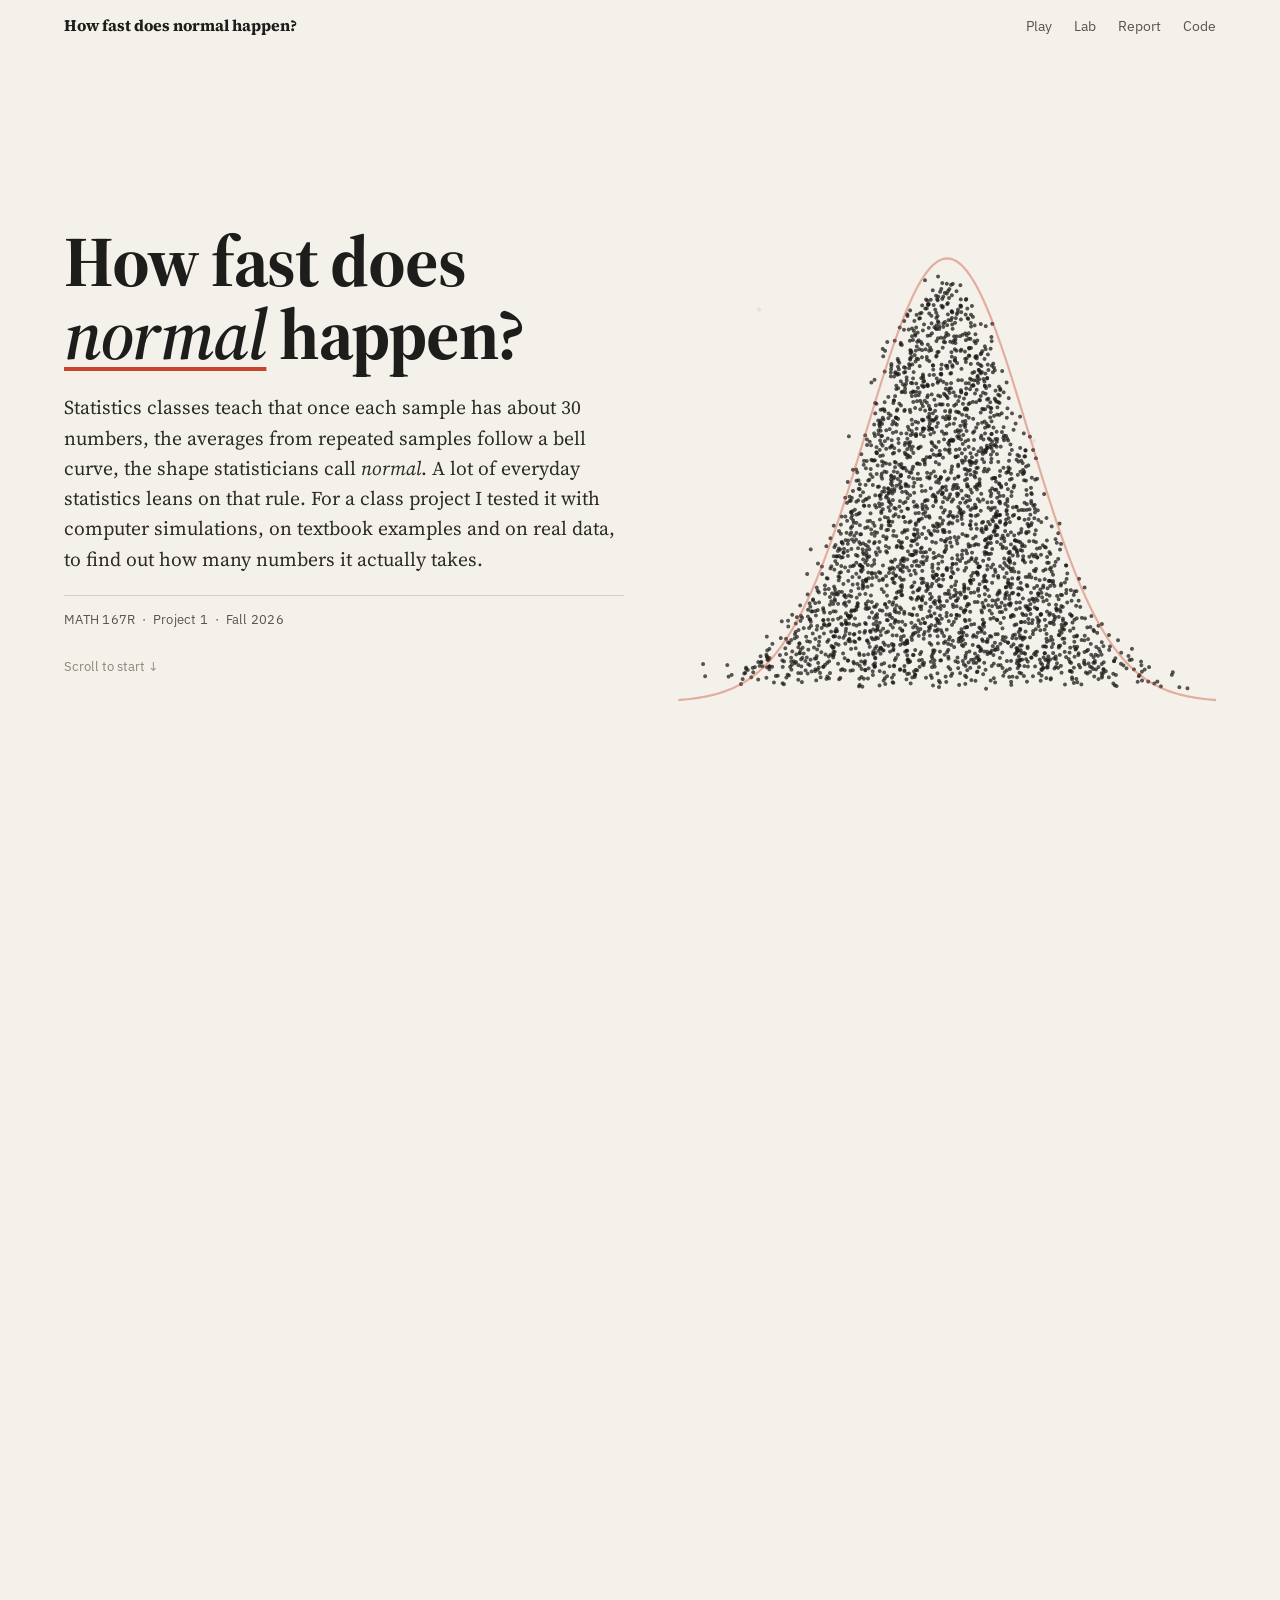
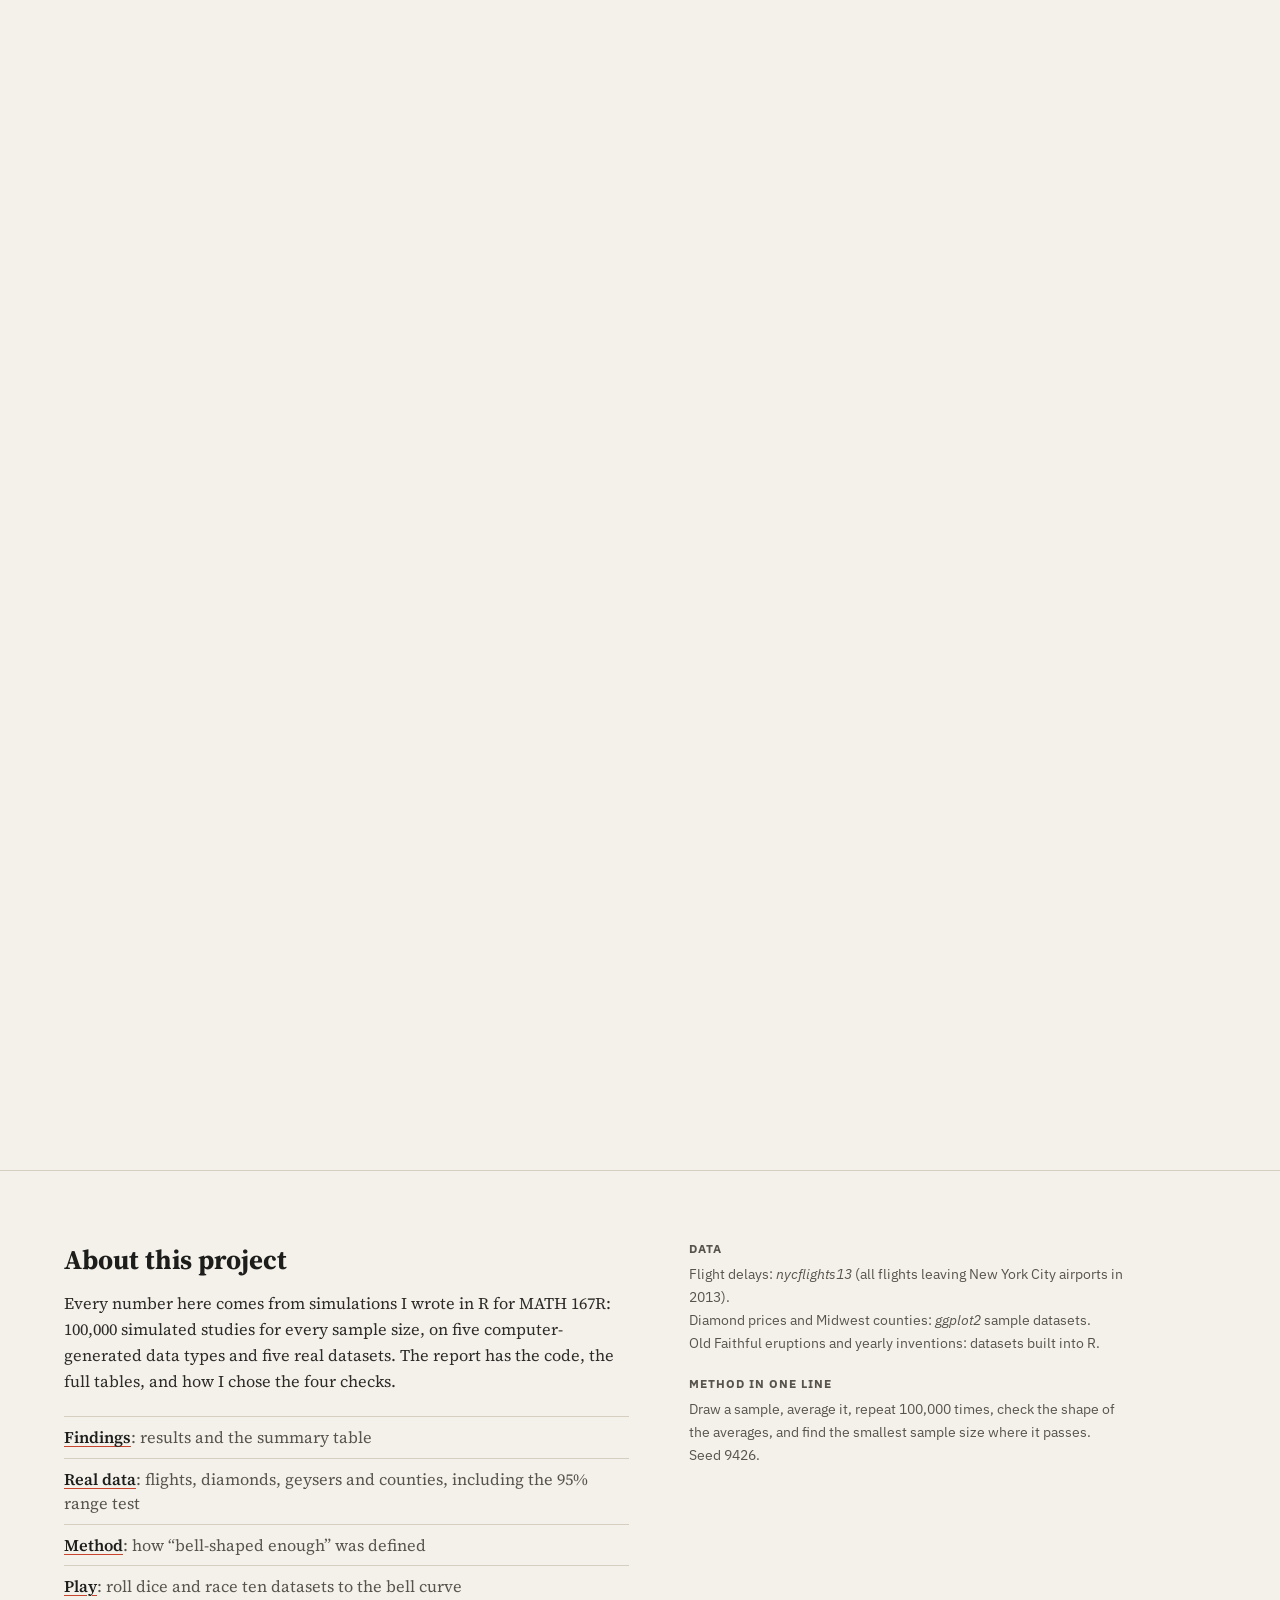
==== commit 7e4fa1c0: "Drive every story section from the scroll position Each section now changes with every scroll step: " ====
--- a/index.html
+++ b/index.html
@@ -9,7 +9,7 @@
 <link rel="preconnect" href="https://fonts.gstatic.com" crossorigin>
 <link href="https://fonts.googleapis.com/css2?family=Source+Serif+4:ital,opsz,wght@0,8..60,400;0,8..60,600;0,8..60,700;1,8..60,400;1,8..60,600&family=IBM+Plex+Sans:wght@400;500;600&family=IBM+Plex+Mono:wght@400;500&display=swap" rel="stylesheet">
 <link rel="icon" href="data:image/svg+xml,%3Csvg xmlns='http://www.w3.org/2000/svg' viewBox='0 0 32 32'%3E%3Crect width='32' height='32' fill='%23f4f1ea'/%3E%3Cpath d='M2 27 C10 27 11 5 16 5 S22 27 30 27' fill='none' stroke='%23c8442d' stroke-width='3'/%3E%3C/svg%3E">
-<link rel="stylesheet" href="assets/story.css?v=3">
+<link rel="stylesheet" href="assets/story.css?v=8">
 </head>
 <body>
 
@@ -56,10 +56,11 @@
       </div>
     </section>
 
-    <section class="step" data-scene="one">
+    <section class="step tall" data-scene="one">
       <div class="card">
         <h2>One study, one average</h2>
         <p>A study takes 30 flights and averages their delays. Most of the time it misses the rare disasters, so its average comes out a little low.</p>
+        <p class="small">Scroll to run the next study. Each average drops into the pile below.</p>
       </div>
     </section>
 
@@ -82,6 +83,7 @@
       <div class="card">
         <h2>Every kind of data has its own number</h2>
         <p>I ran the same test on ten kinds of data. Dice rolls settled after 8 values and the time between Old Faithful eruptions after 6. Diamond prices needed 51, flight delays 235, and county populations 2,450. The more lopsided the data, the bigger the number.</p>
+        <p class="small">As you scroll, the line moves to bigger studies. Each dot stops at the size where that kind of data first passed.</p>
       </div>
     </section>
 
@@ -89,6 +91,7 @@
       <div class="card">
         <h2>Some data never settle</h2>
         <p>A few kinds of data produce giant outliers so often that averaging doesn’t help at all. The textbook case is called the Cauchy distribution. As you scroll, each study averages more and more values, up to 5,000. The pile looks the same as it did with one.</p>
+        <p class="small">The blue line shows where averages of ordinary data would end up with the same number of values.</p>
       </div>
     </section>
 
@@ -128,6 +131,6 @@
   </div>
 </footer>
 
-<script src="assets/story.js?v=3" defer></script>
+<script src="assets/story.js?v=8" defer></script>
 </body>
 </html>
--- a/assets/story.css
+++ b/assets/story.css
@@ -34,8 +34,8 @@
 .stage { position: sticky; top: 0; height: 100vh; overflow: hidden; background: var(--paper); }
 #viz { width: 100%; height: 100%; display: block; }
 .steps { position: relative; z-index: 2; margin-top: -100vh; pointer-events: none; }
-.step { min-height: 120vh; display: flex; align-items: center; padding: 0 5vw; }
-.step.tall { min-height: 230vh; align-items: flex-start; padding-top: 28vh; }
+.step { min-height: 160vh; display: flex; align-items: flex-start; padding: 28vh 5vw 0; }
+.step.tall { min-height: 230vh; }
 .card, .hero-text { pointer-events: auto; }
 .card { max-width: 400px; padding: 22px 24px 18px 22px; background: var(--paper); border-left: 3px solid var(--ink);
   position: sticky; top: 28vh; opacity: 0; transform: translateY(14px); transition: opacity .3s ease, transform .3s ease; will-change: opacity, transform; }
@@ -46,7 +46,7 @@
 .card .answer { font-weight: 700; font-size: 4rem; line-height: 1; color: var(--red); margin: 2px 0 12px; }
 
 /* hero */
-.step.hero { min-height: 100vh; align-items: center; }
+.step.hero { min-height: 100vh; align-items: center; padding-top: 0; }
 .hero-text { max-width: 560px; }
 .hero h1 { font-weight: 700; font-size: clamp(2.6rem, 5.6vw, 4.6rem); line-height: 1.02; letter-spacing: -.02em; margin: 0 0 22px; }
 .hero h1 em { font-style: italic; font-weight: 600; text-decoration: underline; text-decoration-color: var(--red); text-decoration-thickness: 4px; text-underline-offset: 8px; }
@@ -90,14 +90,13 @@
   .nav-links { gap: 14px; font-size: .82rem; }
   .nav-links a:nth-child(n+3) { display: none; }
   .logo { font-size: .9rem; }
-  .step { padding: 0 14px; align-items: flex-end; padding-bottom: 5vh; }
-  .step.tall { padding-top: 0; align-items: flex-start; }
-  .card { max-width: none; width: 100%; padding: 16px 16px 10px; top: 57vh; }
+  .step { padding: 40vh 14px 0; }
+  .card { max-width: none; width: 100%; padding: 16px 16px 10px; }
   .card h2 { font-size: 1.28rem; }
   .card .answer { font-size: 2.8rem; }
   .card .hide-m { display: none; }
   .card p { font-size: .95rem; line-height: 1.5; }
-  .card { top: 55vh; }
+  .card { top: 57vh; }
   .note .marks b { font-weight: 600; } .note .marks b.fail { color: var(--red); }
   .step.hero { align-items: flex-start; padding-top: 12vh; }
   .hero h1 { font-size: 2.5rem; }
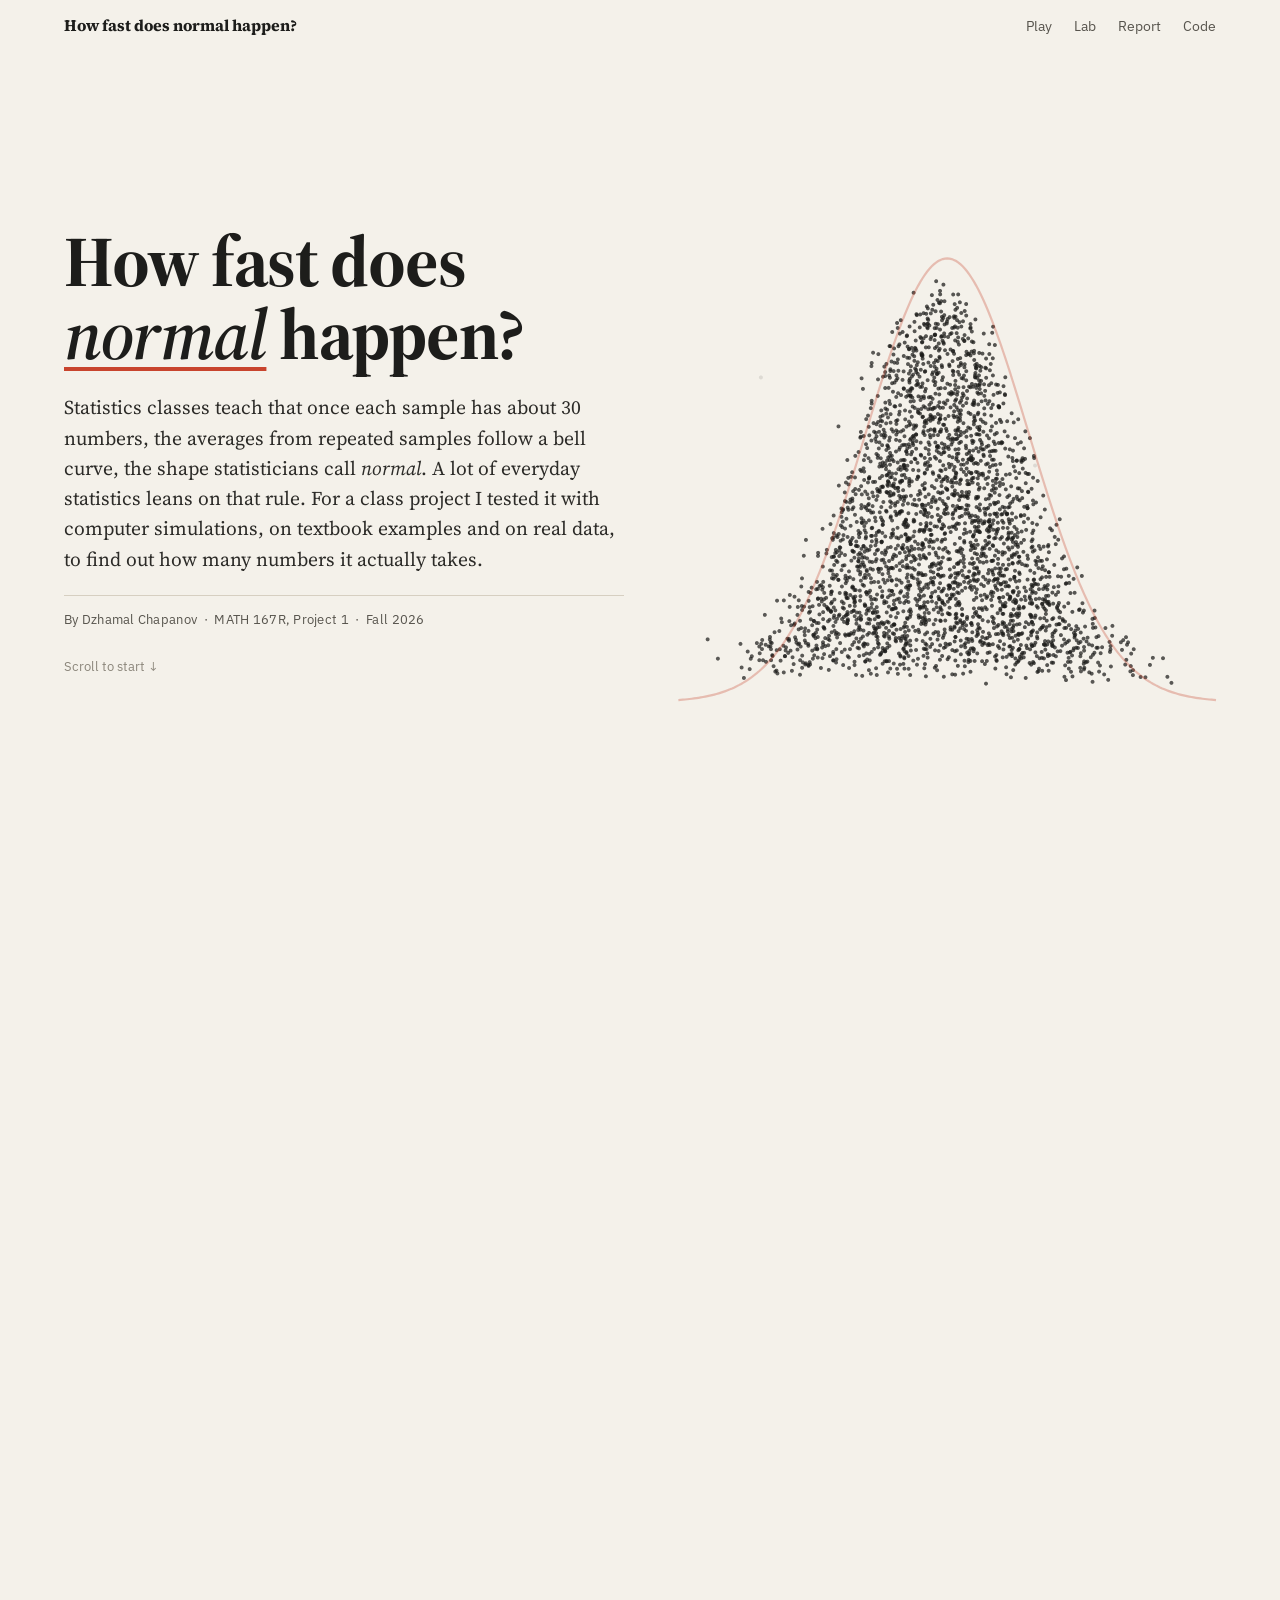
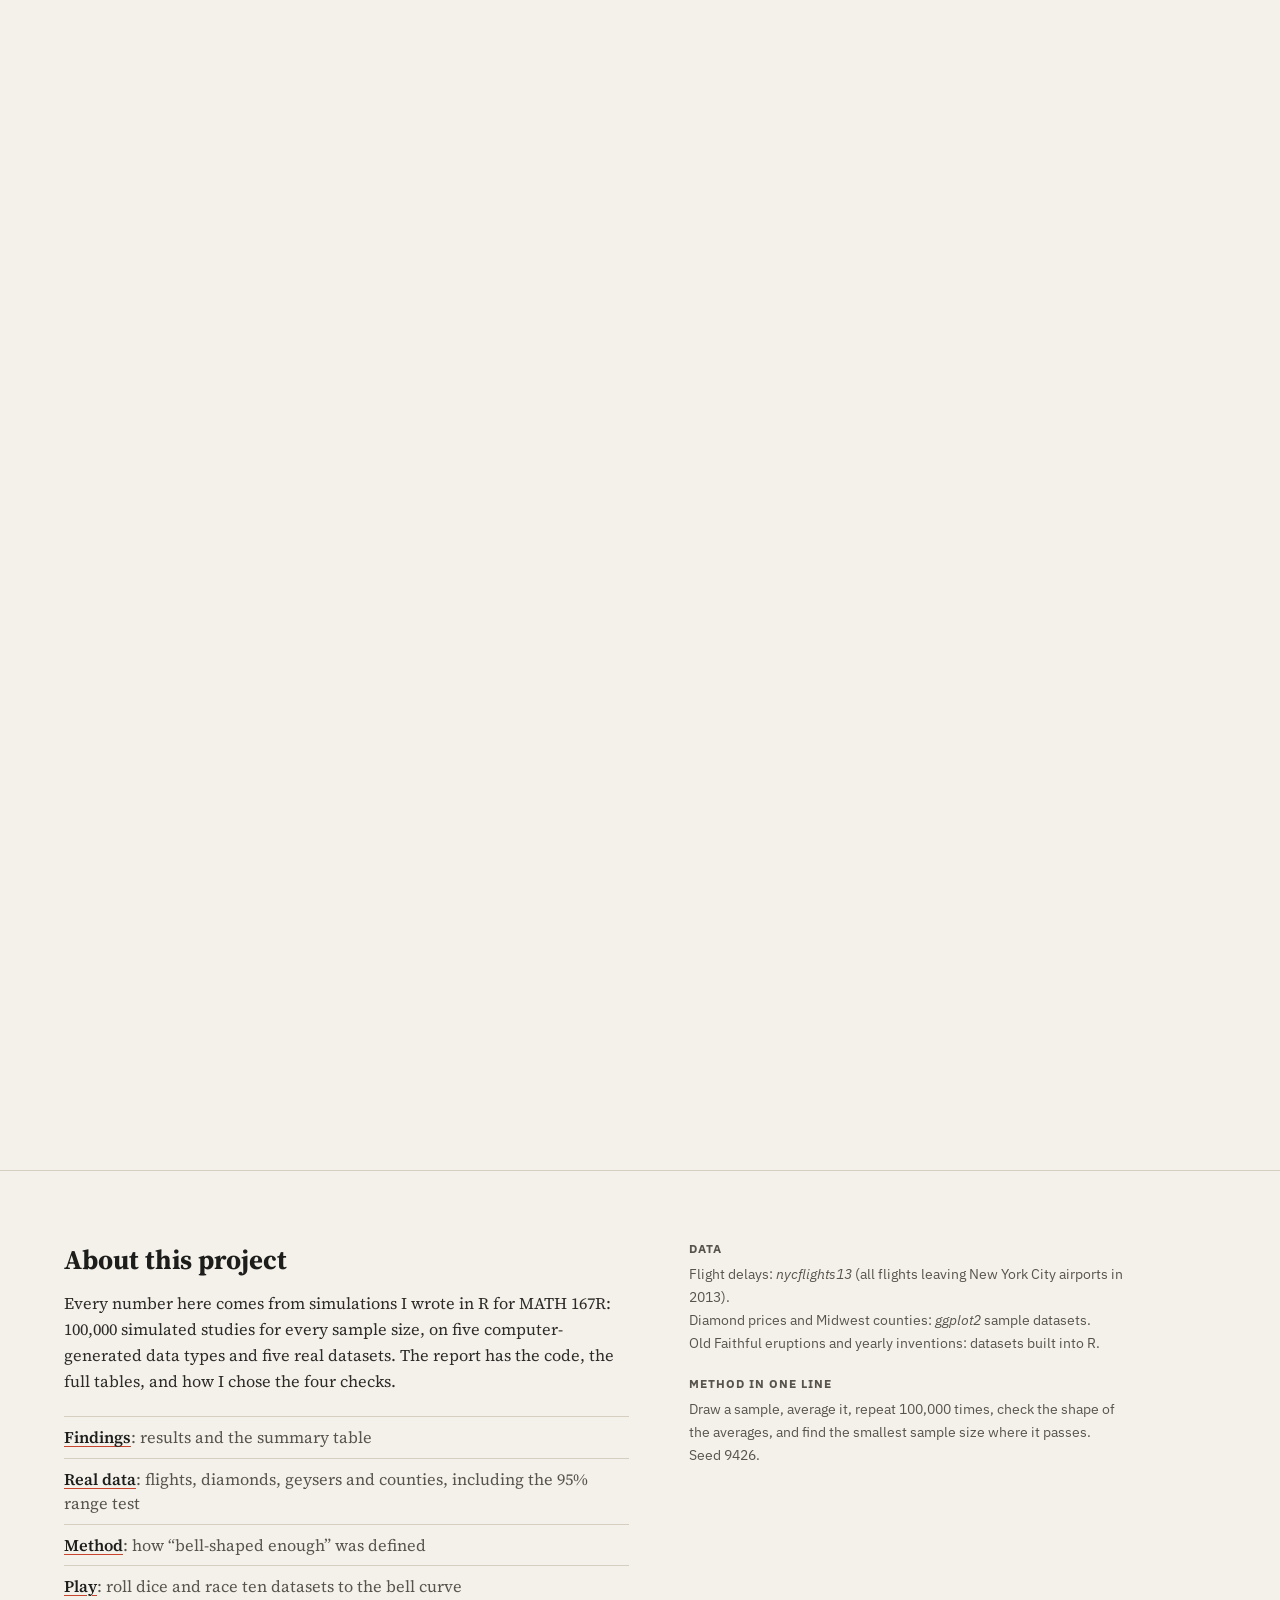
==== commit 7442b571: "Add author name" ====
--- a/index.html
+++ b/index.html
@@ -35,7 +35,7 @@
       <div class="hero-text">
         <h1>How fast does <em>normal</em> happen?</h1>
         <p class="dek">Statistics classes teach that once each sample has about 30 numbers, the averages from repeated samples follow a bell curve, the shape statisticians call <i>normal</i>. A lot of everyday statistics leans on that rule. For a class project I tested it with computer simulations, on textbook examples and on real data, to find out how many numbers it actually takes.</p>
-        <p class="byline">MATH 167R &nbsp;·&nbsp; Project 1 &nbsp;·&nbsp; Fall 2026</p>
+        <p class="byline">By Dzhamal Chapanov &nbsp;·&nbsp; MATH 167R, Project 1 &nbsp;·&nbsp; Fall 2026</p>
         <p class="cue">Scroll to start ↓</p>
       </div>
     </section>
